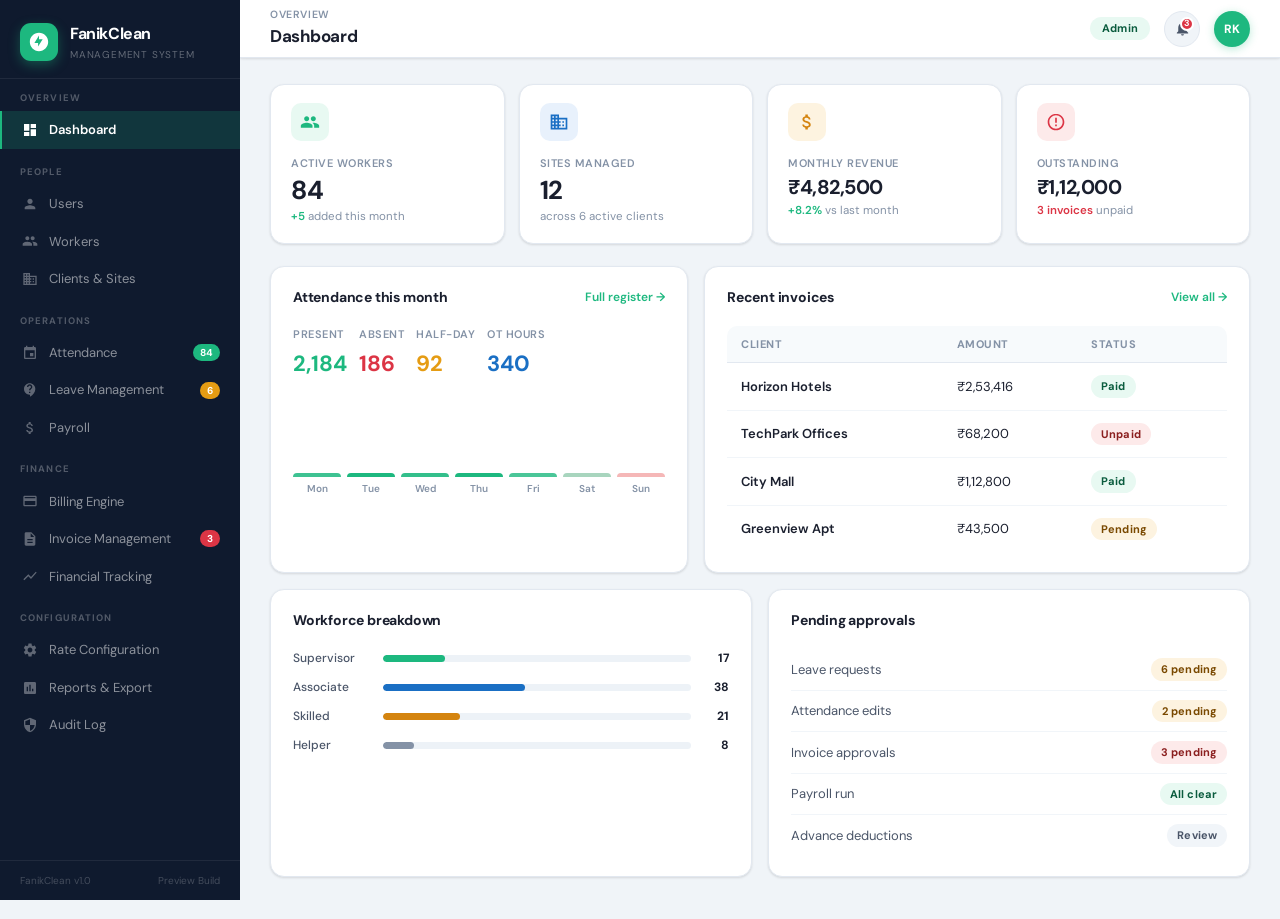
==== pages/index.html @ 3467ee3d "Frontend-FanikClean project" ====
<!DOCTYPE html>
<html lang="en">
<head>
<meta charset="UTF-8">
<meta name="viewport" content="width=device-width, initial-scale=1.0">
<title>FanikClean — Management System</title>
<link href="https://fonts.googleapis.com/css2?family=DM+Sans:ital,opsz,wght@0,9..40,300;0,9..40,400;0,9..40,500;0,9..40,600;1,9..40,400&family=DM+Mono:wght@400;500&display=swap" rel="stylesheet">
<link rel="stylesheet" href="../css/style.css">
</head>
<body>

<!-- ============================================================ SIDEBAR -->
<aside class="sidebar">
  <div class="logo-area">
    <div class="logo-wrap">
      <div class="logo-icon">
        <svg viewBox="0 0 24 24"><path d="M12 2C6.48 2 2 6.48 2 12s4.48 10 10 10 10-4.48 10-10S17.52 2 12 2zm-1 15v-4H7l5-8v4h4l-5 8z"/></svg>
      </div>
      <div>
        <div class="logo-name">FanikClean</div>
        <div class="logo-sub">Management System</div>
      </div>
    </div>
  </div>

  <div class="nav-section">
    <div class="nav-sec-label">Overview</div>
    <div class="nav-item active" data-panel="dashboard">
      <svg class="nav-icon" viewBox="0 0 24 24" fill="currentColor"><path d="M3 13h8V3H3v10zm0 8h8v-6H3v6zm10 0h8V11h-8v10zm0-18v6h8V3h-8z"/></svg>
      Dashboard
    </div>
  </div>

  <div class="nav-section">
    <div class="nav-sec-label">People</div>
    <div class="nav-item" data-panel="users">
      <svg class="nav-icon" viewBox="0 0 24 24" fill="currentColor"><path d="M12 12c2.21 0 4-1.79 4-4s-1.79-4-4-4-4 1.79-4 4 1.79 4 4 4zm0 2c-2.67 0-8 1.34-8 4v2h16v-2c0-2.66-5.33-4-8-4z"/></svg>
      Users
    </div>
    <div class="nav-item" data-panel="workers">
      <svg class="nav-icon" viewBox="0 0 24 24" fill="currentColor"><path d="M16 11c1.66 0 2.99-1.34 2.99-3S17.66 5 16 5c-1.66 0-3 1.34-3 3s1.34 3 3 3zm-8 0c1.66 0 2.99-1.34 2.99-3S9.66 5 8 5C6.34 5 5 6.34 5 8s1.34 3 3 3zm0 2c-2.33 0-7 1.17-7 3.5V19h14v-2.5c0-2.33-4.67-3.5-7-3.5zm8 0c-.29 0-.62.02-.97.05 1.16.84 1.97 1.97 1.97 3.45V19h6v-2.5c0-2.33-4.67-3.5-7-3.5z"/></svg>
      Workers
    </div>
    <div class="nav-item" data-panel="clients">
      <svg class="nav-icon" viewBox="0 0 24 24" fill="currentColor"><path d="M12 7V3H2v18h20V7H12zM6 19H4v-2h2v2zm0-4H4v-2h2v2zm0-4H4V9h2v2zm0-4H4V5h2v2zm4 12H8v-2h2v2zm0-4H8v-2h2v2zm0-4H8V9h2v2zm0-4H8V5h2v2zm10 12h-8v-2h2v-2h-2v-2h2v-2h-2V9h8v10zm-2-8h-2v2h2v-2zm0 4h-2v2h2v-2z"/></svg>
      Clients &amp; Sites
    </div>
  </div>

  <div class="nav-section">
    <div class="nav-sec-label">Operations</div>
    <div class="nav-item" data-panel="attendance">
      <svg class="nav-icon" viewBox="0 0 24 24" fill="currentColor"><path d="M17 12h-5v5h5v-5zM16 1v2H8V1H6v2H5c-1.11 0-1.99.9-1.99 2L3 19c0 1.1.89 2 2 2h14c1.1 0 2-.9 2-2V5c0-1.1-.9-2-2-2h-1V1h-2zm3 18H5V8h14v11z"/></svg>
      Attendance
      <span class="nav-badge">84</span>
    </div>
    <div class="nav-item" data-panel="leave">
      <svg class="nav-icon" viewBox="0 0 24 24" fill="currentColor"><path d="M11.5 2C6.81 2 3 5.81 3 10.5S6.81 19 11.5 19h.5v3c4.86-2.34 8-7 8-11.5C20 5.81 16.19 2 11.5 2zm1 14.5h-2v-2h2v2zm0-4h-2c0-3.25 3-3 3-5 0-1.1-.9-2-2-2s-2 .9-2 2h-2c0-2.21 1.79-4 4-4s4 1.79 4 4c0 2.5-3 2.75-3 5z"/></svg>
      Leave Management
      <span class="nav-badge warn">6</span>
    </div>
    <div class="nav-item" data-panel="payroll">
      <svg class="nav-icon" viewBox="0 0 24 24" fill="currentColor"><path d="M11.8 10.9c-2.27-.59-3-1.2-3-2.15 0-1.09 1.01-1.85 2.7-1.85 1.78 0 2.44.85 2.5 2.1h2.21c-.07-1.72-1.12-3.3-3.21-3.81V3h-3v2.16c-1.94.42-3.5 1.68-3.5 3.61 0 2.31 1.91 3.46 4.7 4.13 2.5.6 3 1.48 3 2.41 0 .69-.49 1.79-2.7 1.79-2.06 0-2.87-.92-2.98-2.1h-2.2c.12 2.19 1.76 3.42 3.68 3.83V21h3v-2.15c1.95-.37 3.5-1.5 3.5-3.55 0-2.84-2.43-3.81-4.7-4.4z"/></svg>
      Payroll
    </div>
  </div>

  <div class="nav-section">
    <div class="nav-sec-label">Finance</div>
    <div class="nav-item" data-panel="billing">
      <svg class="nav-icon" viewBox="0 0 24 24" fill="currentColor"><path d="M20 4H4c-1.11 0-1.99.89-1.99 2L2 18c0 1.11.89 2 2 2h16c1.11 0 2-.89 2-2V6c0-1.11-.89-2-2-2zm0 14H4v-6h16v6zm0-10H4V6h16v2z"/></svg>
      Billing Engine
    </div>
    <div class="nav-item" data-panel="invoices">
      <svg class="nav-icon" viewBox="0 0 24 24" fill="currentColor"><path d="M14 2H6c-1.1 0-1.99.9-1.99 2L4 20c0 1.1.89 2 1.99 2H18c1.1 0 2-.9 2-2V8l-6-6zm2 16H8v-2h8v2zm0-4H8v-2h8v2zm-3-5V3.5L18.5 9H13z"/></svg>
      Invoice Management
      <span class="nav-badge danger">3</span>
    </div>
    <div class="nav-item" data-panel="financial">
      <svg class="nav-icon" viewBox="0 0 24 24" fill="currentColor"><path d="M3.5 18.49l6-6.01 4 4L22 6.92l-1.41-1.41-7.09 7.97-4-4L2 16.99z"/></svg>
      Financial Tracking
    </div>
  </div>

  <div class="nav-section">
    <div class="nav-sec-label">Configuration</div>
    <div class="nav-item" data-panel="rates">
      <svg class="nav-icon" viewBox="0 0 24 24" fill="currentColor"><path d="M19.14 12.94c.04-.3.06-.61.06-.94 0-.32-.02-.64-.07-.94l2.03-1.58c.18-.14.23-.41.12-.61l-1.92-3.32c-.12-.22-.37-.29-.59-.22l-2.39.96c-.5-.38-1.03-.7-1.62-.94l-.36-2.54c-.04-.24-.24-.41-.48-.41h-3.84c-.24 0-.43.17-.47.41l-.36 2.54c-.59.24-1.13.56-1.62.94l-2.39-.96c-.22-.08-.47 0-.59.22L2.74 8.87c-.12.22-.07.47.12.61l2.03 1.58c-.05.3-.07.63-.07.94s.02.64.07.94l-2.03 1.58c-.18.14-.23.41-.12.61l1.92 3.32c.12.22.37.29.59.22l2.39-.96c.5.38 1.03.7 1.62.94l.36 2.54c.05.24.24.41.48.41h3.84c.24 0 .44-.17.47-.41l.36-2.54c.59-.24 1.13-.56 1.62-.94l2.39.96c.22.08.47 0 .59-.22l1.92-3.32c.12-.22.07-.47-.12-.61l-2.01-1.58zM12 15.6c-1.98 0-3.6-1.62-3.6-3.6s1.62-3.6 3.6-3.6 3.6 1.62 3.6 3.6-1.62 3.6-3.6 3.6z"/></svg>
      Rate Configuration
    </div>
    <div class="nav-item" data-panel="reports">
      <svg class="nav-icon" viewBox="0 0 24 24" fill="currentColor"><path d="M19 3H5c-1.1 0-2 .9-2 2v14c0 1.1.9 2 2 2h14c1.1 0 2-.9 2-2V5c0-1.1-.9-2-2-2zM9 17H7v-7h2v7zm4 0h-2V7h2v10zm4 0h-2v-4h2v4z"/></svg>
      Reports &amp; Export
    </div>
    <div class="nav-item" data-panel="audit">
      <svg class="nav-icon" viewBox="0 0 24 24" fill="currentColor"><path d="M12 1L3 5v6c0 5.55 3.84 10.74 9 12 5.16-1.26 9-6.45 9-12V5l-9-4zm0 10.99h7c-.53 4.12-3.28 7.79-7 8.94V12H5V6.3l7-3.11v8.8z"/></svg>
      Audit Log
    </div>
  </div>

  <div class="sidebar-footer">
    <span>FanikClean v1.0</span>
    <span>Preview Build</span>
  </div>
</aside>

<!-- ============================================================ MAIN -->
<div class="main">

  <!-- TOPBAR -->
  <header class="topbar">
    <div class="topbar-left">
      <div class="page-bc"  id="page-bc">Overview</div>
      <div class="page-ttl" id="page-ttl">Dashboard</div>
    </div>
    <div class="topbar-right">
      <span class="role-chip">Admin</span>
      <div class="notif-btn" title="Notifications">
        <svg width="17" height="17" viewBox="0 0 24 24" fill="#4a5568"><path d="M12 22c1.1 0 2-.9 2-2h-4c0 1.1.9 2 2 2zm6-6v-5c0-3.07-1.63-5.64-4.5-6.32V4c0-.83-.67-1.5-1.5-1.5s-1.5.67-1.5 1.5v.68C7.64 5.36 6 7.92 6 11v5l-2 2v1h16v-1l-2-2z"/></svg>
      </div>
      <div class="avatar" title="Ravi Kumar — Admin">RK</div>
    </div>
  </header>

  <!-- CONTENT -->
  <div class="content">

    <!-- ================================================== DASHBOARD -->
    <div class="panel active" id="panel-dashboard">
      <div class="stats-grid">
        <div class="stat-card">
          <div class="stat-icon" style="background:#e8f9f2"><svg viewBox="0 0 24 24" fill="#1db87f"><path d="M16 11c1.66 0 3-1.34 3-3s-1.34-3-3-3-3 1.34-3 3 1.34 3 3 3zm-8 0c1.66 0 3-1.34 3-3S9.66 5 8 5 5 6.34 5 8s1.34 3 3 3zm0 2c-2.33 0-7 1.17-7 3.5V19h14v-2.5C15 14.17 10.33 13 8 13zm8 0c-.29 0-.62.02-.97.05 1.16.84 1.97 1.97 1.97 3.45V19h6v-2.5c0-2.33-4.67-3.5-7-3.5z"/></svg></div>
          <div class="stat-label">Active Workers</div>
          <div class="stat-val">84</div>
          <div class="stat-sub"><span class="stat-up">+5</span> added this month</div>
        </div>
        <div class="stat-card">
          <div class="stat-icon" style="background:#e8f1fc"><svg viewBox="0 0 24 24" fill="#1a6fc4"><path d="M12 7V3H2v18h20V7H12zM6 19H4v-2h2v2zm0-4H4v-2h2v2zm0-4H4V9h2v2zm0-4H4V5h2v2zm4 12H8v-2h2v2zm0-4H8v-2h2v2zm0-4H8V9h2v2zm0-4H8V5h2v2zm10 12h-8v-2h2v-2h-2v-2h2v-2h-2V9h8v10zm-2-8h-2v2h2v-2zm0 4h-2v2h2v-2z"/></svg></div>
          <div class="stat-label">Sites Managed</div>
          <div class="stat-val">12</div>
          <div class="stat-sub">across 6 active clients</div>
        </div>
        <div class="stat-card">
          <div class="stat-icon" style="background:#fdf3e0"><svg viewBox="0 0 24 24" fill="#d4840f"><path d="M11.8 10.9c-2.27-.59-3-1.2-3-2.15 0-1.09 1.01-1.85 2.7-1.85 1.78 0 2.44.85 2.5 2.1h2.21c-.07-1.72-1.12-3.3-3.21-3.81V3h-3v2.16c-1.94.42-3.5 1.68-3.5 3.61 0 2.31 1.91 3.46 4.7 4.13 2.5.6 3 1.48 3 2.41 0 .69-.49 1.79-2.7 1.79-2.06 0-2.87-.92-2.98-2.1h-2.2c.12 2.19 1.76 3.42 3.68 3.83V21h3v-2.15c1.95-.37 3.5-1.5 3.5-3.55 0-2.84-2.43-3.81-4.7-4.4z"/></svg></div>
          <div class="stat-label">Monthly Revenue</div>
          <div class="stat-val" style="font-size:20px">₹4,82,500</div>
          <div class="stat-sub"><span class="stat-up">+8.2%</span> vs last month</div>
        </div>
        <div class="stat-card">
          <div class="stat-icon" style="background:#fdeaea"><svg viewBox="0 0 24 24" fill="#dc3545"><path d="M11 15h2v2h-2zm0-8h2v6h-2zm1-5C6.47 2 2 6.48 2 12s4.47 10 9.99 10C17.52 22 22 17.52 22 12S17.52 2 11.99 2zM12 20c-4.42 0-8-3.58-8-8s3.58-8 8-8 8 3.58 8 8-3.58 8-8 8z"/></svg></div>
          <div class="stat-label">Outstanding</div>
          <div class="stat-val" style="font-size:20px">₹1,12,000</div>
          <div class="stat-sub"><span class="stat-down">3 invoices</span> unpaid</div>
        </div>
      </div>

      <div class="two-col mb16">
        <div class="card">
          <div class="card-head">
            <div class="card-title">Attendance this month</div>
            <div class="card-action" onclick="switchPanel('attendance')">Full register →</div>
          </div>
          <div class="flex gap12 mb16">
            <div><div class="stat-label">Present</div><div style="font-size:22px;font-weight:700;color:var(--teal)">2,184</div></div>
            <div><div class="stat-label">Absent</div><div style="font-size:22px;font-weight:700;color:var(--red)">186</div></div>
            <div><div class="stat-label">Half-day</div><div style="font-size:22px;font-weight:700;color:#e59c13">92</div></div>
            <div><div class="stat-label">OT Hours</div><div style="font-size:22px;font-weight:700;color:var(--blue)">340</div></div>
          </div>
          <div class="bar-chart">
            <div class="bar-col"><div class="bar" style="height:72%;background:var(--teal);opacity:.85"></div><div class="bar-lbl">Mon</div></div>
            <div class="bar-col"><div class="bar" style="height:95%;background:var(--teal)"></div><div class="bar-lbl">Tue</div></div>
            <div class="bar-col"><div class="bar" style="height:80%;background:var(--teal);opacity:.9"></div><div class="bar-lbl">Wed</div></div>
            <div class="bar-col"><div class="bar" style="height:88%;background:var(--teal)"></div><div class="bar-lbl">Thu</div></div>
            <div class="bar-col"><div class="bar" style="height:65%;background:var(--teal);opacity:.8"></div><div class="bar-lbl">Fri</div></div>
            <div class="bar-col"><div class="bar" style="height:38%;background:#a8d5be"></div><div class="bar-lbl">Sat</div></div>
            <div class="bar-col"><div class="bar" style="height:5%;background:#f5b7b7"></div><div class="bar-lbl">Sun</div></div>
          </div>
        </div>
        <div class="card">
          <div class="card-head">
            <div class="card-title">Recent invoices</div>
            <div class="card-action" onclick="switchPanel('invoices')">View all →</div>
          </div>
          <div class="table-wrap">
            <table>
              <thead><tr><th>Client</th><th>Amount</th><th>Status</th></tr></thead>
              <tbody>
                <tr><td class="bold">Horizon Hotels</td><td>₹2,53,416</td><td><span class="badge b-green">Paid</span></td></tr>
                <tr><td class="bold">TechPark Offices</td><td>₹68,200</td><td><span class="badge b-red">Unpaid</span></td></tr>
                <tr><td class="bold">City Mall</td><td>₹1,12,800</td><td><span class="badge b-green">Paid</span></td></tr>
                <tr><td class="bold">Greenview Apt</td><td>₹43,500</td><td><span class="badge b-amber">Pending</span></td></tr>
              </tbody>
            </table>
          </div>
        </div>
      </div>

      <div class="two-col">
        <div class="card">
          <div class="card-head"><div class="card-title">Workforce breakdown</div></div>
          <div class="prog-row"><div class="prog-lbl">Supervisor</div><div class="prog-track"><div class="prog-fill" style="width:20%;background:var(--teal)"></div></div><div class="prog-val">17</div></div>
          <div class="prog-row"><div class="prog-lbl">Associate</div><div class="prog-track"><div class="prog-fill" style="width:46%;background:var(--blue)"></div></div><div class="prog-val">38</div></div>
          <div class="prog-row"><div class="prog-lbl">Skilled</div><div class="prog-track"><div class="prog-fill" style="width:25%;background:var(--amber)"></div></div><div class="prog-val">21</div></div>
          <div class="prog-row"><div class="prog-lbl">Helper</div><div class="prog-track"><div class="prog-fill" style="width:10%;background:#8492a6"></div></div><div class="prog-val">8</div></div>
        </div>
        <div class="card">
          <div class="card-head"><div class="card-title">Pending approvals</div></div>
          <div class="mini-row"><span class="mini-label">Leave requests</span><span class="badge b-amber">6 pending</span></div>
          <div class="mini-row"><span class="mini-label">Attendance edits</span><span class="badge b-amber">2 pending</span></div>
          <div class="mini-row"><span class="mini-label">Invoice approvals</span><span class="badge b-red">3 pending</span></div>
          <div class="mini-row"><span class="mini-label">Payroll run</span><span class="badge b-green">All clear</span></div>
          <div class="mini-row"><span class="mini-label">Advance deductions</span><span class="badge b-gray">Review</span></div>
        </div>
      </div>
    </div><!-- /dashboard -->


    <!-- ================================================== USERS -->
    <div class="panel" id="panel-users">
      <div class="sec-head">
        <div class="sec-meta">4 system users · Role-based access (Admin, Manager)</div>
        <button class="btn btn-primary btn-sm" onclick="openModal('modal-add-user')">+ Add User</button>
      </div>
      <div class="card">
        <div class="table-wrap">
          <table>
            <thead><tr><th>Name</th><th>Email</th><th>Role</th><th>Assigned Site</th><th>Last Login</th><th>Status</th><th>Actions</th></tr></thead>
            <tbody id="users-tbody">
              <tr>
                <td class="bold">Ravi Kumar</td>
                <td><a href="/cdn-cgi/l/email-protection" class="__cf_email__" data-cfemail="b1c3d0c7d8f1d7d0dfd8dad2ddd4d0df9fd2dedc">[email&#160;protected]</a></td>
                <td><span class="badge b-blue">Admin</span></td>
                <td>All Sites</td>
                <td class="c-secondary fs12">Today, 9:22 AM</td>
                <td><span class="badge b-green">Active</span></td>
                <td><div class="btn-group"><button class="btn btn-sm" onclick="openModal('modal-edit-user')">Edit</button><button class="btn btn-sm btn-danger" onclick="toast('User deactivated','warn')">Deactivate</button></div></td>
              </tr>
              <tr>
                <td class="bold">Sunita Rao</td>
                <td><a href="/cdn-cgi/l/email-protection" class="__cf_email__" data-cfemail="a6d5d3c8cfd2c7e6c0c7c8cfcdc5cac3c7c888c5c9cb">[email&#160;protected]</a></td>
                <td><span class="badge b-purple">Manager</span></td>
                <td>TechPark Offices</td>
                <td class="c-secondary fs12">Today, 8:45 AM</td>
                <td><span class="badge b-green">Active</span></td>
                <td><div class="btn-group"><button class="btn btn-sm" onclick="openModal('modal-edit-user')">Edit</button><button class="btn btn-sm btn-danger" onclick="toast('User deactivated','warn')">Deactivate</button></div></td>
              </tr>
              <tr>
                <td class="bold">Praveen M</td>
                <td><a href="/cdn-cgi/l/email-protection" class="__cf_email__" data-cfemail="2e5e5c4f584b4b406e484f4047454d424b4f40004d4143">[email&#160;protected]</a></td>
                <td><span class="badge b-purple">Manager</span></td>
                <td>Horizon Hotels</td>
                <td class="c-secondary fs12">Yesterday</td>
                <td><span class="badge b-green">Active</span></td>
                <td><div class="btn-group"><button class="btn btn-sm" onclick="openModal('modal-edit-user')">Edit</button><button class="btn btn-sm btn-danger" onclick="toast('User deactivated','warn')">Deactivate</button></div></td>
              </tr>
              <tr>
                <td class="bold">Deepa S</td>
                <td><a href="/cdn-cgi/l/email-protection" class="__cf_email__" data-cfemail="d2b6b7b7a2b392b4b3bcbbb9b1beb7b3bcfcb1bdbf">[email&#160;protected]</a></td>
                <td><span class="badge b-purple">Manager</span></td>
                <td>City Mall</td>
                <td class="c-secondary fs12">Mar 20</td>
                <td><span class="badge b-red">Inactive</span></td>
                <td><div class="btn-group"><button class="btn btn-sm" onclick="openModal('modal-edit-user')">Edit</button><button class="btn btn-sm btn-approve" onclick="toast('User activated','success')">Activate</button></div></td>
              </tr>
            </tbody>
          </table>
        </div>
      </div>

      <!-- Add User Modal -->
      <div class="modal-overlay" id="modal-add-user">
        <div class="modal">
          <div class="modal-head">
            <div class="modal-title">Add New User</div>
            <button class="modal-close" onclick="closeModal('modal-add-user')">×</button>
          </div>
          <div class="form-grid">
            <div class="form-group"><label class="form-label">Full Name</label><input class="form-input" type="text" placeholder="e.g. Arjun Verma"></div>
            <div class="form-group"><label class="form-label">Email Address</label><input class="form-input" type="email" placeholder="user@fanikclean.com"></div>
            <div class="form-group"><label class="form-label">Role</label><select class="form-input"><option>Admin</option><option>Manager</option></select></div>
            <div class="form-group"><label class="form-label">Assign to Site</label><select class="form-input"><option>All Sites</option><option>TechPark Offices</option><option>Horizon Hotels</option><option>City Mall</option><option>Greenview Apt</option></select></div>
            <div class="form-group"><label class="form-label">Password</label><input class="form-input" type="password" placeholder="Temporary password"></div>
            <div class="form-group"><label class="form-label">Phone</label><input class="form-input" type="tel" placeholder="10-digit mobile"></div>
          </div>
          <div class="modal-footer">
            <button class="btn btn-sm" onclick="closeModal('modal-add-user')">Cancel</button>
            <button class="btn btn-primary btn-sm" onclick="closeModal('modal-add-user');toast('User created successfully','success')">Create User</button>
          </div>
        </div>
      </div>

      <!-- Edit User Modal -->
      <div class="modal-overlay" id="modal-edit-user">
        <div class="modal">
          <div class="modal-head">
            <div class="modal-title">Edit User — Sunita Rao</div>
            <button class="modal-close" onclick="closeModal('modal-edit-user')">×</button>
          </div>
          <div class="form-grid">
            <div class="form-group"><label class="form-label">Full Name</label><input class="form-input" type="text" value="Sunita Rao"></div>
            <div class="form-group"><label class="form-label">Email Address</label><input class="form-input" type="email" value="sunita@fanikclean.com"></div>
            <div class="form-group"><label class="form-label">Role</label><select class="form-input"><option>Admin</option><option selected>Manager</option></select></div>
            <div class="form-group"><label class="form-label">Assign to Site</label><select class="form-input"><option>All Sites</option><option selected>TechPark Offices</option><option>Horizon Hotels</option><option>City Mall</option></select></div>
          </div>
          <div class="modal-footer">
            <button class="btn btn-sm" onclick="closeModal('modal-edit-user')">Cancel</button>
            <button class="btn btn-primary btn-sm" onclick="closeModal('modal-edit-user');toast('User updated successfully','success')">Save Changes</button>
          </div>
        </div>
      </div>
    </div><!-- /users -->


    <!-- ================================================== WORKERS -->
    <div class="panel" id="panel-workers">
      <div class="sec-head">
        <div class="flex gap8">
          <select class="form-input" style="width:160px"><option>All Categories</option><option>Supervisor</option><option>Associate</option><option>Skilled</option><option>Helper</option></select>
          <select class="form-input" style="width:180px"><option>All Sites</option><option>TechPark Offices</option><option>Horizon Hotels</option><option>City Mall</option><option>Greenview Apt</option></select>
        </div>
        <button class="btn btn-primary btn-sm" onclick="openModal('modal-add-worker')">+ Add Worker</button>
      </div>
      <div class="card">
        <div class="table-wrap">
          <table>
            <thead><tr><th>Worker ID</th><th>Name</th><th>Category</th><th>Site</th><th>Contact</th><th>Joined</th><th>Status</th><th>Actions</th></tr></thead>
            <tbody>
              <tr><td class="mono">W-001</td><td class="bold">Arjun Swamy</td><td><span class="badge b-amber">Supervisor</span></td><td>TechPark Offices</td><td>98765 43210</td><td>Jan 2024</td><td><span class="badge b-green">Active</span></td><td><div class="btn-group"><button class="btn btn-sm" onclick="openModal('modal-add-worker')">Edit</button><button class="btn btn-sm btn-danger" onclick="toast('Worker deactivated','warn')">Remove</button></div></td></tr>
              <tr><td class="mono">W-002</td><td class="bold">Kavitha Nair</td><td><span class="badge b-gray">Associate</span></td><td>City Mall</td><td>87654 32109</td><td>Mar 2024</td><td><span class="badge b-green">Active</span></td><td><div class="btn-group"><button class="btn btn-sm" onclick="openModal('modal-add-worker')">Edit</button><button class="btn btn-sm btn-danger" onclick="toast('Worker deactivated','warn')">Remove</button></div></td></tr>
              <tr><td class="mono">W-003</td><td class="bold">Mohan Das</td><td><span class="badge b-green">Skilled</span></td><td>Horizon Hotels</td><td>76543 21098</td><td>Feb 2024</td><td><span class="badge b-green">Active</span></td><td><div class="btn-group"><button class="btn btn-sm" onclick="openModal('modal-add-worker')">Edit</button><button class="btn btn-sm btn-danger" onclick="toast('Worker deactivated','warn')">Remove</button></div></td></tr>
              <tr><td class="mono">W-004</td><td class="bold">Lakshmi P</td><td><span class="badge b-gray">Associate</span></td><td>Greenview Apt</td><td>65432 10987</td><td>Apr 2024</td><td><span class="badge b-green">Active</span></td><td><div class="btn-group"><button class="btn btn-sm" onclick="openModal('modal-add-worker')">Edit</button><button class="btn btn-sm btn-danger" onclick="toast('Worker deactivated','warn')">Remove</button></div></td></tr>
              <tr><td class="mono">W-005</td><td class="bold">Ramesh B</td><td><span class="badge b-gray">Helper</span></td><td>TechPark Offices</td><td>54321 09876</td><td>Jun 2024</td><td><span class="badge b-green">Active</span></td><td><div class="btn-group"><button class="btn btn-sm" onclick="openModal('modal-add-worker')">Edit</button><button class="btn btn-sm btn-danger" onclick="toast('Worker deactivated','warn')">Remove</button></div></td></tr>
              <tr><td class="mono">W-006</td><td class="bold">Sundar K</td><td><span class="badge b-amber">Supervisor</span></td><td>City Mall</td><td>43210 98765</td><td>Aug 2024</td><td><span class="badge b-green">Active</span></td><td><div class="btn-group"><button class="btn btn-sm" onclick="openModal('modal-add-worker')">Edit</button><button class="btn btn-sm btn-danger" onclick="toast('Worker deactivated','warn')">Remove</button></div></td></tr>
              <tr><td class="mono">W-007</td><td class="bold">Priya M</td><td><span class="badge b-green">Skilled</span></td><td>Horizon Hotels</td><td>32109 87654</td><td>Oct 2024</td><td><span class="badge b-green">Active</span></td><td><div class="btn-group"><button class="btn btn-sm" onclick="openModal('modal-add-worker')">Edit</button><button class="btn btn-sm btn-danger" onclick="toast('Worker deactivated','warn')">Remove</button></div></td></tr>
            </tbody>
          </table>
        </div>
      </div>

      <div class="modal-overlay" id="modal-add-worker">
        <div class="modal modal-lg">
          <div class="modal-head">
            <div class="modal-title">Add / Edit Worker</div>
            <button class="modal-close" onclick="closeModal('modal-add-worker')">×</button>
          </div>
          <div class="form-section-title">Personal Details</div>
          <div class="form-grid mb16">
            <div class="form-group"><label class="form-label">Full Name</label><input class="form-input" type="text" placeholder="Worker full name"></div>
            <div class="form-group"><label class="form-label">Mobile Number</label><input class="form-input" type="tel" placeholder="10-digit number"></div>
            <div class="form-group"><label class="form-label">Aadhaar / ID Number</label><input class="form-input" type="text" placeholder="12-digit Aadhaar"></div>
            <div class="form-group"><label class="form-label">Date of Joining</label><input class="form-input" type="date"></div>
          </div>
          <div class="form-section-title">Assignment</div>
          <div class="form-grid">
            <div class="form-group"><label class="form-label">Worker Category</label><select class="form-input"><option>Supervisor</option><option>Associate</option><option>Skilled</option><option>Helper</option></select></div>
            <div class="form-group"><label class="form-label">Assign to Site</label><select class="form-input"><option>TechPark Offices</option><option>Horizon Hotels</option><option>City Mall</option><option>Greenview Apt</option></select></div>
            <div class="form-group"><label class="form-label">Daily Rate Override (₹)</label><input class="form-input" type="number" placeholder="Leave blank for default rate"></div>
            <div class="form-group"><label class="form-label">Status</label><select class="form-input"><option>Active</option><option>Inactive</option></select></div>
          </div>
          <div class="modal-footer">
            <button class="btn btn-sm" onclick="closeModal('modal-add-worker')">Cancel</button>
            <button class="btn btn-primary btn-sm" onclick="closeModal('modal-add-worker');toast('Worker saved successfully','success')">Save Worker</button>
          </div>
        </div>
      </div>
    </div><!-- /workers -->


    <!-- ================================================== CLIENTS -->
    <div class="panel" id="panel-clients">
      <div class="sec-head">
        <div class="sec-meta">6 active clients · 12 operational sites</div>
        <button class="btn btn-primary btn-sm" onclick="openModal('modal-add-client')">+ Add Client</button>
      </div>
      <div class="three-col mb16">
        <div class="card">
          <div class="flex-between mb12"><div class="fw7" style="font-size:15px">Horizon Hotels</div><span class="badge b-green">Active</span></div>
          <div class="fs12 c-secondary mb16">Contract: Jan – Dec 2026 &nbsp;·&nbsp; GSTIN: 29HHO123</div>
          <div class="mini-row"><span class="mini-label">Sites</span><span class="mini-val">3</span></div>
          <div class="mini-row"><span class="mini-label">Workers</span><span class="mini-val">24</span></div>
          <div class="mini-row"><span class="mini-label">Mar Billing</span><span class="mini-val c-teal">₹2,53,416</span></div>
          <div class="mini-row"><span class="mini-label">Outstanding</span><span class="mini-val">₹0</span></div>
          <div class="btn-group" style="margin-top:14px"><button class="btn btn-sm">View Sites</button><button class="btn btn-primary btn-sm" onclick="switchPanel('billing')">Billing →</button></div>
        </div>
        <div class="card">
          <div class="flex-between mb12"><div class="fw7" style="font-size:15px">TechPark Offices</div><span class="badge b-green">Active</span></div>
          <div class="fs12 c-secondary mb16">Contract: Mar 2026 – Feb 2027 &nbsp;·&nbsp; GSTIN: 29TPO456</div>
          <div class="mini-row"><span class="mini-label">Sites</span><span class="mini-val">2</span></div>
          <div class="mini-row"><span class="mini-label">Workers</span><span class="mini-val">18</span></div>
          <div class="mini-row"><span class="mini-label">Mar Billing</span><span class="mini-val c-teal">₹68,200</span></div>
          <div class="mini-row"><span class="mini-label">Outstanding</span><span class="mini-val c-red">₹68,200</span></div>
          <div class="btn-group" style="margin-top:14px"><button class="btn btn-sm">View Sites</button><button class="btn btn-primary btn-sm" onclick="switchPanel('billing')">Billing →</button></div>
        </div>
        <div class="card">
          <div class="flex-between mb12"><div class="fw7" style="font-size:15px">City Mall</div><span class="badge b-green">Active</span></div>
          <div class="fs12 c-secondary mb16">Contract: Apr 2026 – Mar 2027 &nbsp;·&nbsp; GSTIN: 29CMO789</div>
          <div class="mini-row"><span class="mini-label">Sites</span><span class="mini-val">1</span></div>
          <div class="mini-row"><span class="mini-label">Workers</span><span class="mini-val">22</span></div>
          <div class="mini-row"><span class="mini-label">Mar Billing</span><span class="mini-val c-teal">₹1,12,800</span></div>
          <div class="mini-row"><span class="mini-label">Outstanding</span><span class="mini-val">₹0</span></div>
          <div class="btn-group" style="margin-top:14px"><button class="btn btn-sm">View Sites</button><button class="btn btn-primary btn-sm" onclick="switchPanel('billing')">Billing →</button></div>
        </div>
      </div>
      <div class="three-col">
        <div class="card">
          <div class="flex-between mb12"><div class="fw7" style="font-size:15px">Greenview Apt</div><span class="badge b-green">Active</span></div>
          <div class="fs12 c-secondary mb16">Contract: Jun 2025 – May 2026</div>
          <div class="mini-row"><span class="mini-label">Sites</span><span class="mini-val">1</span></div>
          <div class="mini-row"><span class="mini-label">Workers</span><span class="mini-val">12</span></div>
          <div class="mini-row"><span class="mini-label">Mar Billing</span><span class="mini-val c-teal">₹43,500</span></div>
          <div class="mini-row"><span class="mini-label">Outstanding</span><span class="mini-val c-amber">₹43,500</span></div>
          <div class="btn-group" style="margin-top:14px"><button class="btn btn-sm">View Sites</button><button class="btn btn-primary btn-sm" onclick="switchPanel('billing')">Billing →</button></div>
        </div>
        <div class="card">
          <div class="flex-between mb12"><div class="fw7" style="font-size:15px">Sunrise Hospital</div><span class="badge b-amber">Renewal Due</span></div>
          <div class="fs12 c-secondary mb16">Contract: Jan – Apr 2026</div>
          <div class="mini-row"><span class="mini-label">Sites</span><span class="mini-val">2</span></div>
          <div class="mini-row"><span class="mini-label">Workers</span><span class="mini-val">5</span></div>
          <div class="mini-row"><span class="mini-label">Mar Billing</span><span class="mini-val c-teal">₹22,000</span></div>
          <div class="mini-row"><span class="mini-label">Outstanding</span><span class="mini-val">₹0</span></div>
          <div class="btn-group" style="margin-top:14px"><button class="btn btn-sm">Renew</button><button class="btn btn-sm">View</button></div>
        </div>
        <div class="card" style="border: 2px dashed var(--border2); background:#fafbfc; display:flex; flex-direction:column; align-items:center; justify-content:center; min-height:200px; cursor:pointer" onclick="openModal('modal-add-client')">
          <div style="font-size:36px;margin-bottom:8px;color:var(--border2)">+</div>
          <div class="fw6" style="color:var(--text3)">Add New Client</div>
        </div>
      </div>

      <div class="modal-overlay" id="modal-add-client">
        <div class="modal modal-lg">
          <div class="modal-head">
            <div class="modal-title">Add New Client</div>
            <button class="modal-close" onclick="closeModal('modal-add-client')">×</button>
          </div>
          <div class="form-section-title">Client Details</div>
          <div class="form-grid mb16">
            <div class="form-group"><label class="form-label">Company Name</label><input class="form-input" type="text" placeholder="e.g. Sunrise Hospital"></div>
            <div class="form-group"><label class="form-label">Contact Person</label><input class="form-input" type="text" placeholder="Full name"></div>
            <div class="form-group"><label class="form-label">Mobile</label><input class="form-input" type="tel" placeholder="10-digit"></div>
            <div class="form-group"><label class="form-label">Email</label><input class="form-input" type="email" placeholder="contact@company.com"></div>
            <div class="form-group"><label class="form-label">GSTIN</label><input class="form-input" type="text" placeholder="29XXXXX1234F1Z5"></div>
            <div class="form-group"><label class="form-label">Address</label><input class="form-input" type="text" placeholder="Full address"></div>
          </div>
          <div class="form-section-title">Contract</div>
          <div class="form-grid">
            <div class="form-group"><label class="form-label">Contract Start</label><input class="form-input" type="date"></div>
            <div class="form-group"><label class="form-label">Contract End</label><input class="form-input" type="date"></div>
            <div class="form-group"><label class="form-label">Number of Sites</label><input class="form-input" type="number" placeholder="1" min="1"></div>
            <div class="form-group"><label class="form-label">Billing Cycle</label><select class="form-input"><option>Monthly</option><option>Fortnightly</option></select></div>
          </div>
          <div class="modal-footer">
            <button class="btn btn-sm" onclick="closeModal('modal-add-client')">Cancel</button>
            <button class="btn btn-primary btn-sm" onclick="closeModal('modal-add-client');toast('Client added successfully','success')">Save Client</button>
          </div>
        </div>
      </div>
    </div><!-- /clients -->


    <!-- ================================================== ATTENDANCE -->
    <div class="panel" id="panel-attendance">
      <div class="sec-head">
        <div class="flex gap8 flex-wrap">
          <select class="form-input" style="width:190px" onchange="buildAtt()">
            <option>TechPark Offices</option><option>Horizon Hotels</option><option>City Mall</option><option>Greenview Apt</option>
          </select>
          <input type="date" class="form-input" value="2026-04-04" style="width:168px">
        </div>
        <button class="btn btn-primary btn-sm" onclick="toast('Attendance saved successfully','success')">Save Attendance</button>
      </div>
      <div class="card mb16">
        <div class="card-head">
          <div class="card-title">Daily attendance register</div>
          <div id="att-summary-badge" class="flex gap8">
            <span class="badge b-green" id="att-p-count">— Present</span>
            <span class="badge b-red"   id="att-a-count">— Absent</span>
            <span class="badge b-amber" id="att-h-count">— Half-day</span>
          </div>
        </div>
        <div class="att-header"><span>Worker</span><span>Present</span><span>Absent</span><span>Half-day</span><span>OT Hrs</span><span>Note</span></div>
        <div id="att-body"></div>
        <div style="margin-top:14px;padding-top:12px;border-top:1px solid var(--border);display:flex;gap:10px">
          <button class="btn btn-sm" onclick="bulkAtt('p');toast('All marked Present','success')">Mark All Present</button>
          <button class="btn btn-sm" onclick="bulkAtt('h');toast('All marked Half-day','warn')">Mark All Half-day</button>
          <button class="btn btn-sm btn-danger" onclick="bulkAtt('a');toast('All marked Absent','warn')">Mark All Absent</button>
        </div>
      </div>

      <div class="two-col">
        <div class="card">
          <div class="card-head"><div class="card-title">Monthly processing summary</div></div>
          <div class="mini-row"><span class="mini-label">Total man-days (Mar)</span><span class="mini-val">390</span></div>
          <div class="mini-row"><span class="mini-label">Present days</span><span class="mini-val c-teal">2,184</span></div>
          <div class="mini-row"><span class="mini-label">Absent days</span><span class="mini-val c-red">186</span></div>
          <div class="mini-row"><span class="mini-label">Half-days</span><span class="mini-val c-amber">92 (= 46 days)</span></div>
          <div class="mini-row"><span class="mini-label">OT hours total</span><span class="mini-val">340 hrs</span></div>
          <div class="mini-row"><span class="mini-label">Avg attendance %</span><span class="mini-val c-teal">91.2%</span></div>
        </div>
        <div class="card">
          <div class="card-head"><div class="card-title">Attendance locked status</div></div>
          <div class="mini-row"><span class="mini-label">TechPark Offices</span><span class="badge b-green">Locked</span></div>
          <div class="mini-row"><span class="mini-label">Horizon Hotels</span><span class="badge b-green">Locked</span></div>
          <div class="mini-row"><span class="mini-label">City Mall</span><span class="badge b-green">Locked</span></div>
          <div class="mini-row"><span class="mini-label">Greenview Apt</span><span class="badge b-amber">Open</span></div>
          <div style="margin-top:14px"><button class="btn btn-sm btn-primary" onclick="toast('Greenview Apt attendance locked','success')">Lock Greenview Apt</button></div>
        </div>
      </div>
    </div><!-- /attendance -->


    <!-- ================================================== LEAVE -->
    <div class="panel" id="panel-leave">
      <div class="sec-head">
        <div class="sec-meta">6 pending · 2 approved · 1 rejected this month</div>
        <button class="btn btn-primary btn-sm" onclick="openModal('modal-add-leave')">+ Request Leave</button>
      </div>
      <div class="card mb16">
        <div class="table-wrap">
          <table>
            <thead><tr><th>Worker</th><th>Site</th><th>From</th><th>To</th><th>Days</th><th>Reason</th><th>Status</th><th>Action</th></tr></thead>
            <tbody>
              <tr><td class="bold">Arjun Swamy</td><td>TechPark</td><td>Apr 7</td><td>Apr 8</td><td>2</td><td>Personal</td><td><span class="badge b-amber">Pending</span></td><td><div class="btn-group"><button class="btn btn-sm btn-approve" onclick="this.closest('tr').querySelector('.badge').className='badge b-green';this.closest('tr').querySelector('.badge').textContent='Approved';this.parentNode.innerHTML='<span class=\'fs12 c-secondary\'>Approved</span>';toast('Leave approved','success')">Approve</button><button class="btn btn-sm btn-danger" onclick="this.closest('tr').querySelector('.badge').className='badge b-red';this.closest('tr').querySelector('.badge').textContent='Rejected';this.parentNode.innerHTML='<span class=\'fs12 c-secondary\'>Rejected</span>';toast('Leave rejected','warn')">Reject</button></div></td></tr>
              <tr><td class="bold">Kavitha Nair</td><td>City Mall</td><td>Apr 10</td><td>Apr 10</td><td>1</td><td>Medical</td><td><span class="badge b-green">Approved</span></td><td><span class="fs12 c-secondary">—</span></td></tr>
              <tr><td class="bold">Mohan Das</td><td>Horizon</td><td>Apr 14</td><td>Apr 15</td><td>2</td><td>Family</td><td><span class="badge b-amber">Pending</span></td><td><div class="btn-group"><button class="btn btn-sm btn-approve" onclick="this.closest('tr').querySelector('.badge').className='badge b-green';this.closest('tr').querySelector('.badge').textContent='Approved';this.parentNode.innerHTML='—';toast('Leave approved','success')">Approve</button><button class="btn btn-sm btn-danger" onclick="this.parentNode.innerHTML='—';toast('Leave rejected','warn')">Reject</button></div></td></tr>
              <tr><td class="bold">Lakshmi P</td><td>Greenview</td><td>Apr 18</td><td>Apr 19</td><td>2</td><td>Personal</td><td><span class="badge b-amber">Pending</span></td><td><div class="btn-group"><button class="btn btn-sm btn-approve" onclick="this.closest('tr').querySelector('.badge').className='badge b-green';this.closest('tr').querySelector('.badge').textContent='Approved';this.parentNode.innerHTML='—';toast('Leave approved','success')">Approve</button><button class="btn btn-sm btn-danger" onclick="this.parentNode.innerHTML='—';toast('Leave rejected','warn')">Reject</button></div></td></tr>
              <tr><td class="bold">Sundar K</td><td>City Mall</td><td>Apr 21</td><td>Apr 21</td><td>1</td><td>Personal</td><td><span class="badge b-amber">Pending</span></td><td><div class="btn-group"><button class="btn btn-sm btn-approve" onclick="this.closest('tr').querySelector('.badge').className='badge b-green';this.closest('tr').querySelector('.badge').textContent='Approved';this.parentNode.innerHTML='—';toast('Leave approved','success')">Approve</button><button class="btn btn-sm btn-danger" onclick="this.parentNode.innerHTML='—';toast('Leave rejected','warn')">Reject</button></div></td></tr>
              <tr><td class="bold">Priya M</td><td>Horizon</td><td>Mar 25</td><td>Mar 26</td><td>2</td><td>Medical</td><td><span class="badge b-red">Rejected</span></td><td><span class="fs12 c-secondary">—</span></td></tr>
            </tbody>
          </table>
        </div>
      </div>

      <div class="card">
        <div class="card-title mb16">Leave policy — prevent attendance conflict</div>
        <div class="mini-row"><span class="mini-label">Auto-block attendance on approved leave</span><span class="badge b-green">Enabled</span></div>
        <div class="mini-row"><span class="mini-label">Manager must approve before billing lock</span><span class="badge b-green">Enabled</span></div>
        <div class="mini-row"><span class="mini-label">Max leave days / month per worker</span><span class="mini-val">3 days</span></div>
      </div>

      <div class="modal-overlay" id="modal-add-leave">
        <div class="modal">
          <div class="modal-head">
            <div class="modal-title">Create Leave Request</div>
            <button class="modal-close" onclick="closeModal('modal-add-leave')">×</button>
          </div>
          <div class="form-group mb12"><label class="form-label">Worker</label><select class="form-input"><option>Arjun Swamy (W-001)</option><option>Kavitha Nair (W-002)</option><option>Mohan Das (W-003)</option><option>Lakshmi P (W-004)</option></select></div>
          <div class="form-grid">
            <div class="form-group"><label class="form-label">From Date</label><input class="form-input" type="date"></div>
            <div class="form-group"><label class="form-label">To Date</label><input class="form-input" type="date"></div>
          </div>
          <div class="form-group mb12"><label class="form-label">Leave Type</label><select class="form-input"><option>Personal</option><option>Medical</option><option>Family Emergency</option><option>Weekly Off</option></select></div>
          <div class="form-group"><label class="form-label">Reason / Note</label><textarea class="form-input" placeholder="Brief description..."></textarea></div>
          <div class="modal-footer">
            <button class="btn btn-sm" onclick="closeModal('modal-add-leave')">Cancel</button>
            <button class="btn btn-primary btn-sm" onclick="closeModal('modal-add-leave');toast('Leave request submitted','success')">Submit Request</button>
          </div>
        </div>
      </div>
    </div><!-- /leave -->


    <!-- ================================================== PAYROLL -->
    <div class="panel" id="panel-payroll">
      <div class="sec-head">
        <div class="flex gap8">
          <select class="form-input" style="width:160px"><option>March 2026</option><option>April 2026</option><option>February 2026</option></select>
          <select class="form-input" style="width:185px"><option>All Sites</option><option>TechPark Offices</option><option>Horizon Hotels</option><option>City Mall</option></select>
        </div>
        <div class="btn-group">
          <button class="btn btn-sm" onclick="toast('Exporting Excel...','success')">Export Excel</button>
          <button class="btn btn-sm" onclick="toast('Exporting PDF...','success')">Export PDF</button>
          <button class="btn btn-primary btn-sm" onclick="toast('Payroll approved for March 2026','success')">Approve Payroll</button>
        </div>
      </div>

      <div class="stats-grid mb16">
        <div class="stat-card"><div class="stat-label">Gross Payroll</div><div class="stat-val" style="font-size:20px">₹3,24,800</div></div>
        <div class="stat-card"><div class="stat-label">Overtime Pay</div><div class="stat-val" style="font-size:20px">₹18,200</div></div>
        <div class="stat-card"><div class="stat-label">Advances Deducted</div><div class="stat-val" style="font-size:20px">₹12,500</div></div>
        <div class="stat-card"><div class="stat-label">Net Payroll</div><div class="stat-val" style="font-size:20px;color:var(--teal)">₹3,30,500</div></div>
      </div>

      <div class="card">
        <div class="table-wrap">
          <table>
            <thead><tr><th>Worker</th><th>Category</th><th>Man-days</th><th>Basic (₹)</th><th>OT Days</th><th>OT Pay (₹)</th><th>Advance (₹)</th><th>Net Pay (₹)</th></tr></thead>
            <tbody>
              <tr><td class="bold">Arjun Swamy</td><td><span class="badge b-amber">Supervisor</span></td><td>26</td><td>18,200</td><td>2</td><td>1,400</td><td>2,000</td><td class="green">17,600</td></tr>
              <tr><td class="bold">Kavitha Nair</td><td><span class="badge b-gray">Associate</span></td><td>24</td><td>12,000</td><td>0</td><td>0</td><td>0</td><td class="green">12,000</td></tr>
              <tr><td class="bold">Mohan Das</td><td><span class="badge b-green">Skilled</span></td><td>25</td><td>15,000</td><td>1</td><td>800</td><td>1,000</td><td class="green">14,800</td></tr>
              <tr><td class="bold">Lakshmi P</td><td><span class="badge b-gray">Associate</span></td><td>23</td><td>11,500</td><td>1</td><td>500</td><td>0</td><td class="green">12,000</td></tr>
              <tr><td class="bold">Ramesh B</td><td><span class="badge b-gray">Helper</span></td><td>22</td><td>8,360</td><td>0</td><td>0</td><td>500</td><td class="green">7,860</td></tr>
              <tr><td class="bold">Sundar K</td><td><span class="badge b-amber">Supervisor</span></td><td>26</td><td>18,200</td><td>3</td><td>2,100</td><td>0</td><td class="green">20,300</td></tr>
              <tr><td class="bold">Priya M</td><td><span class="badge b-green">Skilled</span></td><td>25</td><td>15,000</td><td>0</td><td>0</td><td>0</td><td class="green">15,000</td></tr>
            </tbody>
          </table>
        </div>
      </div>
    </div><!-- /payroll -->


    <!-- ================================================== BILLING -->
    <div class="panel" id="panel-billing">
      <div class="sec-head">
        <div class="flex gap8">
          <select class="form-input" style="width:185px"><option>Horizon Hotels</option><option>TechPark Offices</option><option>City Mall</option><option>Greenview Apt</option></select>
          <select class="form-input" style="width:155px"><option>March 2026</option><option>April 2026</option></select>
        </div>
        <button class="btn btn-primary btn-sm" onclick="openModal('modal-gen-invoice')">Generate Invoice</button>
      </div>

      <div class="two-col mb16">
        <div class="card">
          <div class="card-title mb16">Billing breakdown — Horizon Hotels, Mar 2026</div>
          <div class="table-wrap">
            <table>
              <thead><tr><th>Category</th><th>Man-days</th><th>Rate/day (₹)</th><th>Amount (₹)</th></tr></thead>
              <tbody>
                <tr><td>Supervisor</td><td>78</td><td>750</td><td class="bold">57,750</td></tr>
                <tr><td>Associate</td><td>156</td><td>520</td><td class="bold">81,120</td></tr>
                <tr><td>Skilled</td><td>104</td><td>600</td><td class="bold">62,400</td></tr>
                <tr><td>Helper</td><td>52</td><td>380</td><td class="bold">19,760</td></tr>
              </tbody>
            </table>
          </div>
          <div class="divider"></div>
          <div class="mini-row"><span class="mini-label">Subtotal</span><span class="mini-val">₹2,21,030</span></div>
          <div class="mini-row"><span class="mini-label">CGST @ 9%</span><span class="mini-val">₹19,893</span></div>
          <div class="mini-row"><span class="mini-label">SGST @ 9%</span><span class="mini-val">₹19,893</span></div>
          <div class="mini-row" style="font-size:15px"><span class="fw7">Grand Total</span><span class="fw7 c-teal" style="font-size:18px">₹2,60,816</span></div>
        </div>
        <div class="card">
          <div class="card-title mb16">Approval workflow</div>
          <div class="workflow">
            <div class="wf-step">
              <div class="wf-circle wf-done">✓</div>
              <div><div class="wf-title">Attendance marked & submitted</div><div class="wf-sub">Apr 1 · 6:32 PM · Sunita Rao (Manager)</div></div>
            </div>
            <div class="wf-step">
              <div class="wf-circle wf-done">✓</div>
              <div><div class="wf-title">Billing computed by engine</div><div class="wf-sub">Apr 2 · 9:10 AM · System auto-processed</div></div>
            </div>
            <div class="wf-step">
              <div class="wf-circle wf-pending">!</div>
              <div><div class="wf-title">Awaiting Admin approval</div><div class="wf-sub">Apr 2 · 9:15 AM · Pending since 2 days</div></div>
            </div>
            <div class="wf-step">
              <div class="wf-circle wf-wait">4</div>
              <div><div class="wf-title">Invoice generation</div><div class="wf-sub">Will trigger on Admin approval</div></div>
            </div>
            <div class="wf-step">
              <div class="wf-circle wf-wait">5</div>
              <div><div class="wf-title">Attendance lock</div><div class="wf-sub">Auto-locked post invoice</div></div>
            </div>
          </div>
          <div class="btn-group" style="margin-top:18px">
            <button class="btn btn-primary btn-sm" onclick="closeModal('modal-gen-invoice');toast('Invoice INV-2607 generated','success');openModal('modal-gen-invoice')">Approve &amp; Generate</button>
            <button class="btn btn-sm" onclick="toast('Edit request sent to Manager','warn')">Request Changes</button>
          </div>
        </div>
      </div>

      <div class="modal-overlay" id="modal-gen-invoice">
        <div class="modal">
          <div class="modal-head">
            <div class="modal-title">Invoice generated — INV-2607</div>
            <button class="modal-close" onclick="closeModal('modal-gen-invoice')">×</button>
          </div>
          <div style="background:var(--teal-bg);border-radius:10px;padding:14px 16px;margin-bottom:18px">
            <div class="fw7 c-teal">Invoice INV-2607 created successfully</div>
            <div class="fs12 c-secondary mt4">Horizon Hotels · March 2026 · ₹2,60,816</div>
          </div>
          <div class="form-group">
            <label class="form-label">Send to client email</label>
            <input class="form-input" type="email" value="accounts@horizonhotels.in">
          </div>
          <div class="modal-footer">
            <button class="btn btn-sm" onclick="closeModal('modal-gen-invoice')">Close</button>
            <button class="btn btn-sm" onclick="closeModal('modal-gen-invoice');toast('PDF downloaded','success')">Download PDF</button>
            <button class="btn btn-primary btn-sm" onclick="closeModal('modal-gen-invoice');toast('Invoice emailed to client','success')">Send to Client</button>
          </div>
        </div>
      </div>
    </div><!-- /billing -->


    <!-- ================================================== INVOICES -->
    <div class="panel" id="panel-invoices">
      <div class="sec-head">
        <div class="flex gap8">
          <select class="form-input" style="width:175px"><option>All Clients</option><option>Horizon Hotels</option><option>TechPark Offices</option><option>City Mall</option></select>
          <select class="form-input" style="width:145px"><option>All Status</option><option>Paid</option><option>Unpaid</option><option>Pending</option></select>
          <select class="form-input" style="width:145px"><option>All Months</option><option>March 2026</option><option>February 2026</option></select>
        </div>
        <div class="btn-group">
          <button class="btn btn-sm" onclick="toast('Exporting PDF...','success')">Export PDF</button>
          <button class="btn btn-sm" onclick="toast('Exporting Excel...','success')">Export Excel</button>
        </div>
      </div>
      <div class="two-col">
        <div class="card">
          <div class="table-wrap">
            <table>
              <thead><tr><th>Invoice #</th><th>Client</th><th>Month</th><th>Amount</th><th>Status</th><th>Action</th></tr></thead>
              <tbody>
                <tr><td class="link" onclick="openModal('modal-inv-preview')">INV-2603</td><td>Horizon Hotels</td><td>Mar 2026</td><td>₹2,60,816</td><td><span class="badge b-green">Paid</span></td><td><button class="btn btn-sm" onclick="toast('Downloading PDF...','success')">PDF</button></td></tr>
                <tr><td class="link" onclick="openModal('modal-inv-preview')">INV-2604</td><td>TechPark Offices</td><td>Mar 2026</td><td>₹68,200</td><td><span class="badge b-red">Unpaid</span></td><td><div class="btn-group"><button class="btn btn-sm" onclick="toast('Downloading PDF...','success')">PDF</button><button class="btn btn-sm btn-approve" onclick="this.closest('tr').cells[4].innerHTML='<span class=\'badge b-green\'>Paid</span>';toast('Invoice marked as paid','success')">Mark Paid</button></div></td></tr>
                <tr><td class="link" onclick="openModal('modal-inv-preview')">INV-2605</td><td>City Mall</td><td>Mar 2026</td><td>₹1,12,800</td><td><span class="badge b-green">Paid</span></td><td><button class="btn btn-sm" onclick="toast('Downloading PDF...','success')">PDF</button></td></tr>
                <tr><td class="link" onclick="openModal('modal-inv-preview')">INV-2606</td><td>Greenview Apt</td><td>Mar 2026</td><td>₹43,500</td><td><span class="badge b-amber">Pending</span></td><td><div class="btn-group"><button class="btn btn-sm" onclick="toast('Downloading PDF...','success')">PDF</button><button class="btn btn-sm btn-approve" onclick="this.closest('tr').cells[4].innerHTML='<span class=\'badge b-green\'>Paid</span>';toast('Invoice marked as paid','success')">Mark Paid</button></div></td></tr>
                <tr><td class="link" onclick="openModal('modal-inv-preview')">INV-2559</td><td>Horizon Hotels</td><td>Feb 2026</td><td>₹2,44,300</td><td><span class="badge b-green">Paid</span></td><td><button class="btn btn-sm" onclick="toast('Downloading PDF...','success')">PDF</button></td></tr>
                <tr><td class="link" onclick="openModal('modal-inv-preview')">INV-2558</td><td>TechPark Offices</td><td>Feb 2026</td><td>₹65,800</td><td><span class="badge b-green">Paid</span></td><td><button class="btn btn-sm" onclick="toast('Downloading PDF...','success')">PDF</button></td></tr>
              </tbody>
            </table>
          </div>
        </div>
        <div class="card">
          <div class="card-title mb16">Invoice preview — INV-2603</div>
          <div class="inv-box">
            <div class="inv-head">
              <div>
                <div class="inv-brand">FanikClean</div>
                <div class="inv-no">TAX INVOICE · #INV-2603 · March 2026</div>
              </div>
              <div style="text-align:right;font-size:12px">
                <div class="fw7">FanikClean Services Pvt Ltd</div>
                <div class="c-secondary">GSTIN: 29ABCDE1234F1Z5</div>
                <div class="c-secondary">Srikakulam, AP — 532001</div>
              </div>
            </div>
            <div style="font-size:12px;margin-bottom:14px">
              <div class="fw7">Bill To: Horizon Hotels</div>
              <div class="c-secondary">16 Beach Road, Vizag — 530001</div>
              <div class="c-secondary">GSTIN: 29HHO12345F1Z8</div>
            </div>
            <table class="inv-tbl w-full">
              <tr><td>Supervisor × 78 days @ ₹750</td><td class="r">₹58,500</td></tr>
              <tr><td>Associate × 156 days @ ₹520</td><td class="r">₹81,120</td></tr>
              <tr><td>Skilled × 104 days @ ₹600</td><td class="r">₹62,400</td></tr>
              <tr><td>Helper × 52 days @ ₹380</td><td class="r">₹19,760</td></tr>
              <tr><td style="padding-top:10px">CGST @ 9%</td><td class="r" style="padding-top:10px">₹19,961</td></tr>
              <tr><td>SGST @ 9%</td><td class="r">₹19,961</td></tr>
              <tr class="total"><td>Grand Total</td><td class="r">₹2,61,702</td></tr>
            </table>
            <button class="btn btn-primary btn-sm" style="margin-top:14px" onclick="toast('Downloading INV-2603.pdf','success')">Download PDF</button>
          </div>
        </div>
      </div>
    </div><!-- /invoices -->


    <!-- ================================================== FINANCIAL -->
    <div class="panel" id="panel-financial">
      <div class="stats-grid mb16">
        <div class="stat-card"><div class="stat-label">Total Billed (Mar)</div><div class="stat-val" style="font-size:19px">₹4,85,316</div></div>
        <div class="stat-card"><div class="stat-label">Collected</div><div class="stat-val" style="font-size:19px;color:var(--teal)">₹3,73,616</div></div>
        <div class="stat-card"><div class="stat-label">Outstanding</div><div class="stat-val" style="font-size:19px;color:var(--red)">₹1,11,700</div></div>
        <div class="stat-card"><div class="stat-label">Overdue (&gt;30 days)</div><div class="stat-val" style="font-size:19px;color:var(--red)">₹43,500</div></div>
      </div>
      <div class="card mb16">
        <div class="card-title mb16">Client-wise financial ledger</div>
        <div class="table-wrap">
          <table>
            <thead><tr><th>Client</th><th>Total Billed</th><th>Amount Paid</th><th>Outstanding</th><th>Last Payment</th><th>Due Date</th><th>Status</th><th>Action</th></tr></thead>
            <tbody>
              <tr><td class="bold">Horizon Hotels</td><td>₹2,61,702</td><td>₹2,61,702</td><td>₹0</td><td>Mar 28</td><td>—</td><td><span class="badge b-green">Clear</span></td><td><button class="btn btn-sm" onclick="toast('Statement exported','success')">Statement</button></td></tr>
              <tr><td class="bold">TechPark Offices</td><td>₹68,200</td><td>₹0</td><td class="red">₹68,200</td><td>—</td><td>Apr 1</td><td><span class="badge b-red">Overdue</span></td><td><button class="btn btn-sm" onclick="toast('Reminder sent to TechPark','success')">Send Reminder</button></td></tr>
              <tr><td class="bold">City Mall</td><td>₹1,12,800</td><td>₹1,12,800</td><td>₹0</td><td>Apr 1</td><td>—</td><td><span class="badge b-green">Clear</span></td><td><button class="btn btn-sm" onclick="toast('Statement exported','success')">Statement</button></td></tr>
              <tr><td class="bold">Greenview Apt</td><td>₹43,500</td><td>₹0</td><td class="amber">₹43,500</td><td>—</td><td>Apr 15</td><td><span class="badge b-amber">Pending</span></td><td><button class="btn btn-sm" onclick="toast('Reminder sent to Greenview','success')">Send Reminder</button></td></tr>
            </tbody>
          </table>
        </div>
      </div>
      <div class="two-col">
        <div class="card">
          <div class="card-title mb16">Record payment</div>
          <div class="form-group mb12"><label class="form-label">Client</label><select class="form-input"><option>TechPark Offices</option><option>Greenview Apt</option></select></div>
          <div class="form-grid">
            <div class="form-group"><label class="form-label">Invoice #</label><select class="form-input"><option>INV-2604 — ₹68,200</option><option>INV-2606 — ₹43,500</option></select></div>
            <div class="form-group"><label class="form-label">Amount Received (₹)</label><input class="form-input" type="number" placeholder="0.00"></div>
            <div class="form-group"><label class="form-label">Payment Date</label><input class="form-input" type="date" value="2026-04-07"></div>
            <div class="form-group"><label class="form-label">Payment Mode</label><select class="form-input"><option>NEFT</option><option>RTGS</option><option>Cheque</option><option>Cash</option><option>UPI</option></select></div>
          </div>
          <div class="form-group mb12"><label class="form-label">Reference / UTR Number</label><input class="form-input" type="text" placeholder="Transaction reference"></div>
          <button class="btn btn-primary btn-sm" onclick="toast('Payment recorded successfully','success')">Record Payment</button>
        </div>
        <div class="card">
          <div class="card-title mb16">Outstanding ageing</div>
          <div class="prog-row"><div class="prog-lbl">0–15 days</div><div class="prog-track"><div class="prog-fill" style="width:60%;background:var(--teal)"></div></div><div class="prog-val">₹68,200</div></div>
          <div class="prog-row"><div class="prog-lbl">16–30 days</div><div class="prog-track"><div class="prog-fill" style="width:38%;background:var(--amber)"></div></div><div class="prog-val">₹43,500</div></div>
          <div class="prog-row"><div class="prog-lbl">&gt;30 days</div><div class="prog-track"><div class="prog-fill" style="width:0%;background:var(--red)"></div></div><div class="prog-val">₹0</div></div>
          <div class="divider"></div>
          <div class="mini-row"><span class="mini-label">Collection rate (Mar)</span><span class="mini-val c-teal">77%</span></div>
          <div class="mini-row"><span class="mini-label">Avg payment days</span><span class="mini-val">18 days</span></div>
        </div>
      </div>
    </div><!-- /financial -->


    <!-- ================================================== RATE CONFIG -->
    <div class="panel" id="panel-rates">
      <div class="sec-head">
        <div class="sec-meta">Rates used by billing engine · client overrides take priority</div>
        <button class="btn btn-primary btn-sm" onclick="toast('Rate configuration saved','success')">Save All Changes</button>
      </div>
      <div class="two-col mb16">
        <div class="card">
          <div class="form-section-title">Default rates (₹ per man-day)</div>
          <div class="form-group mb12"><label class="form-label">Supervisor</label><input class="form-input" type="number" value="700"><div class="form-hint">Used when no client override exists</div></div>
          <div class="form-group mb12"><label class="form-label">Associate</label><input class="form-input" type="number" value="500"></div>
          <div class="form-group mb12"><label class="form-label">Skilled</label><input class="form-input" type="number" value="600"></div>
          <div class="form-group mb16"><label class="form-label">Helper</label><input class="form-input" type="number" value="380"></div>
          <div class="form-section-title">Overtime rate</div>
          <div class="form-group mb12"><label class="form-label">OT rate (₹ per hour)</label><input class="form-input" type="number" value="70"><div class="form-hint">Applied to all categories</div></div>
          <div class="form-section-title">Tax configuration</div>
          <div class="form-grid">
            <div class="form-group"><label class="form-label">CGST %</label><input class="form-input" type="number" value="9" step="0.5"></div>
            <div class="form-group"><label class="form-label">SGST %</label><input class="form-input" type="number" value="9" step="0.5"></div>
          </div>
        </div>
        <div class="card">
          <div class="form-section-title">Client-specific rate override</div>
          <div class="form-group mb16"><label class="form-label">Select Client</label>
            <select class="form-input">
              <option>Horizon Hotels</option><option>TechPark Offices</option><option>City Mall</option><option>Greenview Apt</option>
            </select>
          </div>
          <div class="form-group mb12"><label class="form-label">Supervisor override (₹/day)</label><input class="form-input" type="number" value="750" placeholder="Leave blank for default"></div>
          <div class="form-group mb12"><label class="form-label">Associate override (₹/day)</label><input class="form-input" type="number" value="520" placeholder="Leave blank for default"></div>
          <div class="form-group mb12"><label class="form-label">Skilled override (₹/day)</label><input class="form-input" type="number" placeholder="Leave blank for default"></div>
          <div class="form-group mb16"><label class="form-label">Helper override (₹/day)</label><input class="form-input" type="number" placeholder="Leave blank for default"></div>
          <div style="background:var(--amber-bg);padding:12px 14px;border-radius:8px;font-size:12px;color:var(--amber-text)">
            <strong>Note:</strong> Rate changes apply from next billing cycle. Existing invoices are not affected.
          </div>
        </div>
      </div>
      <div class="card">
        <div class="card-title mb12">Current rates summary</div>
        <div class="table-wrap">
          <table>
            <thead><tr><th>Client</th><th>Supervisor</th><th>Associate</th><th>Skilled</th><th>Helper</th><th>OT/hr</th></tr></thead>
            <tbody>
              <tr><td class="bold">Default</td><td>₹700</td><td>₹500</td><td>₹600</td><td>₹380</td><td>₹70</td></tr>
              <tr><td class="bold">Horizon Hotels</td><td><span class="badge b-blue">₹750 ↑</span></td><td><span class="badge b-blue">₹520 ↑</span></td><td>₹600</td><td>₹380</td><td>₹70</td></tr>
              <tr><td class="bold">TechPark Offices</td><td>₹700</td><td>₹500</td><td>₹600</td><td>₹380</td><td>₹70</td></tr>
              <tr><td class="bold">City Mall</td><td>₹700</td><td>₹500</td><td>₹600</td><td>₹380</td><td>₹70</td></tr>
            </tbody>
          </table>
        </div>
      </div>
    </div><!-- /rates -->


    <!-- ================================================== REPORTS -->
    <div class="panel" id="panel-reports">
      <div class="sec-head">
        <div class="flex gap8">
          <select class="form-input" style="width:160px"><option>March 2026</option><option>April 2026</option><option>February 2026</option><option>Q1 2026</option></select>
          <select class="form-input" style="width:185px"><option>All Sites</option><option>TechPark Offices</option><option>Horizon Hotels</option></select>
        </div>
      </div>
      <div class="three-col mb16">
        <div class="report-card">
          <div class="report-icon" style="background:var(--teal-bg)"><svg viewBox="0 0 24 24" fill="#1db87f"><path d="M17 12h-5v5h5v-5zM16 1v2H8V1H6v2H5c-1.11 0-1.99.9-1.99 2L3 19c0 1.1.89 2 2 2h14c1.1 0 2-.9 2-2V5c0-1.1-.9-2-2-2h-1V1h-2zm3 18H5V8h14v11z"/></svg></div>
          <div class="report-name">Attendance Report</div>
          <div class="report-desc">Monthly site-wise register with OT details and summary</div>
          <div class="btn-group"><button class="btn btn-sm" onclick="toast('Generating attendance PDF...','success')">PDF</button><button class="btn btn-sm" onclick="toast('Generating attendance Excel...','success')">Excel</button></div>
        </div>
        <div class="report-card">
          <div class="report-icon" style="background:var(--amber-bg)"><svg viewBox="0 0 24 24" fill="#d4840f"><path d="M20 4H4c-1.11 0-1.99.89-1.99 2L2 18c0 1.11.89 2 2 2h16c1.11 0 2-.89 2-2V6c0-1.11-.89-2-2-2zm0 14H4v-6h16v6zm0-10H4V6h16v2z"/></svg></div>
          <div class="report-name">Billing Report</div>
          <div class="report-desc">Category-wise man-day billing breakdown per client</div>
          <div class="btn-group"><button class="btn btn-sm" onclick="toast('Generating billing PDF...','success')">PDF</button><button class="btn btn-sm" onclick="toast('Generating billing Excel...','success')">Excel</button></div>
        </div>
        <div class="report-card">
          <div class="report-icon" style="background:var(--blue-bg)"><svg viewBox="0 0 24 24" fill="#1a6fc4"><path d="M11.8 10.9c-2.27-.59-3-1.2-3-2.15 0-1.09 1.01-1.85 2.7-1.85 1.78 0 2.44.85 2.5 2.1h2.21c-.07-1.72-1.12-3.3-3.21-3.81V3h-3v2.16c-1.94.42-3.5 1.68-3.5 3.61 0 2.31 1.91 3.46 4.7 4.13 2.5.6 3 1.48 3 2.41 0 .69-.49 1.79-2.7 1.79-2.06 0-2.87-.92-2.98-2.1h-2.2c.12 2.19 1.76 3.42 3.68 3.83V21h3v-2.15c1.95-.37 3.5-1.5 3.5-3.55 0-2.84-2.43-3.81-4.7-4.4z"/></svg></div>
          <div class="report-name">Payroll Report</div>
          <div class="report-desc">Worker-wise salary, OT, and advance deduction summary</div>
          <div class="btn-group"><button class="btn btn-sm" onclick="toast('Generating payroll PDF...','success')">PDF</button><button class="btn btn-sm" onclick="toast('Generating payroll Excel...','success')">Excel</button></div>
        </div>
        <div class="report-card">
          <div class="report-icon" style="background:var(--purple-bg)"><svg viewBox="0 0 24 24" fill="#6c3de0"><path d="M12 7V3H2v18h20V7H12z"/></svg></div>
          <div class="report-name">Client Statement</div>
          <div class="report-desc">Full invoice ledger per client with payment history</div>
          <div class="btn-group"><button class="btn btn-sm" onclick="toast('Generating client statement PDF...','success')">PDF</button><button class="btn btn-sm" onclick="toast('Generating client statement Excel...','success')">Excel</button></div>
        </div>
        <div class="report-card">
          <div class="report-icon" style="background:var(--red-bg)"><svg viewBox="0 0 24 24" fill="#dc3545"><path d="M19 3H5c-1.1 0-2 .9-2 2v14c0 1.1.9 2 2 2h14c1.1 0 2-.9 2-2V5c0-1.1-.9-2-2-2zM9 17H7v-7h2v7zm4 0h-2V7h2v10zm4 0h-2v-4h2v4z"/></svg></div>
          <div class="report-name">Man-day Analysis</div>
          <div class="report-desc">Category-wise productivity and site comparison</div>
          <div class="btn-group"><button class="btn btn-sm" onclick="toast('Generating analysis PDF...','success')">PDF</button><button class="btn btn-sm" onclick="toast('Generating analysis Excel...','success')">Excel</button></div>
        </div>
        <div class="report-card">
          <div class="report-icon" style="background:var(--teal-bg)"><svg viewBox="0 0 24 24" fill="#1db87f"><path d="M3.5 18.49l6-6.01 4 4L22 6.92l-1.41-1.41-7.09 7.97-4-4L2 16.99z"/></svg></div>
          <div class="report-name">Financial Summary</div>
          <div class="report-desc">Payments, outstanding, overdue &amp; collection rates</div>
          <div class="btn-group"><button class="btn btn-sm" onclick="toast('Generating financial PDF...','success')">PDF</button><button class="btn btn-sm" onclick="toast('Generating financial Excel...','success')">Excel</button></div>
        </div>
      </div>
    </div><!-- /reports -->


    <!-- ================================================== AUDIT LOG -->
    <div class="panel" id="panel-audit">
      <div class="sec-head">
        <div class="flex gap8 flex-wrap">
          <select class="form-input" style="width:155px"><option>All actions</option><option>Attendance</option><option>Billing</option><option>Payroll</option><option>Users</option><option>Invoices</option></select>
          <select class="form-input" style="width:155px"><option>All users</option><option>Ravi Kumar</option><option>Sunita Rao</option><option>Praveen M</option></select>
          <input type="date" class="form-input" style="width:168px" value="2026-04-07">
        </div>
        <button class="btn btn-sm" onclick="toast('Exporting audit log...','success')">Export Log</button>
      </div>
      <div class="card">
        <div class="log-row"><div class="log-dot" style="background:var(--teal)"></div><div style="flex:1"><div class="log-msg">Attendance marked for TechPark Offices — 18 workers</div><div class="log-meta">Apr 7, 2026 · 8:45 AM &nbsp;·&nbsp; Sunita Rao &nbsp;·&nbsp; Manager &nbsp;·&nbsp; <span class="chip">Attendance</span></div></div></div>
        <div class="log-row"><div class="log-dot" style="background:var(--blue)"></div><div style="flex:1"><div class="log-msg">Invoice INV-2606 generated for Greenview Apt — ₹43,500</div><div class="log-meta">Apr 2, 2026 · 11:22 AM &nbsp;·&nbsp; Ravi Kumar &nbsp;·&nbsp; Admin &nbsp;·&nbsp; <span class="chip">Invoices</span></div></div></div>
        <div class="log-row"><div class="log-dot" style="background:#e59c13"></div><div style="flex:1"><div class="log-msg">Attendance record edited — W-003 (Mohan Das), Mar 28 changed to Present</div><div class="log-meta">Apr 1, 2026 · 3:15 PM &nbsp;·&nbsp; Ravi Kumar &nbsp;·&nbsp; Admin &nbsp;·&nbsp; <span class="chip">Attendance</span></div></div></div>
        <div class="log-row"><div class="log-dot" style="background:var(--teal)"></div><div style="flex:1"><div class="log-msg">Payroll approved for March 2026 — all sites, net ₹3,30,500</div><div class="log-meta">Apr 1, 2026 · 10:00 AM &nbsp;·&nbsp; Ravi Kumar &nbsp;·&nbsp; Admin &nbsp;·&nbsp; <span class="chip">Payroll</span></div></div></div>
        <div class="log-row"><div class="log-dot" style="background:var(--blue)"></div><div style="flex:1"><div class="log-msg">New worker W-007 (Priya M, Skilled) added — Horizon Hotels</div><div class="log-meta">Mar 31, 2026 · 2:40 PM &nbsp;·&nbsp; Praveen M &nbsp;·&nbsp; Manager &nbsp;·&nbsp; <span class="chip">Workers</span></div></div></div>
        <div class="log-row"><div class="log-dot" style="background:var(--red)"></div><div style="flex:1"><div class="log-msg">Leave request rejected — W-002 (Kavitha Nair), Apr 5–6</div><div class="log-meta">Mar 30, 2026 · 9:55 AM &nbsp;·&nbsp; Sunita Rao &nbsp;·&nbsp; Manager &nbsp;·&nbsp; <span class="chip">Leave</span></div></div></div>
        <div class="log-row"><div class="log-dot" style="background:var(--teal)"></div><div style="flex:1"><div class="log-msg">Rate override set for Horizon Hotels — Supervisor ₹750, Associate ₹520</div><div class="log-meta">Mar 29, 2026 · 4:20 PM &nbsp;·&nbsp; Ravi Kumar &nbsp;·&nbsp; Admin &nbsp;·&nbsp; <span class="chip">Config</span></div></div></div>
        <div class="log-row"><div class="log-dot" style="background:var(--blue)"></div><div style="flex:1"><div class="log-msg">User Deepa S deactivated (City Mall Manager)</div><div class="log-meta">Mar 20, 2026 · 2:10 PM &nbsp;·&nbsp; Ravi Kumar &nbsp;·&nbsp; Admin &nbsp;·&nbsp; <span class="chip">Users</span></div></div></div>
        <div class="log-row"><div class="log-dot" style="background:var(--teal)"></div><div style="flex:1"><div class="log-msg">Monthly billing computed for all sites — total ₹4,85,316</div><div class="log-meta">Mar 2, 2026 · 9:00 AM &nbsp;·&nbsp; System &nbsp;·&nbsp; Auto &nbsp;·&nbsp; <span class="chip">Billing</span></div></div></div>
      </div>
    </div><!-- /audit -->

  </div><!-- /content -->
</div><!-- /main -->

<!-- ============================================================ TOAST -->
<div id="toast">
  <div class="t-icon">
    <svg id="toast-icon" width="12" height="12" viewBox="0 0 24 24" fill="white"><path d="M9 16.17L4.83 12l-1.42 1.41L9 19 21 7l-1.41-1.41z"/></svg>
  </div>
  <span id="toast-msg">Action completed</span>
</div>

<script src="js/app.js"></script>

</body>
</html>
---- css/style.css ----
/* ===== RESET & ROOT ===== */
*, *::before, *::after { box-sizing: border-box; margin: 0; padding: 0; }
:root {
  --navy:       #0f1a2e;
  --navy2:      #162236;
  --navy3:      #1e2f47;
  --teal:       #1db87f;
  --teal2:      #17a370;
  --teal3:      #0e6647;
  --teal-bg:    #e8f9f2;
  --teal-text:  #0a5c3e;
  --amber:      #d4840f;
  --amber-bg:   #fdf3e0;
  --amber-text: #7a4900;
  --red:        #dc3545;
  --red-bg:     #fdeaea;
  --red-text:   #8b1f1f;
  --blue:       #1a6fc4;
  --blue-bg:    #e8f1fc;
  --blue-text:  #0d3f78;
  --purple:     #6c3de0;
  --purple-bg:  #ede8fc;
  --purple-text:#3a1c8c;
  --text:       #1a1f2e;
  --text2:      #4a5568;
  --text3:      #8492a6;
  --border:     #e2e8f0;
  --border2:    #cbd5e0;
  --bg:         #f0f4f8;
  --card:       #ffffff;
  --sidebar-w:  240px;
  --topbar-h:   58px;
  --radius:     10px;
  --radius-lg:  14px;
  --shadow:     0 1px 3px rgba(0,0,0,.07), 0 1px 2px rgba(0,0,0,.05);
  --shadow-md:  0 4px 16px rgba(0,0,0,.10);
}
html, body { height: 100%; }
body {
  font-family: 'DM Sans', sans-serif;
  background: var(--bg);
  color: var(--text);
  font-size: 14px;
  line-height: 1.5;
}

/* ===== LAYOUT ===== */
.app { display: flex; min-height: 100vh; }
.main { margin-left: var(--sidebar-w); flex: 1; display: flex; flex-direction: column; min-height: 100vh; }
.content { flex: 1; padding: 26px 30px; overflow-y: auto; }
.panel { display: none; animation: fadeUp .18s ease; }
.panel.active { display: block; }
@keyframes fadeUp { from { opacity:0; transform:translateY(6px); } to { opacity:1; transform:translateY(0); } }

/* ===== SIDEBAR ===== */
.sidebar {
  width: var(--sidebar-w);
  background: var(--navy);
  display: flex;
  flex-direction: column;
  position: fixed;
  top: 0; left: 0;
  height: 100vh;
  overflow-y: auto;
  z-index: 200;
  scrollbar-width: thin;
  scrollbar-color: rgba(255,255,255,.1) transparent;
}
.sidebar::-webkit-scrollbar { width: 4px; }
.sidebar::-webkit-scrollbar-thumb { background: rgba(255,255,255,.12); border-radius: 2px; }

.logo-area {
  padding: 22px 20px 16px;
  border-bottom: 1px solid rgba(255,255,255,.07);
  flex-shrink: 0;
}
.logo-wrap { display: flex; align-items: center; gap: 12px; }
.logo-icon {
  width: 38px; height: 38px;
  background: var(--teal);
  border-radius: 11px;
  display: flex; align-items: center; justify-content: center;
  flex-shrink: 0;
  box-shadow: 0 4px 12px rgba(29,184,127,.35);
}
.logo-icon svg { width: 22px; height: 22px; fill: white; }
.logo-name { font-size: 16px; font-weight: 700; color: #fff; letter-spacing: -.4px; }
.logo-sub  { font-size: 10px; color: rgba(255,255,255,.35); text-transform: uppercase; letter-spacing: .8px; margin-top: 1px; }

.nav-section { padding: 12px 0 4px; }
.nav-sec-label {
  font-size: 9.5px; font-weight: 700;
  color: rgba(255,255,255,.28);
  text-transform: uppercase; letter-spacing: 1.1px;
  padding: 0 20px 6px;
}
.nav-item {
  display: flex; align-items: center; gap: 11px;
  padding: 9px 20px;
  cursor: pointer;
  font-size: 13px; font-weight: 400;
  color: rgba(255,255,255,.52);
  border-left: 2px solid transparent;
  transition: all .14s;
  user-select: none;
  position: relative;
}
.nav-item:hover { color: rgba(255,255,255,.88); background: rgba(255,255,255,.05); }
.nav-item.active {
  color: #fff;
  background: rgba(29,184,127,.18);
  border-left: 2px solid var(--teal);
  font-weight: 600;
}
.nav-icon { width: 16px; height: 16px; flex-shrink: 0; opacity: .65; }
.nav-item.active .nav-icon { opacity: 1; }
.nav-badge {
  margin-left: auto;
  background: var(--teal);
  color: #fff;
  font-size: 10px; font-weight: 700;
  padding: 1px 7px;
  border-radius: 20px;
  min-width: 20px; text-align: center;
}
.nav-badge.warn { background: #e59c13; }
.nav-badge.danger { background: var(--red); }

.sidebar-footer {
  margin-top: auto;
  padding: 12px 20px;
  border-top: 1px solid rgba(255,255,255,.07);
  font-size: 10px;
  color: rgba(255,255,255,.22);
  display: flex; align-items: center; justify-content: space-between;
}

/* ===== TOPBAR ===== */
.topbar {
  background: var(--card);
  border-bottom: 1px solid var(--border);
  padding: 0 30px;
  height: var(--topbar-h);
  display: flex; align-items: center; justify-content: space-between;
  position: sticky; top: 0; z-index: 100;
  box-shadow: var(--shadow);
}
.topbar-left { display: flex; flex-direction: column; }
.page-bc  { font-size: 10.5px; color: var(--text3); text-transform: uppercase; letter-spacing: .6px; font-weight: 600; margin-bottom: 1px; }
.page-ttl { font-size: 17px; font-weight: 700; color: var(--text); letter-spacing: -.3px; }
.topbar-right { display: flex; align-items: center; gap: 14px; }
.role-chip {
  font-size: 11px; font-weight: 700;
  padding: 3px 12px;
  border-radius: 20px;
  background: var(--teal-bg); color: var(--teal-text);
  letter-spacing: .2px;
}
.notif-btn {
  width: 36px; height: 36px;
  border-radius: 50%;
  background: var(--bg);
  border: 1px solid var(--border);
  display: flex; align-items: center; justify-content: center;
  cursor: pointer; position: relative;
  transition: background .14s;
}
.notif-btn:hover { background: var(--border); }
.notif-btn::after {
  content: '3';
  position: absolute; top: 5px; right: 5px;
  width: 14px; height: 14px;
  background: var(--red); color: white;
  font-size: 9px; font-weight: 700;
  border-radius: 50%; border: 2px solid white;
  display: flex; align-items: center; justify-content: center;
}
.avatar {
  width: 36px; height: 36px;
  border-radius: 50%;
  background: var(--teal);
  display: flex; align-items: center; justify-content: center;
  font-size: 12px; font-weight: 700; color: white;
  cursor: pointer;
  box-shadow: 0 2px 8px rgba(29,184,127,.3);
}

/* ===== STAT CARDS ===== */
.stats-grid { display: grid; grid-template-columns: repeat(4,1fr); gap: 14px; margin-bottom: 22px; }
.stat-card {
  background: var(--card);
  border: 1px solid var(--border);
  border-radius: var(--radius-lg);
  padding: 18px 20px;
  box-shadow: var(--shadow);
  transition: box-shadow .2s;
}
.stat-card:hover { box-shadow: var(--shadow-md); }
.stat-icon {
  width: 38px; height: 38px;
  border-radius: 10px;
  display: flex; align-items: center; justify-content: center;
  margin-bottom: 14px;
}
.stat-icon svg { width: 20px; height: 20px; }
.stat-label { font-size: 11px; color: var(--text3); text-transform: uppercase; letter-spacing: .5px; font-weight: 600; margin-bottom: 5px; }
.stat-val   { font-size: 26px; font-weight: 700; color: var(--text); line-height: 1; margin-bottom: 5px; letter-spacing: -.5px; }
.stat-sub   { font-size: 11.5px; color: var(--text3); }
.stat-up    { color: var(--teal); font-weight: 600; }
.stat-down  { color: var(--red);  font-weight: 600; }

/* ===== GRID LAYOUTS ===== */
.two-col   { display: grid; grid-template-columns: 1fr 1fr;     gap: 16px; margin-bottom: 16px; }
.three-col { display: grid; grid-template-columns: 1fr 1fr 1fr; gap: 16px; margin-bottom: 16px; }
.four-col  { display: grid; grid-template-columns: repeat(4,1fr); gap: 12px; }

/* ===== CARD ===== */
.card {
  background: var(--card);
  border: 1px solid var(--border);
  border-radius: var(--radius-lg);
  padding: 20px 22px;
  box-shadow: var(--shadow);
  margin-bottom: 0;
}
.card:hover { box-shadow: 0 2px 10px rgba(0,0,0,.08); }
.card-head { display: flex; align-items: center; justify-content: space-between; margin-bottom: 18px; }
.card-title  { font-size: 14px; font-weight: 700; color: var(--text); letter-spacing: -.2px; }
.card-action { font-size: 12px; color: var(--teal); cursor: pointer; font-weight: 600; }
.card-action:hover { text-decoration: underline; }

/* ===== SECTION HEADER ===== */
.sec-head { display: flex; align-items: center; justify-content: space-between; margin-bottom: 18px; flex-wrap: wrap; gap: 10px; }
.sec-meta { font-size: 13px; color: var(--text3); font-weight: 400; }

/* ===== TABLES ===== */
.table-wrap { overflow-x: auto; border-radius: var(--radius); }
table { width: 100%; border-collapse: collapse; font-size: 13px; min-width: 500px; }
thead th {
  text-align: left;
  padding: 10px 14px;
  font-size: 11px; font-weight: 700;
  color: var(--text3);
  text-transform: uppercase; letter-spacing: .5px;
  background: #f7fafc;
  border-bottom: 1px solid var(--border);
  white-space: nowrap;
}
tbody td { padding: 12px 14px; border-bottom: 1px solid #f1f5f9; color: var(--text); vertical-align: middle; }
tbody tr:last-child td { border-bottom: none; }
tbody tr:hover { background: #fafbfc; }
td.mono { font-family: 'DM Mono', monospace; font-size: 12px; color: var(--text3); }
td.link { color: var(--blue); font-weight: 600; cursor: pointer; }
td.link:hover { text-decoration: underline; }
td.bold { font-weight: 600; }
td.right { text-align: right; }
td.green { color: var(--teal); font-weight: 700; }
td.red   { color: var(--red);  font-weight: 700; }
td.amber { color: var(--amber); font-weight: 700; }

/* ===== BADGES ===== */
.badge {
  display: inline-flex; align-items: center;
  font-size: 11px; font-weight: 700;
  padding: 3px 10px;
  border-radius: 20px;
  letter-spacing: .1px;
  white-space: nowrap;
}
.b-green  { background: var(--teal-bg);   color: var(--teal-text);   }
.b-red    { background: var(--red-bg);    color: var(--red-text);    }
.b-amber  { background: var(--amber-bg);  color: var(--amber-text);  }
.b-blue   { background: var(--blue-bg);   color: var(--blue-text);   }
.b-purple { background: var(--purple-bg); color: var(--purple-text); }
.b-gray   { background: #f1f5f9;          color: #4a5568;            }

/* ===== BUTTONS ===== */
.btn {
  display: inline-flex; align-items: center; gap: 6px;
  padding: 8px 16px;
  border-radius: 8px;
  font-size: 13px; font-weight: 600;
  cursor: pointer;
  border: 1px solid var(--border2);
  background: var(--card);
  color: var(--text);
  font-family: 'DM Sans', sans-serif;
  transition: all .14s;
  white-space: nowrap;
}
.btn:hover { background: #f7fafc; border-color: var(--border2); }
.btn:active { transform: scale(.98); }
.btn-primary { background: var(--teal); color: #fff; border-color: var(--teal); }
.btn-primary:hover { background: var(--teal2); border-color: var(--teal2); }
.btn-sm     { padding: 5px 12px; font-size: 12px; }
.btn-danger { background: var(--red-bg); color: var(--red-text); border-color: #f5b7b7; }
.btn-danger:hover { background: #f9d0d0; }
.btn-approve { background: var(--teal-bg); color: var(--teal-text); border-color: #b7e8d3; }
.btn-approve:hover { background: #d2f3e6; }
.btn-icon {
  width: 32px; height: 32px; padding: 0;
  display: inline-flex; align-items: center; justify-content: center;
}
.btn-group { display: flex; gap: 6px; flex-wrap: wrap; }

/* ===== FORMS ===== */
.form-grid   { display: grid; grid-template-columns: 1fr 1fr; gap: 14px; }
.form-grid-3 { display: grid; grid-template-columns: 1fr 1fr 1fr; gap: 14px; }
.form-group  { display: flex; flex-direction: column; gap: 5px; }
.form-label  { font-size: 12px; font-weight: 700; color: var(--text2); }
.form-input {
  padding: 8px 12px;
  border-radius: 8px;
  border: 1px solid var(--border2);
  background: var(--card);
  font-size: 13px; color: var(--text);
  font-family: 'DM Sans', sans-serif;
  transition: border .14s, box-shadow .14s;
  width: 100%;
}
.form-input:focus { outline: none; border-color: var(--teal); box-shadow: 0 0 0 3px rgba(29,184,127,.12); }
select.form-input { cursor: pointer; }
textarea.form-input { resize: vertical; min-height: 80px; }
.form-hint { font-size: 11px; color: var(--text3); }
.form-section-title { font-size: 13px; font-weight: 700; color: var(--text); margin-bottom: 14px; padding-bottom: 8px; border-bottom: 1px solid var(--border); }

/* ===== DIVIDER & MINI-ROW ===== */
.divider { height: 1px; background: var(--border); margin: 14px 0; }
.mini-row {
  display: flex; align-items: center; justify-content: space-between;
  padding: 9px 0;
  border-bottom: 1px solid #f1f5f9;
  font-size: 13px;
}
.mini-row:last-child { border: none; }
.mini-label { color: var(--text2); }
.mini-val   { font-weight: 700; color: var(--text); }

/* ===== BAR CHART ===== */
.bar-chart { display: flex; align-items: flex-end; gap: 6px; height: 100px; }
.bar-col   { flex: 1; display: flex; flex-direction: column; align-items: center; gap: 4px; }
.bar       { width: 100%; border-radius: 5px 5px 0 0; transition: height .4s; min-height: 4px; }
.bar-lbl   { font-size: 10px; color: var(--text3); font-weight: 600; }

/* ===== PROGRESS ===== */
.prog-row  { display: flex; align-items: center; gap: 10px; margin-bottom: 11px; }
.prog-lbl  { font-size: 12px; color: var(--text2); width: 80px; flex-shrink: 0; font-weight: 500; }
.prog-track{ flex: 1; height: 7px; background: #edf2f7; border-radius: 4px; overflow: hidden; }
.prog-fill { height: 100%; border-radius: 4px; transition: width .5s; }
.prog-val  { font-size: 12px; font-weight: 700; color: var(--text); min-width: 28px; text-align: right; }

/* ===== LOG ROWS ===== */
.log-row { display: flex; gap: 12px; padding: 11px 0; border-bottom: 1px solid #f1f5f9; }
.log-row:last-child { border: none; }
.log-dot  { width: 9px; height: 9px; border-radius: 50%; margin-top: 4px; flex-shrink: 0; }
.log-msg  { font-size: 13px; color: var(--text); font-weight: 500; }
.log-meta { font-size: 11px; color: var(--text3); margin-top: 2px; }

/* ===== ATTENDANCE ===== */
.att-header {
  display: grid;
  grid-template-columns: 170px 95px 95px 95px 80px 1fr;
  gap: 8px;
  padding: 8px 0;
  border-bottom: 1px solid var(--border);
  font-size: 10.5px; font-weight: 700;
  color: var(--text3);
  text-transform: uppercase; letter-spacing: .5px;
}
.att-row {
  display: grid;
  grid-template-columns: 170px 95px 95px 95px 80px 1fr;
  gap: 8px;
  align-items: center;
  padding: 8px 0;
  border-bottom: 1px solid #f1f5f9;
}
.att-row:last-child { border: none; }
.att-name { font-size: 13px; font-weight: 600; color: var(--text); }
.att-btn  {
  padding: 5px 0; border-radius: 20px;
  font-size: 11px; font-weight: 700;
  cursor: pointer; border: 1px solid transparent;
  transition: all .14s; text-align: center;
}
.att-p  { background: #edf9f4; color: #1d7a52; border-color: #b7e8d3; }
.att-a  { background: var(--red-bg); color: var(--red-text); border-color: #f5b7b7; }
.att-h  { background: var(--amber-bg); color: var(--amber-text); border-color: #f5d99a; }
.att-ap { background: var(--teal); color: #fff; border-color: var(--teal); }
.att-aa { background: var(--red);  color: #fff; border-color: var(--red);  }
.att-ah { background: #e59c13;    color: #fff; border-color: #e59c13;   }
.att-note { font-size: 11px; color: var(--text3); }

/* ===== INVOICE PREVIEW ===== */
.inv-box {
  background: #f8fafc;
  border: 1px solid var(--border);
  border-radius: var(--radius-lg);
  padding: 22px;
}
.inv-head { display: flex; justify-content: space-between; align-items: flex-start; margin-bottom: 18px; padding-bottom: 14px; border-bottom: 2px solid var(--border); }
.inv-brand { font-size: 22px; font-weight: 800; color: var(--teal); letter-spacing: -1px; }
.inv-no    { font-size: 11px; color: var(--text3); margin-top: 2px; font-weight: 600; }
.inv-tbl td { padding: 6px 0; font-size: 12.5px; color: var(--text2); }
.inv-tbl td.r { text-align: right; font-weight: 600; color: var(--text); }
.inv-tbl tr.total td { border-top: 2px solid var(--border2); padding-top: 10px; font-weight: 800; font-size: 15px; color: var(--text); }
.inv-tbl tr.total td.r { color: var(--teal); font-size: 17px; }

/* ===== MODAL ===== */
.modal-overlay {
  display: none;
  position: fixed; inset: 0;
  background: rgba(15,26,46,.55);
  backdrop-filter: blur(2px);
  z-index: 500;
  align-items: center; justify-content: center;
}
.modal-overlay.open { display: flex; }
.modal {
  background: var(--card);
  border-radius: 16px;
  padding: 28px;
  width: 100%;
  max-width: 540px;
  box-shadow: 0 20px 60px rgba(0,0,0,.2);
  animation: modalIn .18s ease;
  max-height: 90vh;
  overflow-y: auto;
}
.modal-lg { max-width: 700px; }
@keyframes modalIn { from { opacity:0; transform:scale(.95) translateY(10px); } to { opacity:1; transform:scale(1) translateY(0); } }
.modal-head { display: flex; align-items: center; justify-content: space-between; margin-bottom: 22px; }
.modal-title { font-size: 16px; font-weight: 700; color: var(--text); letter-spacing: -.3px; }
.modal-close {
  width: 30px; height: 30px;
  border-radius: 8px;
  display: flex; align-items: center; justify-content: center;
  cursor: pointer; background: var(--bg); border: none;
  font-size: 18px; color: var(--text3); font-family: inherit;
  transition: background .14s;
}
.modal-close:hover { background: var(--border); }
.modal-footer { display: flex; justify-content: flex-end; gap: 10px; margin-top: 22px; padding-top: 16px; border-top: 1px solid var(--border); }

/* ===== TOAST ===== */
#toast {
  position: fixed;
  bottom: 28px; right: 28px;
  background: var(--navy);
  color: #fff;
  padding: 12px 18px;
  border-radius: 10px;
  font-size: 13px; font-weight: 500;
  box-shadow: var(--shadow-md);
  z-index: 9999;
  display: flex; align-items: center; gap: 10px;
  transform: translateY(80px);
  opacity: 0;
  transition: all .28s cubic-bezier(.34,1.56,.64,1);
  max-width: 340px;
}
#toast.show { transform: translateY(0); opacity: 1; }
#toast .t-icon { width: 20px; height: 20px; border-radius: 50%; display: flex; align-items: center; justify-content: center; flex-shrink: 0; }
#toast.success .t-icon { background: var(--teal); }
#toast.error   .t-icon { background: var(--red); }
#toast.warn    .t-icon { background: #e59c13; }

/* ===== TAGS / CHIPS ===== */
.chip {
  display: inline-flex; align-items: center;
  padding: 2px 10px;
  border-radius: 20px;
  font-size: 11px; font-weight: 600;
  background: #f1f5f9;
  color: var(--text2);
}

/* ===== REPORT CARD ===== */
.report-card {
  background: var(--card);
  border: 1px solid var(--border);
  border-radius: var(--radius-lg);
  padding: 20px;
  box-shadow: var(--shadow);
  cursor: pointer;
  transition: all .18s;
}
.report-card:hover { box-shadow: var(--shadow-md); transform: translateY(-1px); }
.report-icon {
  width: 44px; height: 44px;
  border-radius: 12px;
  display: flex; align-items: center; justify-content: center;
  margin-bottom: 14px;
}
.report-icon svg { width: 22px; height: 22px; }
.report-name { font-size: 14px; font-weight: 700; color: var(--text); margin-bottom: 4px; }
.report-desc { font-size: 12px; color: var(--text3); margin-bottom: 14px; }

/* ===== WORKFLOW STEPS ===== */
.workflow { display: flex; flex-direction: column; gap: 0; }
.wf-step { display: flex; gap: 14px; padding: 10px 0; border-bottom: 1px solid #f1f5f9; }
.wf-step:last-child { border: none; }
.wf-circle {
  width: 28px; height: 28px; border-radius: 50%;
  display: flex; align-items: center; justify-content: center;
  font-size: 11px; font-weight: 800;
  flex-shrink: 0;
}
.wf-done    { background: var(--teal-bg); color: var(--teal-text); }
.wf-pending { background: var(--amber-bg); color: var(--amber-text); }
.wf-wait    { background: #f1f5f9; color: var(--text3); }
.wf-title   { font-size: 13px; font-weight: 600; color: var(--text); }
.wf-sub     { font-size: 11px; color: var(--text3); margin-top: 2px; }

/* ===== EMPTY STATE ===== */
.empty { text-align: center; padding: 50px 20px; }
.empty svg { width: 48px; height: 48px; fill: var(--border2); margin-bottom: 12px; }
.empty p { font-size: 14px; color: var(--text3); }

/* ===== UTILITY ===== */
.mb8  { margin-bottom: 8px; }
.mb12 { margin-bottom: 12px; }
.mb16 { margin-bottom: 16px; }
.mb20 { margin-bottom: 20px; }
.mb24 { margin-bottom: 24px; }
.flex { display: flex; }
.flex-center { display: flex; align-items: center; }
.flex-between { display: flex; align-items: center; justify-content: space-between; }
.gap6  { gap: 6px; }
.gap8  { gap: 8px; }
.gap10 { gap: 10px; }
.gap12 { gap: 12px; }
.gap16 { gap: 16px; }
.fw6 { font-weight: 600; }
.fw7 { font-weight: 700; }
.fs11 { font-size: 11px; }
.fs12 { font-size: 12px; }
.fs13 { font-size: 13px; }
.c-secondary { color: var(--text3); }
.c-teal { color: var(--teal); }
.c-red  { color: var(--red); }
.c-amber { color: var(--amber); }
.w-full { width: 100%; }
.text-right { text-align: right; }
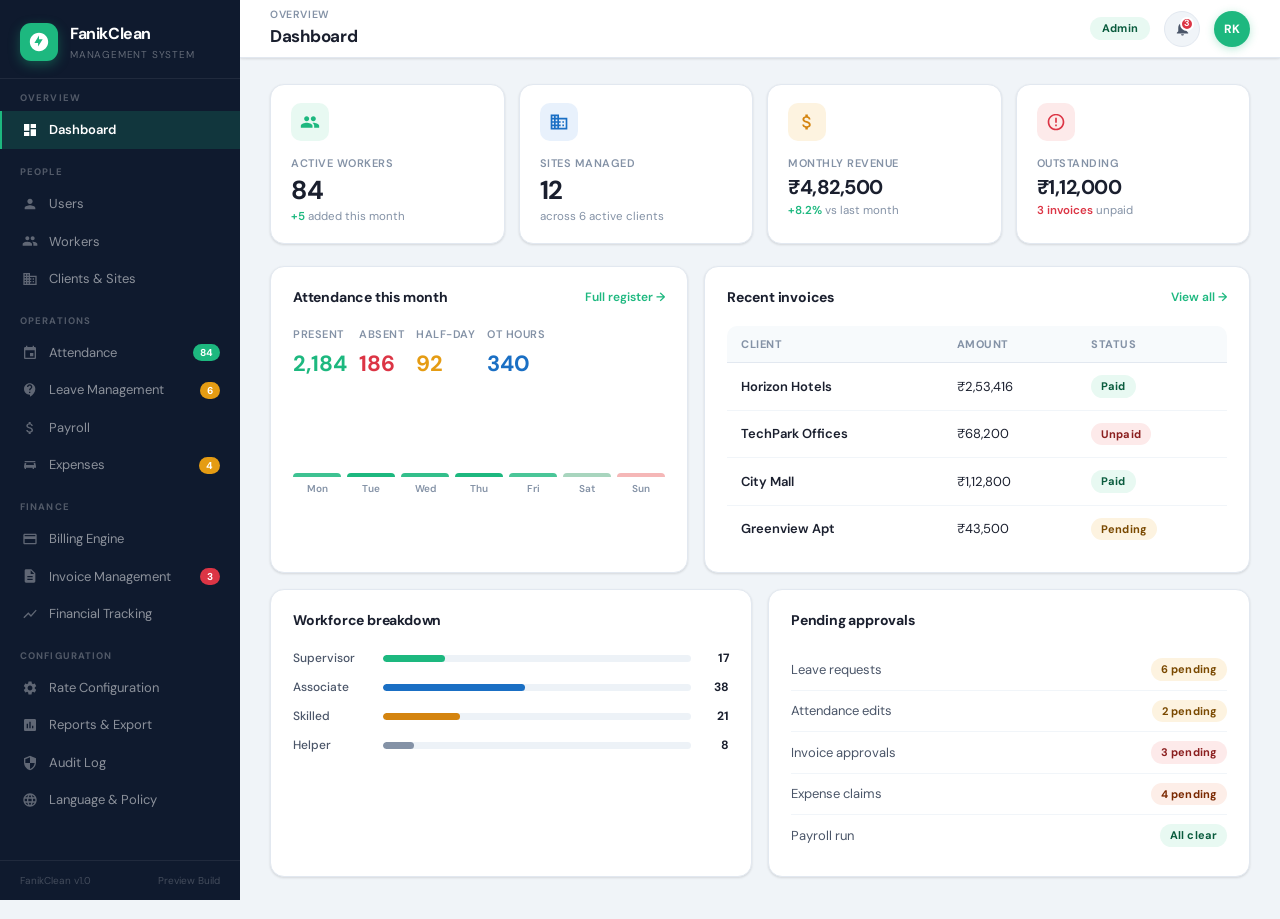
==== commit def5d0cc: "`Added new features and functionality to the FanikClean app, including attendance management, expens" ====
--- a/pages/index.html
+++ b/pages/index.html
@@ -63,6 +63,12 @@
       <svg class="nav-icon" viewBox="0 0 24 24" fill="currentColor"><path d="M11.8 10.9c-2.27-.59-3-1.2-3-2.15 0-1.09 1.01-1.85 2.7-1.85 1.78 0 2.44.85 2.5 2.1h2.21c-.07-1.72-1.12-3.3-3.21-3.81V3h-3v2.16c-1.94.42-3.5 1.68-3.5 3.61 0 2.31 1.91 3.46 4.7 4.13 2.5.6 3 1.48 3 2.41 0 .69-.49 1.79-2.7 1.79-2.06 0-2.87-.92-2.98-2.1h-2.2c.12 2.19 1.76 3.42 3.68 3.83V21h3v-2.15c1.95-.37 3.5-1.5 3.5-3.55 0-2.84-2.43-3.81-4.7-4.4z"/></svg>
       Payroll
     </div>
+    <!-- NEW: Expenses (Field Officer) -->
+    <div class="nav-item" data-panel="expenses">
+      <svg class="nav-icon" viewBox="0 0 24 24" fill="currentColor"><path d="M20 6H4v2h16V6zm1 10v-2l-1-5H4l-1 5v2h1v2h2v-2h10v2h2v-2h1zm-3-4H6l.5-3h11l.5 3z"/></svg>
+      Expenses
+      <span class="nav-badge warn">4</span>
+    </div>
   </div>
 
   <div class="nav-section">
@@ -96,6 +102,11 @@
       <svg class="nav-icon" viewBox="0 0 24 24" fill="currentColor"><path d="M12 1L3 5v6c0 5.55 3.84 10.74 9 12 5.16-1.26 9-6.45 9-12V5l-9-4zm0 10.99h7c-.53 4.12-3.28 7.79-7 8.94V12H5V6.3l7-3.11v8.8z"/></svg>
       Audit Log
     </div>
+    <!-- NEW: Language & Policy -->
+    <div class="nav-item" data-panel="settings">
+      <svg class="nav-icon" viewBox="0 0 24 24" fill="currentColor"><path d="M11.99 2C6.47 2 2 6.48 2 12s4.47 10 9.99 10C17.52 22 22 17.52 22 12S17.52 2 11.99 2zm6.93 6h-2.95c-.32-1.25-.78-2.45-1.38-3.56 1.84.63 3.37 1.91 4.33 3.56zM12 4.04c.83 1.2 1.48 2.53 1.91 3.96h-3.82c.43-1.43 1.08-2.76 1.91-3.96zM4.26 14C4.1 13.36 4 12.69 4 12s.1-1.36.26-2h3.38c-.08.66-.14 1.32-.14 2 0 .68.06 1.34.14 2H4.26zm.82 2h2.95c.32 1.25.78 2.45 1.38 3.56-1.84-.63-3.37-1.9-4.33-3.56zm2.95-8H5.08c.96-1.66 2.49-2.93 4.33-3.56C8.81 5.55 8.35 6.75 8.03 8zM12 19.96c-.83-1.2-1.48-2.53-1.91-3.96h3.82c-.43 1.43-1.08 2.76-1.91 3.96zM14.34 14H9.66c-.09-.66-.16-1.32-.16-2 0-.68.07-1.35.16-2h4.68c.09.65.16 1.32.16 2 0 .68-.07 1.34-.16 2zm.25 5.56c.6-1.11 1.06-2.31 1.38-3.56h2.95c-.96 1.65-2.49 2.93-4.33 3.56zM16.36 14c.08-.66.14-1.32.14-2 0-.68-.06-1.34-.14-2h3.38c.16.64.26 1.31.26 2s-.1 1.36-.26 2h-3.38z"/></svg>
+      Language &amp; Policy
+    </div>
   </div>
 
   <div class="sidebar-footer">
@@ -106,8 +117,6 @@
 
 <!-- ============================================================ MAIN -->
 <div class="main">
-
-  <!-- TOPBAR -->
   <header class="topbar">
     <div class="topbar-left">
       <div class="page-bc"  id="page-bc">Overview</div>
@@ -122,7 +131,6 @@
     </div>
   </header>
 
-  <!-- CONTENT -->
   <div class="content">
 
     <!-- ================================================== DASHBOARD -->
@@ -130,36 +138,28 @@
       <div class="stats-grid">
         <div class="stat-card">
           <div class="stat-icon" style="background:#e8f9f2"><svg viewBox="0 0 24 24" fill="#1db87f"><path d="M16 11c1.66 0 3-1.34 3-3s-1.34-3-3-3-3 1.34-3 3 1.34 3 3 3zm-8 0c1.66 0 3-1.34 3-3S9.66 5 8 5 5 6.34 5 8s1.34 3 3 3zm0 2c-2.33 0-7 1.17-7 3.5V19h14v-2.5C15 14.17 10.33 13 8 13zm8 0c-.29 0-.62.02-.97.05 1.16.84 1.97 1.97 1.97 3.45V19h6v-2.5c0-2.33-4.67-3.5-7-3.5z"/></svg></div>
-          <div class="stat-label">Active Workers</div>
-          <div class="stat-val">84</div>
+          <div class="stat-label">Active Workers</div><div class="stat-val">84</div>
           <div class="stat-sub"><span class="stat-up">+5</span> added this month</div>
         </div>
         <div class="stat-card">
           <div class="stat-icon" style="background:#e8f1fc"><svg viewBox="0 0 24 24" fill="#1a6fc4"><path d="M12 7V3H2v18h20V7H12zM6 19H4v-2h2v2zm0-4H4v-2h2v2zm0-4H4V9h2v2zm0-4H4V5h2v2zm4 12H8v-2h2v2zm0-4H8v-2h2v2zm0-4H8V9h2v2zm0-4H8V5h2v2zm10 12h-8v-2h2v-2h-2v-2h2v-2h-2V9h8v10zm-2-8h-2v2h2v-2zm0 4h-2v2h2v-2z"/></svg></div>
-          <div class="stat-label">Sites Managed</div>
-          <div class="stat-val">12</div>
+          <div class="stat-label">Sites Managed</div><div class="stat-val">12</div>
           <div class="stat-sub">across 6 active clients</div>
         </div>
         <div class="stat-card">
           <div class="stat-icon" style="background:#fdf3e0"><svg viewBox="0 0 24 24" fill="#d4840f"><path d="M11.8 10.9c-2.27-.59-3-1.2-3-2.15 0-1.09 1.01-1.85 2.7-1.85 1.78 0 2.44.85 2.5 2.1h2.21c-.07-1.72-1.12-3.3-3.21-3.81V3h-3v2.16c-1.94.42-3.5 1.68-3.5 3.61 0 2.31 1.91 3.46 4.7 4.13 2.5.6 3 1.48 3 2.41 0 .69-.49 1.79-2.7 1.79-2.06 0-2.87-.92-2.98-2.1h-2.2c.12 2.19 1.76 3.42 3.68 3.83V21h3v-2.15c1.95-.37 3.5-1.5 3.5-3.55 0-2.84-2.43-3.81-4.7-4.4z"/></svg></div>
-          <div class="stat-label">Monthly Revenue</div>
-          <div class="stat-val" style="font-size:20px">₹4,82,500</div>
+          <div class="stat-label">Monthly Revenue</div><div class="stat-val" style="font-size:20px">₹4,82,500</div>
           <div class="stat-sub"><span class="stat-up">+8.2%</span> vs last month</div>
         </div>
         <div class="stat-card">
           <div class="stat-icon" style="background:#fdeaea"><svg viewBox="0 0 24 24" fill="#dc3545"><path d="M11 15h2v2h-2zm0-8h2v6h-2zm1-5C6.47 2 2 6.48 2 12s4.47 10 9.99 10C17.52 22 22 17.52 22 12S17.52 2 11.99 2zM12 20c-4.42 0-8-3.58-8-8s3.58-8 8-8 8 3.58 8 8-3.58 8-8 8z"/></svg></div>
-          <div class="stat-label">Outstanding</div>
-          <div class="stat-val" style="font-size:20px">₹1,12,000</div>
+          <div class="stat-label">Outstanding</div><div class="stat-val" style="font-size:20px">₹1,12,000</div>
           <div class="stat-sub"><span class="stat-down">3 invoices</span> unpaid</div>
         </div>
       </div>
-
       <div class="two-col mb16">
         <div class="card">
-          <div class="card-head">
-            <div class="card-title">Attendance this month</div>
-            <div class="card-action" onclick="switchPanel('attendance')">Full register →</div>
-          </div>
+          <div class="card-head"><div class="card-title">Attendance this month</div><div class="card-action" onclick="switchPanel('attendance')">Full register →</div></div>
           <div class="flex gap12 mb16">
             <div><div class="stat-label">Present</div><div style="font-size:22px;font-weight:700;color:var(--teal)">2,184</div></div>
             <div><div class="stat-label">Absent</div><div style="font-size:22px;font-weight:700;color:var(--red)">186</div></div>
@@ -177,10 +177,7 @@
           </div>
         </div>
         <div class="card">
-          <div class="card-head">
-            <div class="card-title">Recent invoices</div>
-            <div class="card-action" onclick="switchPanel('invoices')">View all →</div>
-          </div>
+          <div class="card-head"><div class="card-title">Recent invoices</div><div class="card-action" onclick="switchPanel('invoices')">View all →</div></div>
           <div class="table-wrap">
             <table>
               <thead><tr><th>Client</th><th>Amount</th><th>Status</th></tr></thead>
@@ -194,7 +191,6 @@
           </div>
         </div>
       </div>
-
       <div class="two-col">
         <div class="card">
           <div class="card-head"><div class="card-title">Workforce breakdown</div></div>
@@ -208,165 +204,248 @@
           <div class="mini-row"><span class="mini-label">Leave requests</span><span class="badge b-amber">6 pending</span></div>
           <div class="mini-row"><span class="mini-label">Attendance edits</span><span class="badge b-amber">2 pending</span></div>
           <div class="mini-row"><span class="mini-label">Invoice approvals</span><span class="badge b-red">3 pending</span></div>
+          <div class="mini-row"><span class="mini-label">Expense claims</span><span class="badge b-orange">4 pending</span></div>
           <div class="mini-row"><span class="mini-label">Payroll run</span><span class="badge b-green">All clear</span></div>
-          <div class="mini-row"><span class="mini-label">Advance deductions</span><span class="badge b-gray">Review</span></div>
-        </div>
-      </div>
-    </div><!-- /dashboard -->
-
-
-    <!-- ================================================== USERS -->
+        </div>
+      </div>
+    </div>
+
+    <!-- ================================================== USERS (with Field Officer role) -->
     <div class="panel" id="panel-users">
       <div class="sec-head">
-        <div class="sec-meta">4 system users · Role-based access (Admin, Manager)</div>
+        <div class="sec-meta">4 system users · 3 roles: Admin, Manager, Field Officer</div>
         <button class="btn btn-primary btn-sm" onclick="openModal('modal-add-user')">+ Add User</button>
       </div>
+
+      <!-- Role access matrix -->
+      <div class="card mb16">
+        <div class="card-head"><div class="card-title">Role access matrix</div><div class="fs12 c-secondary">What each role can access</div></div>
+        <div class="access-table table-wrap">
+          <table>
+            <thead><tr><th>Module</th><th style="text-align:center">Admin</th><th style="text-align:center">Manager</th><th style="text-align:center">Field Officer</th></tr></thead>
+            <tbody>
+              <tr><td>Dashboard</td><td class="access-check yes">✓</td><td class="access-check yes">✓</td><td class="access-check no">—</td></tr>
+              <tr><td>Workers</td><td class="access-check yes">✓</td><td class="access-check yes">✓</td><td class="access-check no">—</td></tr>
+              <tr><td>Attendance</td><td class="access-check yes">✓</td><td class="access-check yes">✓</td><td class="access-check yes">✓</td></tr>
+              <tr><td>Report / Attendance</td><td class="access-check yes">✓</td><td class="access-check yes">✓</td><td class="access-check no">—</td></tr>
+              <tr><td>Leave Management</td><td class="access-check yes">✓</td><td class="access-check yes">✓</td><td class="access-check no">—</td></tr>
+              <tr><td>Expenses</td><td class="access-check yes">✓</td><td class="access-check no">—</td><td class="access-check yes">✓</td></tr>
+              <tr><td>Billing / Invoicing</td><td class="access-check yes">✓</td><td class="access-check no">—</td><td class="access-check no">—</td></tr>
+              <tr><td>Payroll</td><td class="access-check yes">✓</td><td class="access-check no">—</td><td class="access-check no">—</td></tr>
+              <tr><td>Financial Tracking</td><td class="access-check yes">✓</td><td class="access-check no">—</td><td class="access-check no">—</td></tr>
+              <tr><td>Configuration</td><td class="access-check yes">✓</td><td class="access-check no">—</td><td class="access-check no">—</td></tr>
+            </tbody>
+          </table>
+        </div>
+      </div>
+
       <div class="card">
         <div class="table-wrap">
           <table>
             <thead><tr><th>Name</th><th>Email</th><th>Role</th><th>Assigned Site</th><th>Last Login</th><th>Status</th><th>Actions</th></tr></thead>
-            <tbody id="users-tbody">
+            <tbody>
+              <tr><td class="bold">Ravi Kumar</td><td>ravi@fanikclean.com</td><td><span class="badge b-blue">Admin</span></td><td>All Sites</td><td class="c-secondary fs12">Today, 9:22 AM</td><td><span class="badge b-green">Active</span></td><td><div class="btn-group"><button class="btn btn-sm" onclick="openModal('modal-edit-user')">Edit</button><button class="btn btn-sm btn-danger" onclick="toast('User deactivated','warn')">Deactivate</button></div></td></tr>
+              <tr><td class="bold">Sunita Rao</td><td>sunita@fanikclean.com</td><td><span class="badge b-purple">Manager</span></td><td>TechPark Offices</td><td class="c-secondary fs12">Today, 8:45 AM</td><td><span class="badge b-green">Active</span></td><td><div class="btn-group"><button class="btn btn-sm" onclick="openModal('modal-edit-user')">Edit</button><button class="btn btn-sm btn-danger" onclick="toast('User deactivated','warn')">Deactivate</button></div></td></tr>
+              <tr><td class="bold">Praveen M</td><td>praveen@fanikclean.com</td><td><span class="badge b-purple">Manager</span></td><td>Horizon Hotels</td><td class="c-secondary fs12">Yesterday</td><td><span class="badge b-green">Active</span></td><td><div class="btn-group"><button class="btn btn-sm" onclick="openModal('modal-edit-user')">Edit</button><button class="btn btn-sm btn-danger" onclick="toast('User deactivated','warn')">Deactivate</button></div></td></tr>
+              <tr><td class="bold">Suresh FO</td><td>suresh@fanikclean.com</td><td><span class="badge b-orange">Field Officer</span></td><td>City Mall</td><td class="c-secondary fs12">Today, 7:10 AM</td><td><span class="badge b-green">Active</span></td><td><div class="btn-group"><button class="btn btn-sm" onclick="openModal('modal-edit-user')">Edit</button><button class="btn btn-sm btn-danger" onclick="toast('User deactivated','warn')">Deactivate</button></div></td></tr>
+            </tbody>
+          </table>
+        </div>
+      </div>
+
+      <div class="modal-overlay" id="modal-add-user">
+        <div class="modal">
+          <div class="modal-head"><div class="modal-title">Add New User</div><button class="modal-close" onclick="closeModal('modal-add-user')">×</button></div>
+          <div class="form-grid">
+            <div class="form-group"><label class="form-label">Full Name</label><input class="form-input" type="text" placeholder="e.g. Suresh Kumar"></div>
+            <div class="form-group"><label class="form-label">Email Address</label><input class="form-input" type="email" placeholder="user@fanikclean.com"></div>
+            <div class="form-group"><label class="form-label">Role</label>
+              <select class="form-input">
+                <option>Admin</option>
+                <option>Manager</option>
+                <option>Field Officer</option>
+              </select>
+            </div>
+            <div class="form-group"><label class="form-label">Assign to Site</label><select class="form-input"><option>All Sites</option><option>TechPark Offices</option><option>Horizon Hotels</option><option>City Mall</option><option>Greenview Apt</option></select></div>
+            <div class="form-group"><label class="form-label">Password</label><input class="form-input" type="password" placeholder="Temporary password"></div>
+            <div class="form-group"><label class="form-label">Phone</label><input class="form-input" type="tel" placeholder="10-digit mobile"></div>
+          </div>
+          <div style="background:var(--blue-bg);padding:10px 14px;border-radius:8px;font-size:12px;color:var(--blue-text);margin-top:12px">
+            <strong>Field Officer</strong> — Can only access Attendance marking and Expense submission. No billing or payroll access.
+          </div>
+          <div class="modal-footer">
+            <button class="btn btn-sm" onclick="closeModal('modal-add-user')">Cancel</button>
+            <button class="btn btn-primary btn-sm" onclick="closeModal('modal-add-user');toast('User created successfully','success')">Create User</button>
+          </div>
+        </div>
+      </div>
+      <div class="modal-overlay" id="modal-edit-user">
+        <div class="modal">
+          <div class="modal-head"><div class="modal-title">Edit User</div><button class="modal-close" onclick="closeModal('modal-edit-user')">×</button></div>
+          <div class="form-grid">
+            <div class="form-group"><label class="form-label">Full Name</label><input class="form-input" type="text" value="Sunita Rao"></div>
+            <div class="form-group"><label class="form-label">Email Address</label><input class="form-input" type="email" value="sunita@fanikclean.com"></div>
+            <div class="form-group"><label class="form-label">Role</label><select class="form-input"><option>Admin</option><option selected>Manager</option><option>Field Officer</option></select></div>
+            <div class="form-group"><label class="form-label">Assign to Site</label><select class="form-input"><option>All Sites</option><option selected>TechPark Offices</option><option>Horizon Hotels</option><option>City Mall</option></select></div>
+          </div>
+          <div class="modal-footer">
+            <button class="btn btn-sm" onclick="closeModal('modal-edit-user')">Cancel</button>
+            <button class="btn btn-primary btn-sm" onclick="closeModal('modal-edit-user');toast('User updated','success')">Save Changes</button>
+          </div>
+        </div>
+      </div>
+    </div>
+
+    <!-- ================================================== WORKERS (with Photo, ESI, PF, Age, Experience, Uniform) -->
+    <div class="panel" id="panel-workers">
+      <div class="sec-head">
+        <div class="flex gap8">
+          <select class="form-input" style="width:160px"><option>All Categories</option><option>Supervisor</option><option>Associate</option><option>Skilled</option><option>Helper</option></select>
+          <select class="form-input" style="width:180px"><option>All Sites</option><option>TechPark Offices</option><option>Horizon Hotels</option><option>City Mall</option><option>Greenview Apt</option></select>
+        </div>
+        <button class="btn btn-primary btn-sm" onclick="openModal('modal-add-worker')">+ Add Worker</button>
+      </div>
+      <div class="card">
+        <div class="table-wrap">
+          <table>
+            <thead><tr><th>Photo</th><th>Worker ID</th><th>Name</th><th>Age</th><th>Category</th><th>Site</th><th>ESI</th><th>PF</th><th>Status</th><th>Actions</th></tr></thead>
+            <tbody>
               <tr>
-                <td class="bold">Ravi Kumar</td>
-                <td><a href="/cdn-cgi/l/email-protection" class="__cf_email__" data-cfemail="b1c3d0c7d8f1d7d0dfd8dad2ddd4d0df9fd2dedc">[email&#160;protected]</a></td>
-                <td><span class="badge b-blue">Admin</span></td>
-                <td>All Sites</td>
-                <td class="c-secondary fs12">Today, 9:22 AM</td>
+                <td><div style="width:36px;height:44px;border-radius:6px;background:var(--bg);border:1px solid var(--border);display:flex;align-items:center;justify-content:center"><svg width="18" height="18" viewBox="0 0 24 24" fill="#8492a6"><path d="M12 12c2.21 0 4-1.79 4-4s-1.79-4-4-4-4 1.79-4 4 1.79 4 4 4zm0 2c-2.67 0-8 1.34-8 4v2h16v-2c0-2.66-5.33-4-8-4z"/></svg></div></td>
+                <td class="mono">W-001</td><td class="bold">Arjun Swamy</td><td>34</td>
+                <td><span class="badge b-amber">Supervisor</span></td><td>TechPark</td>
+                <td><span class="badge b-green">Active</span></td><td><span class="badge b-green">Active</span></td>
                 <td><span class="badge b-green">Active</span></td>
-                <td><div class="btn-group"><button class="btn btn-sm" onclick="openModal('modal-edit-user')">Edit</button><button class="btn btn-sm btn-danger" onclick="toast('User deactivated','warn')">Deactivate</button></div></td>
+                <td><div class="btn-group"><button class="btn btn-sm" onclick="openModal('modal-add-worker')">Edit</button><button class="btn btn-sm btn-danger" onclick="toast('Worker removed','warn')">Remove</button></div></td>
               </tr>
               <tr>
-                <td class="bold">Sunita Rao</td>
-                <td><a href="/cdn-cgi/l/email-protection" class="__cf_email__" data-cfemail="a6d5d3c8cfd2c7e6c0c7c8cfcdc5cac3c7c888c5c9cb">[email&#160;protected]</a></td>
-                <td><span class="badge b-purple">Manager</span></td>
-                <td>TechPark Offices</td>
-                <td class="c-secondary fs12">Today, 8:45 AM</td>
+                <td><div style="width:36px;height:44px;border-radius:6px;background:var(--bg);border:1px solid var(--border);display:flex;align-items:center;justify-content:center"><svg width="18" height="18" viewBox="0 0 24 24" fill="#8492a6"><path d="M12 12c2.21 0 4-1.79 4-4s-1.79-4-4-4-4 1.79-4 4 1.79 4 4 4zm0 2c-2.67 0-8 1.34-8 4v2h16v-2c0-2.66-5.33-4-8-4z"/></svg></div></td>
+                <td class="mono">W-002</td><td class="bold">Kavitha Nair</td><td>28</td>
+                <td><span class="badge b-gray">Associate</span></td><td>City Mall</td>
+                <td><span class="badge b-green">Active</span></td><td><span class="badge b-red">Not Enrolled</span></td>
                 <td><span class="badge b-green">Active</span></td>
-                <td><div class="btn-group"><button class="btn btn-sm" onclick="openModal('modal-edit-user')">Edit</button><button class="btn btn-sm btn-danger" onclick="toast('User deactivated','warn')">Deactivate</button></div></td>
+                <td><div class="btn-group"><button class="btn btn-sm" onclick="openModal('modal-add-worker')">Edit</button><button class="btn btn-sm btn-danger" onclick="toast('Worker removed','warn')">Remove</button></div></td>
               </tr>
               <tr>
-                <td class="bold">Praveen M</td>
-                <td><a href="/cdn-cgi/l/email-protection" class="__cf_email__" data-cfemail="2e5e5c4f584b4b406e484f4047454d424b4f40004d4143">[email&#160;protected]</a></td>
-                <td><span class="badge b-purple">Manager</span></td>
-                <td>Horizon Hotels</td>
-                <td class="c-secondary fs12">Yesterday</td>
+                <td><div style="width:36px;height:44px;border-radius:6px;background:var(--bg);border:1px solid var(--border);display:flex;align-items:center;justify-content:center"><svg width="18" height="18" viewBox="0 0 24 24" fill="#8492a6"><path d="M12 12c2.21 0 4-1.79 4-4s-1.79-4-4-4-4 1.79-4 4 1.79 4 4 4zm0 2c-2.67 0-8 1.34-8 4v2h16v-2c0-2.66-5.33-4-8-4z"/></svg></div></td>
+                <td class="mono">W-003</td><td class="bold">Mohan Das</td><td>42</td>
+                <td><span class="badge b-green">Skilled</span></td><td>Horizon</td>
+                <td><span class="badge b-green">Active</span></td><td><span class="badge b-green">Active</span></td>
                 <td><span class="badge b-green">Active</span></td>
-                <td><div class="btn-group"><button class="btn btn-sm" onclick="openModal('modal-edit-user')">Edit</button><button class="btn btn-sm btn-danger" onclick="toast('User deactivated','warn')">Deactivate</button></div></td>
-              </tr>
-              <tr>
-                <td class="bold">Deepa S</td>
-                <td><a href="/cdn-cgi/l/email-protection" class="__cf_email__" data-cfemail="d2b6b7b7a2b392b4b3bcbbb9b1beb7b3bcfcb1bdbf">[email&#160;protected]</a></td>
-                <td><span class="badge b-purple">Manager</span></td>
-                <td>City Mall</td>
-                <td class="c-secondary fs12">Mar 20</td>
-                <td><span class="badge b-red">Inactive</span></td>
-                <td><div class="btn-group"><button class="btn btn-sm" onclick="openModal('modal-edit-user')">Edit</button><button class="btn btn-sm btn-approve" onclick="toast('User activated','success')">Activate</button></div></td>
+                <td><div class="btn-group"><button class="btn btn-sm" onclick="openModal('modal-add-worker')">Edit</button><button class="btn btn-sm btn-danger" onclick="toast('Worker removed','warn')">Remove</button></div></td>
               </tr>
             </tbody>
           </table>
         </div>
       </div>
 
-      <!-- Add User Modal -->
-      <div class="modal-overlay" id="modal-add-user">
-        <div class="modal">
-          <div class="modal-head">
-            <div class="modal-title">Add New User</div>
-            <button class="modal-close" onclick="closeModal('modal-add-user')">×</button>
-          </div>
-          <div class="form-grid">
-            <div class="form-group"><label class="form-label">Full Name</label><input class="form-input" type="text" placeholder="e.g. Arjun Verma"></div>
-            <div class="form-group"><label class="form-label">Email Address</label><input class="form-input" type="email" placeholder="user@fanikclean.com"></div>
-            <div class="form-group"><label class="form-label">Role</label><select class="form-input"><option>Admin</option><option>Manager</option></select></div>
-            <div class="form-group"><label class="form-label">Assign to Site</label><select class="form-input"><option>All Sites</option><option>TechPark Offices</option><option>Horizon Hotels</option><option>City Mall</option><option>Greenview Apt</option></select></div>
-            <div class="form-group"><label class="form-label">Password</label><input class="form-input" type="password" placeholder="Temporary password"></div>
-            <div class="form-group"><label class="form-label">Phone</label><input class="form-input" type="tel" placeholder="10-digit mobile"></div>
-          </div>
-          <div class="modal-footer">
-            <button class="btn btn-sm" onclick="closeModal('modal-add-user')">Cancel</button>
-            <button class="btn btn-primary btn-sm" onclick="closeModal('modal-add-user');toast('User created successfully','success')">Create User</button>
-          </div>
-        </div>
-      </div>
-
-      <!-- Edit User Modal -->
-      <div class="modal-overlay" id="modal-edit-user">
-        <div class="modal">
-          <div class="modal-head">
-            <div class="modal-title">Edit User — Sunita Rao</div>
-            <button class="modal-close" onclick="closeModal('modal-edit-user')">×</button>
-          </div>
-          <div class="form-grid">
-            <div class="form-group"><label class="form-label">Full Name</label><input class="form-input" type="text" value="Sunita Rao"></div>
-            <div class="form-group"><label class="form-label">Email Address</label><input class="form-input" type="email" value="sunita@fanikclean.com"></div>
-            <div class="form-group"><label class="form-label">Role</label><select class="form-input"><option>Admin</option><option selected>Manager</option></select></div>
-            <div class="form-group"><label class="form-label">Assign to Site</label><select class="form-input"><option>All Sites</option><option selected>TechPark Offices</option><option>Horizon Hotels</option><option>City Mall</option></select></div>
-          </div>
-          <div class="modal-footer">
-            <button class="btn btn-sm" onclick="closeModal('modal-edit-user')">Cancel</button>
-            <button class="btn btn-primary btn-sm" onclick="closeModal('modal-edit-user');toast('User updated successfully','success')">Save Changes</button>
-          </div>
-        </div>
-      </div>
-    </div><!-- /users -->
-
-
-    <!-- ================================================== WORKERS -->
-    <div class="panel" id="panel-workers">
-      <div class="sec-head">
-        <div class="flex gap8">
-          <select class="form-input" style="width:160px"><option>All Categories</option><option>Supervisor</option><option>Associate</option><option>Skilled</option><option>Helper</option></select>
-          <select class="form-input" style="width:180px"><option>All Sites</option><option>TechPark Offices</option><option>Horizon Hotels</option><option>City Mall</option><option>Greenview Apt</option></select>
-        </div>
-        <button class="btn btn-primary btn-sm" onclick="openModal('modal-add-worker')">+ Add Worker</button>
-      </div>
-      <div class="card">
-        <div class="table-wrap">
-          <table>
-            <thead><tr><th>Worker ID</th><th>Name</th><th>Category</th><th>Site</th><th>Contact</th><th>Joined</th><th>Status</th><th>Actions</th></tr></thead>
-            <tbody>
-              <tr><td class="mono">W-001</td><td class="bold">Arjun Swamy</td><td><span class="badge b-amber">Supervisor</span></td><td>TechPark Offices</td><td>98765 43210</td><td>Jan 2024</td><td><span class="badge b-green">Active</span></td><td><div class="btn-group"><button class="btn btn-sm" onclick="openModal('modal-add-worker')">Edit</button><button class="btn btn-sm btn-danger" onclick="toast('Worker deactivated','warn')">Remove</button></div></td></tr>
-              <tr><td class="mono">W-002</td><td class="bold">Kavitha Nair</td><td><span class="badge b-gray">Associate</span></td><td>City Mall</td><td>87654 32109</td><td>Mar 2024</td><td><span class="badge b-green">Active</span></td><td><div class="btn-group"><button class="btn btn-sm" onclick="openModal('modal-add-worker')">Edit</button><button class="btn btn-sm btn-danger" onclick="toast('Worker deactivated','warn')">Remove</button></div></td></tr>
-              <tr><td class="mono">W-003</td><td class="bold">Mohan Das</td><td><span class="badge b-green">Skilled</span></td><td>Horizon Hotels</td><td>76543 21098</td><td>Feb 2024</td><td><span class="badge b-green">Active</span></td><td><div class="btn-group"><button class="btn btn-sm" onclick="openModal('modal-add-worker')">Edit</button><button class="btn btn-sm btn-danger" onclick="toast('Worker deactivated','warn')">Remove</button></div></td></tr>
-              <tr><td class="mono">W-004</td><td class="bold">Lakshmi P</td><td><span class="badge b-gray">Associate</span></td><td>Greenview Apt</td><td>65432 10987</td><td>Apr 2024</td><td><span class="badge b-green">Active</span></td><td><div class="btn-group"><button class="btn btn-sm" onclick="openModal('modal-add-worker')">Edit</button><button class="btn btn-sm btn-danger" onclick="toast('Worker deactivated','warn')">Remove</button></div></td></tr>
-              <tr><td class="mono">W-005</td><td class="bold">Ramesh B</td><td><span class="badge b-gray">Helper</span></td><td>TechPark Offices</td><td>54321 09876</td><td>Jun 2024</td><td><span class="badge b-green">Active</span></td><td><div class="btn-group"><button class="btn btn-sm" onclick="openModal('modal-add-worker')">Edit</button><button class="btn btn-sm btn-danger" onclick="toast('Worker deactivated','warn')">Remove</button></div></td></tr>
-              <tr><td class="mono">W-006</td><td class="bold">Sundar K</td><td><span class="badge b-amber">Supervisor</span></td><td>City Mall</td><td>43210 98765</td><td>Aug 2024</td><td><span class="badge b-green">Active</span></td><td><div class="btn-group"><button class="btn btn-sm" onclick="openModal('modal-add-worker')">Edit</button><button class="btn btn-sm btn-danger" onclick="toast('Worker deactivated','warn')">Remove</button></div></td></tr>
-              <tr><td class="mono">W-007</td><td class="bold">Priya M</td><td><span class="badge b-green">Skilled</span></td><td>Horizon Hotels</td><td>32109 87654</td><td>Oct 2024</td><td><span class="badge b-green">Active</span></td><td><div class="btn-group"><button class="btn btn-sm" onclick="openModal('modal-add-worker')">Edit</button><button class="btn btn-sm btn-danger" onclick="toast('Worker deactivated','warn')">Remove</button></div></td></tr>
-            </tbody>
-          </table>
-        </div>
-      </div>
-
+      <!-- ADD/EDIT WORKER MODAL — with Photo, ESI, PF, Age, Experience, Uniform -->
       <div class="modal-overlay" id="modal-add-worker">
         <div class="modal modal-lg">
           <div class="modal-head">
             <div class="modal-title">Add / Edit Worker</div>
             <button class="modal-close" onclick="closeModal('modal-add-worker')">×</button>
           </div>
-          <div class="form-section-title">Personal Details</div>
+
+          <!-- Photo + basic info side by side -->
+          <div class="flex gap16 mb16" style="align-items:flex-start">
+            <div>
+              <div class="form-label" style="margin-bottom:8px">Photo</div>
+              <div class="photo-upload-box" id="photo-box-w" onclick="handlePhotoClick('photo-input-w')">
+                <svg viewBox="0 0 24 24"><path d="M20 5h-3.17L15 3H9L7.17 5H4c-1.1 0-2 .9-2 2v12c0 1.1.9 2 2 2h16c1.1 0 2-.9 2-2V7c0-1.1-.9-2-2-2zm-8 13c-2.76 0-5-2.24-5-5s2.24-5 5-5 5 2.24 5 5-2.24 5-5 5zm0-8c-1.66 0-3 1.34-3 3s1.34 3 3 3 3-1.34 3-3-1.34-3-3-3z"/></svg>
+                Upload Photo
+              </div>
+              <input type="file" id="photo-input-w" accept="image/*" style="display:none" onchange="handlePhotoChange(this,'photo-prev-w','photo-box-w')">
+              <img id="photo-prev-w" style="display:none" class="photo-preview">
+            </div>
+            <div style="flex:1">
+              <div class="form-section-title">Personal Details</div>
+              <div class="form-grid">
+                <div class="form-group"><label class="form-label">Full Name</label><input class="form-input" type="text" placeholder="Worker full name"></div>
+                <div class="form-group"><label class="form-label">Age</label><input class="form-input" type="number" placeholder="e.g. 28" min="18" max="65"></div>
+                <div class="form-group"><label class="form-label">Mobile Number</label><input class="form-input" type="tel" placeholder="10-digit number"></div>
+                <div class="form-group"><label class="form-label">Experience (years)</label><input class="form-input" type="number" placeholder="e.g. 3" min="0"></div>
+                <div class="form-group"><label class="form-label">Aadhaar / ID Number</label><input class="form-input" type="text" placeholder="12-digit Aadhaar"></div>
+                <div class="form-group"><label class="form-label">Date of Joining</label><input class="form-input" type="date"></div>
+              </div>
+            </div>
+          </div>
+
+          <div class="form-section-title">ESI / PF Details</div>
           <div class="form-grid mb16">
-            <div class="form-group"><label class="form-label">Full Name</label><input class="form-input" type="text" placeholder="Worker full name"></div>
-            <div class="form-group"><label class="form-label">Mobile Number</label><input class="form-input" type="tel" placeholder="10-digit number"></div>
-            <div class="form-group"><label class="form-label">Aadhaar / ID Number</label><input class="form-input" type="text" placeholder="12-digit Aadhaar"></div>
-            <div class="form-group"><label class="form-label">Date of Joining</label><input class="form-input" type="date"></div>
-          </div>
+            <div class="form-group">
+              <label class="form-label">ESI Number</label>
+              <input class="form-input" type="text" placeholder="ESI registration number">
+              <div class="form-hint">Employee State Insurance — mandatory if salary ≤ ₹21,000/month</div>
+            </div>
+            <div class="form-group">
+              <label class="form-label">ESI Status</label>
+              <select class="form-input"><option>Active</option><option>Not Enrolled</option><option>Exempt</option></select>
+            </div>
+            <div class="form-group">
+              <label class="form-label">PF / UAN Number</label>
+              <input class="form-input" type="text" placeholder="12-digit UAN number">
+              <div class="form-hint">Universal Account Number for EPF</div>
+            </div>
+            <div class="form-group">
+              <label class="form-label">PF Status</label>
+              <select class="form-input"><option>Active</option><option>Not Enrolled</option><option>Exempt</option></select>
+            </div>
+          </div>
+
+          <!-- ESI/PF Quick Calculator -->
+          <div style="background:var(--blue-bg);border-radius:10px;padding:14px 16px;margin-bottom:16px">
+            <div class="fw7 mb8" style="color:var(--blue-text);font-size:13px">ESI / PF Quick Calculator</div>
+            <div class="flex gap8">
+              <input type="number" id="esi-gross-input" class="form-input" placeholder="Enter gross salary ₹" style="max-width:200px">
+              <button class="btn btn-sm" style="background:var(--blue);color:#fff;border-color:var(--blue)" onclick="calcESIPF()">Calculate</button>
+            </div>
+            <div id="esi-result" style="display:none;margin-top:12px"></div>
+          </div>
+
           <div class="form-section-title">Assignment</div>
-          <div class="form-grid">
+          <div class="form-grid mb16">
             <div class="form-group"><label class="form-label">Worker Category</label><select class="form-input"><option>Supervisor</option><option>Associate</option><option>Skilled</option><option>Helper</option></select></div>
             <div class="form-group"><label class="form-label">Assign to Site</label><select class="form-input"><option>TechPark Offices</option><option>Horizon Hotels</option><option>City Mall</option><option>Greenview Apt</option></select></div>
-            <div class="form-group"><label class="form-label">Daily Rate Override (₹)</label><input class="form-input" type="number" placeholder="Leave blank for default rate"></div>
-            <div class="form-group"><label class="form-label">Status</label><select class="form-input"><option>Active</option><option>Inactive</option></select></div>
-          </div>
+            <div class="form-group"><label class="form-label">Location</label><input class="form-input" type="text" placeholder="Work location / area"></div>
+            <div class="form-group"><label class="form-label">Daily Rate Override (₹)</label><input class="form-input" type="number" placeholder="Leave blank for default"></div>
+          </div>
+
+          <div class="form-section-title">Uniform Details</div>
+          <div class="form-grid-3 mb12">
+            <div class="form-group">
+              <label class="form-label">Coat / Shirt Size</label>
+              <select class="form-input"><option>S</option><option>M</option><option>L</option><option>XL</option><option>XXL</option></select>
+            </div>
+            <div class="form-group">
+              <label class="form-label">Pant Size (waist)</label>
+              <input class="form-input" type="text" placeholder="e.g. 32">
+            </div>
+            <div class="form-group">
+              <label class="form-label">Uniform Issued Date</label>
+              <input class="form-input" type="date">
+            </div>
+          </div>
+          <div class="form-grid mb16">
+            <div class="form-group">
+              <label class="form-label">Uniform Set 2 — Issued Date</label>
+              <input class="form-input" type="date">
+            </div>
+            <div class="form-group">
+              <label class="form-label">Uniform Condition</label>
+              <select class="form-input"><option>Good</option><option>Needs Replacement</option><option>Lost</option></select>
+            </div>
+          </div>
+
           <div class="modal-footer">
             <button class="btn btn-sm" onclick="closeModal('modal-add-worker')">Cancel</button>
             <button class="btn btn-primary btn-sm" onclick="closeModal('modal-add-worker');toast('Worker saved successfully','success')">Save Worker</button>
           </div>
         </div>
       </div>
-    </div><!-- /workers -->
-
-
-    <!-- ================================================== CLIENTS -->
+    </div>
+
+    <!-- ================================================== CLIENTS (with separate location) -->
     <div class="panel" id="panel-clients">
       <div class="sec-head">
         <div class="sec-meta">6 active clients · 12 operational sites</div>
@@ -375,63 +454,55 @@
       <div class="three-col mb16">
         <div class="card">
           <div class="flex-between mb12"><div class="fw7" style="font-size:15px">Horizon Hotels</div><span class="badge b-green">Active</span></div>
-          <div class="fs12 c-secondary mb16">Contract: Jan – Dec 2026 &nbsp;·&nbsp; GSTIN: 29HHO123</div>
+          <div class="fs12 c-secondary mb8">Contract: Jan – Dec 2026 · GSTIN: 29HHO123</div>
+          <div class="mini-row"><span class="mini-label">📍 Head Location</span><span class="mini-val fs12">Beach Road, Vizag</span></div>
           <div class="mini-row"><span class="mini-label">Sites</span><span class="mini-val">3</span></div>
           <div class="mini-row"><span class="mini-label">Workers</span><span class="mini-val">24</span></div>
           <div class="mini-row"><span class="mini-label">Mar Billing</span><span class="mini-val c-teal">₹2,53,416</span></div>
-          <div class="mini-row"><span class="mini-label">Outstanding</span><span class="mini-val">₹0</span></div>
-          <div class="btn-group" style="margin-top:14px"><button class="btn btn-sm">View Sites</button><button class="btn btn-primary btn-sm" onclick="switchPanel('billing')">Billing →</button></div>
+          <div class="btn-group" style="margin-top:14px"><button class="btn btn-sm" onclick="openModal('modal-site-locations')">View Sites</button><button class="btn btn-primary btn-sm" onclick="switchPanel('billing')">Billing →</button></div>
         </div>
         <div class="card">
           <div class="flex-between mb12"><div class="fw7" style="font-size:15px">TechPark Offices</div><span class="badge b-green">Active</span></div>
-          <div class="fs12 c-secondary mb16">Contract: Mar 2026 – Feb 2027 &nbsp;·&nbsp; GSTIN: 29TPO456</div>
+          <div class="fs12 c-secondary mb8">Contract: Mar 2026 – Feb 2027 · GSTIN: 29TPO456</div>
+          <div class="mini-row"><span class="mini-label">📍 Head Location</span><span class="mini-val fs12">Madhurawada, Vizag</span></div>
           <div class="mini-row"><span class="mini-label">Sites</span><span class="mini-val">2</span></div>
           <div class="mini-row"><span class="mini-label">Workers</span><span class="mini-val">18</span></div>
           <div class="mini-row"><span class="mini-label">Mar Billing</span><span class="mini-val c-teal">₹68,200</span></div>
-          <div class="mini-row"><span class="mini-label">Outstanding</span><span class="mini-val c-red">₹68,200</span></div>
-          <div class="btn-group" style="margin-top:14px"><button class="btn btn-sm">View Sites</button><button class="btn btn-primary btn-sm" onclick="switchPanel('billing')">Billing →</button></div>
+          <div class="btn-group" style="margin-top:14px"><button class="btn btn-sm" onclick="openModal('modal-site-locations')">View Sites</button><button class="btn btn-primary btn-sm" onclick="switchPanel('billing')">Billing →</button></div>
         </div>
         <div class="card">
           <div class="flex-between mb12"><div class="fw7" style="font-size:15px">City Mall</div><span class="badge b-green">Active</span></div>
-          <div class="fs12 c-secondary mb16">Contract: Apr 2026 – Mar 2027 &nbsp;·&nbsp; GSTIN: 29CMO789</div>
+          <div class="fs12 c-secondary mb8">Contract: Apr 2026 – Mar 2027 · GSTIN: 29CMO789</div>
+          <div class="mini-row"><span class="mini-label">📍 Head Location</span><span class="mini-val fs12">Dwaraka Nagar, Vizag</span></div>
           <div class="mini-row"><span class="mini-label">Sites</span><span class="mini-val">1</span></div>
           <div class="mini-row"><span class="mini-label">Workers</span><span class="mini-val">22</span></div>
           <div class="mini-row"><span class="mini-label">Mar Billing</span><span class="mini-val c-teal">₹1,12,800</span></div>
-          <div class="mini-row"><span class="mini-label">Outstanding</span><span class="mini-val">₹0</span></div>
-          <div class="btn-group" style="margin-top:14px"><button class="btn btn-sm">View Sites</button><button class="btn btn-primary btn-sm" onclick="switchPanel('billing')">Billing →</button></div>
-        </div>
-      </div>
-      <div class="three-col">
-        <div class="card">
-          <div class="flex-between mb12"><div class="fw7" style="font-size:15px">Greenview Apt</div><span class="badge b-green">Active</span></div>
-          <div class="fs12 c-secondary mb16">Contract: Jun 2025 – May 2026</div>
-          <div class="mini-row"><span class="mini-label">Sites</span><span class="mini-val">1</span></div>
-          <div class="mini-row"><span class="mini-label">Workers</span><span class="mini-val">12</span></div>
-          <div class="mini-row"><span class="mini-label">Mar Billing</span><span class="mini-val c-teal">₹43,500</span></div>
-          <div class="mini-row"><span class="mini-label">Outstanding</span><span class="mini-val c-amber">₹43,500</span></div>
-          <div class="btn-group" style="margin-top:14px"><button class="btn btn-sm">View Sites</button><button class="btn btn-primary btn-sm" onclick="switchPanel('billing')">Billing →</button></div>
-        </div>
-        <div class="card">
-          <div class="flex-between mb12"><div class="fw7" style="font-size:15px">Sunrise Hospital</div><span class="badge b-amber">Renewal Due</span></div>
-          <div class="fs12 c-secondary mb16">Contract: Jan – Apr 2026</div>
-          <div class="mini-row"><span class="mini-label">Sites</span><span class="mini-val">2</span></div>
-          <div class="mini-row"><span class="mini-label">Workers</span><span class="mini-val">5</span></div>
-          <div class="mini-row"><span class="mini-label">Mar Billing</span><span class="mini-val c-teal">₹22,000</span></div>
-          <div class="mini-row"><span class="mini-label">Outstanding</span><span class="mini-val">₹0</span></div>
-          <div class="btn-group" style="margin-top:14px"><button class="btn btn-sm">Renew</button><button class="btn btn-sm">View</button></div>
-        </div>
-        <div class="card" style="border: 2px dashed var(--border2); background:#fafbfc; display:flex; flex-direction:column; align-items:center; justify-content:center; min-height:200px; cursor:pointer" onclick="openModal('modal-add-client')">
-          <div style="font-size:36px;margin-bottom:8px;color:var(--border2)">+</div>
-          <div class="fw6" style="color:var(--text3)">Add New Client</div>
-        </div>
-      </div>
-
+          <div class="btn-group" style="margin-top:14px"><button class="btn btn-sm" onclick="openModal('modal-site-locations')">View Sites</button><button class="btn btn-primary btn-sm" onclick="switchPanel('billing')">Billing →</button></div>
+        </div>
+      </div>
+
+      <!-- Site Locations Modal -->
+      <div class="modal-overlay" id="modal-site-locations">
+        <div class="modal modal-lg">
+          <div class="modal-head"><div class="modal-title">Sites — Horizon Hotels</div><button class="modal-close" onclick="closeModal('modal-site-locations')">×</button></div>
+          <div class="table-wrap">
+            <table>
+              <thead><tr><th>Site Name</th><th>Location / Address</th><th>Workers</th><th>Supervisor</th><th>Status</th></tr></thead>
+              <tbody>
+                <tr><td class="bold">Horizon Beach Wing</td><td>16 Beach Road, Vizag - 530001</td><td>10</td><td>Arjun Swamy</td><td><span class="badge b-green">Active</span></td></tr>
+                <tr><td class="bold">Horizon City Centre</td><td>Dwaraka Nagar, Vizag - 530016</td><td>8</td><td>Sundar K</td><td><span class="badge b-green">Active</span></td></tr>
+                <tr><td class="bold">Horizon Airport Road</td><td>Airport Road, Vizag - 530009</td><td>6</td><td>Rajan T</td><td><span class="badge b-green">Active</span></td></tr>
+              </tbody>
+            </table>
+          </div>
+          <div class="modal-footer"><button class="btn btn-sm" onclick="closeModal('modal-site-locations')">Close</button><button class="btn btn-primary btn-sm" onclick="closeModal('modal-site-locations');toast('Site added','success')">+ Add Site</button></div>
+        </div>
+      </div>
+
+      <!-- Add Client Modal -->
       <div class="modal-overlay" id="modal-add-client">
         <div class="modal modal-lg">
-          <div class="modal-head">
-            <div class="modal-title">Add New Client</div>
-            <button class="modal-close" onclick="closeModal('modal-add-client')">×</button>
-          </div>
+          <div class="modal-head"><div class="modal-title">Add New Client</div><button class="modal-close" onclick="closeModal('modal-add-client')">×</button></div>
           <div class="form-section-title">Client Details</div>
           <div class="form-grid mb16">
             <div class="form-group"><label class="form-label">Company Name</label><input class="form-input" type="text" placeholder="e.g. Sunrise Hospital"></div>
@@ -439,13 +510,20 @@
             <div class="form-group"><label class="form-label">Mobile</label><input class="form-input" type="tel" placeholder="10-digit"></div>
             <div class="form-group"><label class="form-label">Email</label><input class="form-input" type="email" placeholder="contact@company.com"></div>
             <div class="form-group"><label class="form-label">GSTIN</label><input class="form-input" type="text" placeholder="29XXXXX1234F1Z5"></div>
-            <div class="form-group"><label class="form-label">Address</label><input class="form-input" type="text" placeholder="Full address"></div>
-          </div>
+            <div class="form-group"><label class="form-label">Head Office Address</label><input class="form-input" type="text" placeholder="Full address"></div>
+          </div>
+          <div class="form-section-title">Site Locations</div>
+          <div id="site-list">
+            <div class="form-grid mb8">
+              <div class="form-group"><label class="form-label">Site 1 Name</label><input class="form-input" type="text" placeholder="e.g. Main Building"></div>
+              <div class="form-group"><label class="form-label">Site 1 Location</label><input class="form-input" type="text" placeholder="Full address"></div>
+            </div>
+          </div>
+          <button class="btn btn-sm mb16" onclick="addSiteRow()">+ Add Another Site</button>
           <div class="form-section-title">Contract</div>
           <div class="form-grid">
             <div class="form-group"><label class="form-label">Contract Start</label><input class="form-input" type="date"></div>
             <div class="form-group"><label class="form-label">Contract End</label><input class="form-input" type="date"></div>
-            <div class="form-group"><label class="form-label">Number of Sites</label><input class="form-input" type="number" placeholder="1" min="1"></div>
             <div class="form-group"><label class="form-label">Billing Cycle</label><select class="form-input"><option>Monthly</option><option>Fortnightly</option></select></div>
           </div>
           <div class="modal-footer">
@@ -454,16 +532,13 @@
           </div>
         </div>
       </div>
-    </div><!-- /clients -->
-
+    </div>
 
     <!-- ================================================== ATTENDANCE -->
     <div class="panel" id="panel-attendance">
       <div class="sec-head">
         <div class="flex gap8 flex-wrap">
-          <select class="form-input" style="width:190px" onchange="buildAtt()">
-            <option>TechPark Offices</option><option>Horizon Hotels</option><option>City Mall</option><option>Greenview Apt</option>
-          </select>
+          <select class="form-input" style="width:190px" onchange="buildAtt()"><option>TechPark Offices</option><option>Horizon Hotels</option><option>City Mall</option><option>Greenview Apt</option></select>
           <input type="date" class="form-input" value="2026-04-04" style="width:168px">
         </div>
         <button class="btn btn-primary btn-sm" onclick="toast('Attendance saved successfully','success')">Save Attendance</button>
@@ -485,33 +560,31 @@
           <button class="btn btn-sm btn-danger" onclick="bulkAtt('a');toast('All marked Absent','warn')">Mark All Absent</button>
         </div>
       </div>
-
       <div class="two-col">
         <div class="card">
-          <div class="card-head"><div class="card-title">Monthly processing summary</div></div>
+          <div class="card-head"><div class="card-title">Monthly summary</div></div>
           <div class="mini-row"><span class="mini-label">Total man-days (Mar)</span><span class="mini-val">390</span></div>
           <div class="mini-row"><span class="mini-label">Present days</span><span class="mini-val c-teal">2,184</span></div>
           <div class="mini-row"><span class="mini-label">Absent days</span><span class="mini-val c-red">186</span></div>
-          <div class="mini-row"><span class="mini-label">Half-days</span><span class="mini-val c-amber">92 (= 46 days)</span></div>
-          <div class="mini-row"><span class="mini-label">OT hours total</span><span class="mini-val">340 hrs</span></div>
+          <div class="mini-row"><span class="mini-label">Half-days</span><span class="mini-val c-amber">92</span></div>
+          <div class="mini-row"><span class="mini-label">OT hours</span><span class="mini-val">340</span></div>
           <div class="mini-row"><span class="mini-label">Avg attendance %</span><span class="mini-val c-teal">91.2%</span></div>
         </div>
         <div class="card">
-          <div class="card-head"><div class="card-title">Attendance locked status</div></div>
+          <div class="card-head"><div class="card-title">Lock status</div></div>
           <div class="mini-row"><span class="mini-label">TechPark Offices</span><span class="badge b-green">Locked</span></div>
           <div class="mini-row"><span class="mini-label">Horizon Hotels</span><span class="badge b-green">Locked</span></div>
           <div class="mini-row"><span class="mini-label">City Mall</span><span class="badge b-green">Locked</span></div>
           <div class="mini-row"><span class="mini-label">Greenview Apt</span><span class="badge b-amber">Open</span></div>
-          <div style="margin-top:14px"><button class="btn btn-sm btn-primary" onclick="toast('Greenview Apt attendance locked','success')">Lock Greenview Apt</button></div>
-        </div>
-      </div>
-    </div><!-- /attendance -->
-
+          <div style="margin-top:14px"><button class="btn btn-sm btn-primary" onclick="toast('Greenview Apt locked','success')">Lock Greenview Apt</button></div>
+        </div>
+      </div>
+    </div>
 
     <!-- ================================================== LEAVE -->
     <div class="panel" id="panel-leave">
       <div class="sec-head">
-        <div class="sec-meta">6 pending · 2 approved · 1 rejected this month</div>
+        <div class="sec-meta">6 pending · 2 approved · 1 rejected</div>
         <button class="btn btn-primary btn-sm" onclick="openModal('modal-add-leave')">+ Request Leave</button>
       </div>
       <div class="card mb16">
@@ -519,31 +592,17 @@
           <table>
             <thead><tr><th>Worker</th><th>Site</th><th>From</th><th>To</th><th>Days</th><th>Reason</th><th>Status</th><th>Action</th></tr></thead>
             <tbody>
-              <tr><td class="bold">Arjun Swamy</td><td>TechPark</td><td>Apr 7</td><td>Apr 8</td><td>2</td><td>Personal</td><td><span class="badge b-amber">Pending</span></td><td><div class="btn-group"><button class="btn btn-sm btn-approve" onclick="this.closest('tr').querySelector('.badge').className='badge b-green';this.closest('tr').querySelector('.badge').textContent='Approved';this.parentNode.innerHTML='<span class=\'fs12 c-secondary\'>Approved</span>';toast('Leave approved','success')">Approve</button><button class="btn btn-sm btn-danger" onclick="this.closest('tr').querySelector('.badge').className='badge b-red';this.closest('tr').querySelector('.badge').textContent='Rejected';this.parentNode.innerHTML='<span class=\'fs12 c-secondary\'>Rejected</span>';toast('Leave rejected','warn')">Reject</button></div></td></tr>
+              <tr><td class="bold">Arjun Swamy</td><td>TechPark</td><td>Apr 7</td><td>Apr 8</td><td>2</td><td>Personal</td><td><span class="badge b-amber">Pending</span></td><td><div class="btn-group"><button class="btn btn-sm btn-approve" onclick="this.closest('tr').cells[6].innerHTML='<span class=\'badge b-green\'>Approved</span>';this.parentNode.innerHTML='—';toast('Leave approved','success')">Approve</button><button class="btn btn-sm btn-danger" onclick="this.parentNode.innerHTML='—';toast('Leave rejected','warn')">Reject</button></div></td></tr>
               <tr><td class="bold">Kavitha Nair</td><td>City Mall</td><td>Apr 10</td><td>Apr 10</td><td>1</td><td>Medical</td><td><span class="badge b-green">Approved</span></td><td><span class="fs12 c-secondary">—</span></td></tr>
-              <tr><td class="bold">Mohan Das</td><td>Horizon</td><td>Apr 14</td><td>Apr 15</td><td>2</td><td>Family</td><td><span class="badge b-amber">Pending</span></td><td><div class="btn-group"><button class="btn btn-sm btn-approve" onclick="this.closest('tr').querySelector('.badge').className='badge b-green';this.closest('tr').querySelector('.badge').textContent='Approved';this.parentNode.innerHTML='—';toast('Leave approved','success')">Approve</button><button class="btn btn-sm btn-danger" onclick="this.parentNode.innerHTML='—';toast('Leave rejected','warn')">Reject</button></div></td></tr>
-              <tr><td class="bold">Lakshmi P</td><td>Greenview</td><td>Apr 18</td><td>Apr 19</td><td>2</td><td>Personal</td><td><span class="badge b-amber">Pending</span></td><td><div class="btn-group"><button class="btn btn-sm btn-approve" onclick="this.closest('tr').querySelector('.badge').className='badge b-green';this.closest('tr').querySelector('.badge').textContent='Approved';this.parentNode.innerHTML='—';toast('Leave approved','success')">Approve</button><button class="btn btn-sm btn-danger" onclick="this.parentNode.innerHTML='—';toast('Leave rejected','warn')">Reject</button></div></td></tr>
-              <tr><td class="bold">Sundar K</td><td>City Mall</td><td>Apr 21</td><td>Apr 21</td><td>1</td><td>Personal</td><td><span class="badge b-amber">Pending</span></td><td><div class="btn-group"><button class="btn btn-sm btn-approve" onclick="this.closest('tr').querySelector('.badge').className='badge b-green';this.closest('tr').querySelector('.badge').textContent='Approved';this.parentNode.innerHTML='—';toast('Leave approved','success')">Approve</button><button class="btn btn-sm btn-danger" onclick="this.parentNode.innerHTML='—';toast('Leave rejected','warn')">Reject</button></div></td></tr>
-              <tr><td class="bold">Priya M</td><td>Horizon</td><td>Mar 25</td><td>Mar 26</td><td>2</td><td>Medical</td><td><span class="badge b-red">Rejected</span></td><td><span class="fs12 c-secondary">—</span></td></tr>
+              <tr><td class="bold">Mohan Das</td><td>Horizon</td><td>Apr 14</td><td>Apr 15</td><td>2</td><td>Family</td><td><span class="badge b-amber">Pending</span></td><td><div class="btn-group"><button class="btn btn-sm btn-approve" onclick="this.closest('tr').cells[6].innerHTML='<span class=\'badge b-green\'>Approved</span>';this.parentNode.innerHTML='—';toast('Leave approved','success')">Approve</button><button class="btn btn-sm btn-danger" onclick="this.parentNode.innerHTML='—';toast('Leave rejected','warn')">Reject</button></div></td></tr>
             </tbody>
           </table>
         </div>
       </div>
-
-      <div class="card">
-        <div class="card-title mb16">Leave policy — prevent attendance conflict</div>
-        <div class="mini-row"><span class="mini-label">Auto-block attendance on approved leave</span><span class="badge b-green">Enabled</span></div>
-        <div class="mini-row"><span class="mini-label">Manager must approve before billing lock</span><span class="badge b-green">Enabled</span></div>
-        <div class="mini-row"><span class="mini-label">Max leave days / month per worker</span><span class="mini-val">3 days</span></div>
-      </div>
-
       <div class="modal-overlay" id="modal-add-leave">
         <div class="modal">
-          <div class="modal-head">
-            <div class="modal-title">Create Leave Request</div>
-            <button class="modal-close" onclick="closeModal('modal-add-leave')">×</button>
-          </div>
-          <div class="form-group mb12"><label class="form-label">Worker</label><select class="form-input"><option>Arjun Swamy (W-001)</option><option>Kavitha Nair (W-002)</option><option>Mohan Das (W-003)</option><option>Lakshmi P (W-004)</option></select></div>
+          <div class="modal-head"><div class="modal-title">Create Leave Request</div><button class="modal-close" onclick="closeModal('modal-add-leave')">×</button></div>
+          <div class="form-group mb12"><label class="form-label">Worker</label><select class="form-input"><option>Arjun Swamy (W-001)</option><option>Kavitha Nair (W-002)</option><option>Mohan Das (W-003)</option></select></div>
           <div class="form-grid">
             <div class="form-group"><label class="form-label">From Date</label><input class="form-input" type="date"></div>
             <div class="form-group"><label class="form-label">To Date</label><input class="form-input" type="date"></div>
@@ -552,151 +611,224 @@
           <div class="form-group"><label class="form-label">Reason / Note</label><textarea class="form-input" placeholder="Brief description..."></textarea></div>
           <div class="modal-footer">
             <button class="btn btn-sm" onclick="closeModal('modal-add-leave')">Cancel</button>
-            <button class="btn btn-primary btn-sm" onclick="closeModal('modal-add-leave');toast('Leave request submitted','success')">Submit Request</button>
-          </div>
-        </div>
-      </div>
-    </div><!-- /leave -->
-
+            <button class="btn btn-primary btn-sm" onclick="closeModal('modal-add-leave');toast('Leave submitted','success')">Submit Request</button>
+          </div>
+        </div>
+      </div>
+    </div>
 
     <!-- ================================================== PAYROLL -->
     <div class="panel" id="panel-payroll">
       <div class="sec-head">
         <div class="flex gap8">
-          <select class="form-input" style="width:160px"><option>March 2026</option><option>April 2026</option><option>February 2026</option></select>
-          <select class="form-input" style="width:185px"><option>All Sites</option><option>TechPark Offices</option><option>Horizon Hotels</option><option>City Mall</option></select>
+          <select class="form-input" style="width:160px"><option>March 2026</option><option>April 2026</option></select>
+          <select class="form-input" style="width:185px"><option>All Sites</option><option>TechPark Offices</option></select>
         </div>
         <div class="btn-group">
           <button class="btn btn-sm" onclick="toast('Exporting Excel...','success')">Export Excel</button>
-          <button class="btn btn-sm" onclick="toast('Exporting PDF...','success')">Export PDF</button>
-          <button class="btn btn-primary btn-sm" onclick="toast('Payroll approved for March 2026','success')">Approve Payroll</button>
-        </div>
-      </div>
-
+          <button class="btn btn-primary btn-sm" onclick="toast('Payroll approved','success')">Approve Payroll</button>
+        </div>
+      </div>
       <div class="stats-grid mb16">
         <div class="stat-card"><div class="stat-label">Gross Payroll</div><div class="stat-val" style="font-size:20px">₹3,24,800</div></div>
-        <div class="stat-card"><div class="stat-label">Overtime Pay</div><div class="stat-val" style="font-size:20px">₹18,200</div></div>
-        <div class="stat-card"><div class="stat-label">Advances Deducted</div><div class="stat-val" style="font-size:20px">₹12,500</div></div>
+        <div class="stat-card"><div class="stat-label">OT Pay</div><div class="stat-val" style="font-size:20px">₹18,200</div></div>
+        <div class="stat-card"><div class="stat-label">Advances</div><div class="stat-val" style="font-size:20px">₹12,500</div></div>
         <div class="stat-card"><div class="stat-label">Net Payroll</div><div class="stat-val" style="font-size:20px;color:var(--teal)">₹3,30,500</div></div>
       </div>
-
       <div class="card">
         <div class="table-wrap">
           <table>
-            <thead><tr><th>Worker</th><th>Category</th><th>Man-days</th><th>Basic (₹)</th><th>OT Days</th><th>OT Pay (₹)</th><th>Advance (₹)</th><th>Net Pay (₹)</th></tr></thead>
+            <thead><tr><th>Worker</th><th>Category</th><th>Man-days</th><th>Basic</th><th>ESI Ded.</th><th>PF Ded.</th><th>OT</th><th>Advance</th><th>Net Pay</th></tr></thead>
             <tbody>
-              <tr><td class="bold">Arjun Swamy</td><td><span class="badge b-amber">Supervisor</span></td><td>26</td><td>18,200</td><td>2</td><td>1,400</td><td>2,000</td><td class="green">17,600</td></tr>
-              <tr><td class="bold">Kavitha Nair</td><td><span class="badge b-gray">Associate</span></td><td>24</td><td>12,000</td><td>0</td><td>0</td><td>0</td><td class="green">12,000</td></tr>
-              <tr><td class="bold">Mohan Das</td><td><span class="badge b-green">Skilled</span></td><td>25</td><td>15,000</td><td>1</td><td>800</td><td>1,000</td><td class="green">14,800</td></tr>
-              <tr><td class="bold">Lakshmi P</td><td><span class="badge b-gray">Associate</span></td><td>23</td><td>11,500</td><td>1</td><td>500</td><td>0</td><td class="green">12,000</td></tr>
-              <tr><td class="bold">Ramesh B</td><td><span class="badge b-gray">Helper</span></td><td>22</td><td>8,360</td><td>0</td><td>0</td><td>500</td><td class="green">7,860</td></tr>
-              <tr><td class="bold">Sundar K</td><td><span class="badge b-amber">Supervisor</span></td><td>26</td><td>18,200</td><td>3</td><td>2,100</td><td>0</td><td class="green">20,300</td></tr>
-              <tr><td class="bold">Priya M</td><td><span class="badge b-green">Skilled</span></td><td>25</td><td>15,000</td><td>0</td><td>0</td><td>0</td><td class="green">15,000</td></tr>
+              <tr><td class="bold">Arjun Swamy</td><td><span class="badge b-amber">Supervisor</span></td><td>26</td><td>₹18,200</td><td class="red">-₹137</td><td class="red">-₹2,184</td><td>₹1,400</td><td>-₹2,000</td><td class="green">₹15,279</td></tr>
+              <tr><td class="bold">Kavitha Nair</td><td><span class="badge b-gray">Associate</span></td><td>24</td><td>₹12,000</td><td class="red">-₹90</td><td class="red">-₹1,440</td><td>₹0</td><td>₹0</td><td class="green">₹10,470</td></tr>
+              <tr><td class="bold">Mohan Das</td><td><span class="badge b-green">Skilled</span></td><td>25</td><td>₹15,000</td><td class="red">-₹113</td><td class="red">-₹1,800</td><td>₹800</td><td>-₹1,000</td><td class="green">₹12,887</td></tr>
             </tbody>
           </table>
         </div>
       </div>
-    </div><!-- /payroll -->
-
+    </div>
+
+    <!-- ================================================== EXPENSES (Field Officer) -->
+    <div class="panel" id="panel-expenses">
+      <div class="sec-head">
+        <div class="sec-meta">4 pending · Field Officer expense claims</div>
+        <button class="btn btn-primary btn-sm" onclick="openModal('modal-add-expense')">+ Submit Expense</button>
+      </div>
+      <div class="stats-grid mb16">
+        <div class="stat-card"><div class="stat-label">This Month</div><div class="stat-val" style="font-size:20px">₹8,240</div></div>
+        <div class="stat-card"><div class="stat-label">Approved</div><div class="stat-val" style="font-size:20px;color:var(--teal)">₹5,800</div></div>
+        <div class="stat-card"><div class="stat-label">Pending</div><div class="stat-val" style="font-size:20px;color:var(--amber)">₹2,440</div></div>
+        <div class="stat-card"><div class="stat-label">Rejected</div><div class="stat-val" style="font-size:20px;color:var(--red)">₹0</div></div>
+      </div>
+      <div class="card">
+        <div class="table-wrap">
+          <table>
+            <thead><tr><th>Field Officer</th><th>Site</th><th>Date</th><th>Type</th><th>Amount</th><th>Description</th><th>Receipt</th><th>Status</th><th>Action</th></tr></thead>
+            <tbody>
+              <tr><td class="bold">Suresh FO</td><td>City Mall</td><td>Apr 6</td><td><span class="badge b-blue">Travel</span></td><td>₹320</td><td>Auto fare — site visit</td><td><button class="btn btn-sm" onclick="toast('Receipt opened','success')">View</button></td><td><span class="badge b-amber">Pending</span></td><td><div class="btn-group"><button class="btn btn-sm btn-approve" onclick="this.closest('tr').cells[7].innerHTML='<span class=\'badge b-green\'>Approved</span>';this.parentNode.innerHTML='—';toast('Expense approved','success')">Approve</button><button class="btn btn-sm btn-danger" onclick="this.parentNode.innerHTML='—';toast('Expense rejected','warn')">Reject</button></div></td></tr>
+              <tr><td class="bold">Suresh FO</td><td>TechPark</td><td>Apr 4</td><td><span class="badge b-purple">Supplies</span></td><td>₹850</td><td>Cleaning supplies — floor</td><td><button class="btn btn-sm" onclick="toast('Receipt opened','success')">View</button></td><td><span class="badge b-amber">Pending</span></td><td><div class="btn-group"><button class="btn btn-sm btn-approve" onclick="this.closest('tr').cells[7].innerHTML='<span class=\'badge b-green\'>Approved</span>';this.parentNode.innerHTML='—';toast('Expense approved','success')">Approve</button><button class="btn btn-sm btn-danger" onclick="this.parentNode.innerHTML='—';toast('Expense rejected','warn')">Reject</button></div></td></tr>
+              <tr><td class="bold">Suresh FO</td><td>City Mall</td><td>Apr 2</td><td><span class="badge b-orange">Other</span></td><td>₹1,270</td><td>Protective gloves — bulk</td><td><button class="btn btn-sm" onclick="toast('Receipt opened','success')">View</button></td><td><span class="badge b-green">Approved</span></td><td><span class="fs12 c-secondary">—</span></td></tr>
+            </tbody>
+          </table>
+        </div>
+      </div>
+
+      <!-- Add Expense Modal -->
+      <div class="modal-overlay" id="modal-add-expense">
+        <div class="modal">
+          <div class="modal-head"><div class="modal-title">Submit Expense Claim</div><button class="modal-close" onclick="closeModal('modal-add-expense')">×</button></div>
+          <div class="form-group mb12"><label class="form-label">Expense Type</label>
+            <div class="expense-type-grid">
+              <div class="exp-type-chip selected" onclick="selectExpType(this)">
+                <svg viewBox="0 0 24 24"><path d="M20 8h-3V4H3c-1.1 0-2 .9-2 2v11h2c0 1.66 1.34 3 3 3s3-1.34 3-3h6c0 1.66 1.34 3 3 3s3-1.34 3-3h2v-5l-3-4z"/></svg> Travel
+              </div>
+              <div class="exp-type-chip" onclick="selectExpType(this)">
+                <svg viewBox="0 0 24 24"><path d="M17 12h-5v5h5v-5zM16 1v2H8V1H6v2H5c-1.11 0-1.99.9-1.99 2L3 19c0 1.1.89 2 2 2h14c1.1 0 2-.9 2-2V5c0-1.1-.9-2-2-2h-1V1h-2z"/></svg> Supplies
+              </div>
+              <div class="exp-type-chip" onclick="selectExpType(this)">
+                <svg viewBox="0 0 24 24"><path d="M11.99 2C6.47 2 2 6.48 2 12s4.47 10 9.99 10C17.52 22 22 17.52 22 12S17.52 2 11.99 2zM12 20c-4.42 0-8-3.58-8-8s3.58-8 8-8 8 3.58 8 8-3.58 8-8 8zm.5-13H11v6l5.25 3.15.75-1.23-4.5-2.67V7z"/></svg> Overtime
+              </div>
+              <div class="exp-type-chip" onclick="selectExpType(this)">
+                <svg viewBox="0 0 24 24"><path d="M20 6H4v2h16V6zm1 10v-2l-1-5H4l-1 5v2h1v2h2v-2h10v2h2v-2h1z"/></svg> Food
+              </div>
+              <div class="exp-type-chip" onclick="selectExpType(this)">
+                <svg viewBox="0 0 24 24"><path d="M12 2C6.48 2 2 6.48 2 12s4.48 10 10 10 10-4.48 10-10S17.52 2 12 2zm-2 15l-5-5 1.41-1.41L10 14.17l7.59-7.59L19 8l-9 9z"/></svg> Other
+              </div>
+            </div>
+          </div>
+          <div class="form-grid">
+            <div class="form-group"><label class="form-label">Site</label><select class="form-input"><option>City Mall</option><option>TechPark Offices</option><option>Horizon Hotels</option></select></div>
+            <div class="form-group"><label class="form-label">Amount (₹)</label><input class="form-input" type="number" placeholder="0.00"></div>
+            <div class="form-group"><label class="form-label">Date</label><input class="form-input" type="date" value="2026-04-07"></div>
+            <div class="form-group"><label class="form-label">Receipt Photo</label><input class="form-input" type="file" accept="image/*"></div>
+          </div>
+          <div class="form-group mt8"><label class="form-label">Description</label><textarea class="form-input" placeholder="What was this expense for?"></textarea></div>
+          <div class="modal-footer">
+            <button class="btn btn-sm" onclick="closeModal('modal-add-expense')">Cancel</button>
+            <button class="btn btn-primary btn-sm" onclick="closeModal('modal-add-expense');toast('Expense submitted for approval','success')">Submit Claim</button>
+          </div>
+        </div>
+      </div>
+    </div>
 
     <!-- ================================================== BILLING -->
     <div class="panel" id="panel-billing">
       <div class="sec-head">
         <div class="flex gap8">
-          <select class="form-input" style="width:185px"><option>Horizon Hotels</option><option>TechPark Offices</option><option>City Mall</option><option>Greenview Apt</option></select>
+          <select class="form-input" style="width:185px"><option>Horizon Hotels</option><option>TechPark Offices</option><option>City Mall</option></select>
           <select class="form-input" style="width:155px"><option>March 2026</option><option>April 2026</option></select>
         </div>
         <button class="btn btn-primary btn-sm" onclick="openModal('modal-gen-invoice')">Generate Invoice</button>
       </div>
-
       <div class="two-col mb16">
         <div class="card">
           <div class="card-title mb16">Billing breakdown — Horizon Hotels, Mar 2026</div>
           <div class="table-wrap">
             <table>
-              <thead><tr><th>Category</th><th>Man-days</th><th>Rate/day (₹)</th><th>Amount (₹)</th></tr></thead>
+              <thead><tr><th>Category</th><th>Man-days</th><th>Rate/day</th><th>Amount</th></tr></thead>
               <tbody>
-                <tr><td>Supervisor</td><td>78</td><td>750</td><td class="bold">57,750</td></tr>
-                <tr><td>Associate</td><td>156</td><td>520</td><td class="bold">81,120</td></tr>
-                <tr><td>Skilled</td><td>104</td><td>600</td><td class="bold">62,400</td></tr>
-                <tr><td>Helper</td><td>52</td><td>380</td><td class="bold">19,760</td></tr>
+                <tr><td>Supervisor</td><td>78</td><td>₹750</td><td class="bold">₹57,750</td></tr>
+                <tr><td>Associate</td><td>156</td><td>₹520</td><td class="bold">₹81,120</td></tr>
+                <tr><td>Skilled</td><td>104</td><td>₹600</td><td class="bold">₹62,400</td></tr>
+                <tr><td>Helper</td><td>52</td><td>₹380</td><td class="bold">₹19,760</td></tr>
               </tbody>
             </table>
           </div>
           <div class="divider"></div>
-          <div class="mini-row"><span class="mini-label">Subtotal</span><span class="mini-val">₹2,21,030</span></div>
-          <div class="mini-row"><span class="mini-label">CGST @ 9%</span><span class="mini-val">₹19,893</span></div>
-          <div class="mini-row"><span class="mini-label">SGST @ 9%</span><span class="mini-val">₹19,893</span></div>
+          <div class="mini-row"><span>Subtotal</span><span>₹2,21,030</span></div>
+          <div class="mini-row"><span>CGST @ 9%</span><span>₹19,893</span></div>
+          <div class="mini-row"><span>SGST @ 9%</span><span>₹19,893</span></div>
           <div class="mini-row" style="font-size:15px"><span class="fw7">Grand Total</span><span class="fw7 c-teal" style="font-size:18px">₹2,60,816</span></div>
         </div>
         <div class="card">
           <div class="card-title mb16">Approval workflow</div>
           <div class="workflow">
-            <div class="wf-step">
-              <div class="wf-circle wf-done">✓</div>
-              <div><div class="wf-title">Attendance marked & submitted</div><div class="wf-sub">Apr 1 · 6:32 PM · Sunita Rao (Manager)</div></div>
-            </div>
-            <div class="wf-step">
-              <div class="wf-circle wf-done">✓</div>
-              <div><div class="wf-title">Billing computed by engine</div><div class="wf-sub">Apr 2 · 9:10 AM · System auto-processed</div></div>
-            </div>
-            <div class="wf-step">
-              <div class="wf-circle wf-pending">!</div>
-              <div><div class="wf-title">Awaiting Admin approval</div><div class="wf-sub">Apr 2 · 9:15 AM · Pending since 2 days</div></div>
-            </div>
-            <div class="wf-step">
-              <div class="wf-circle wf-wait">4</div>
-              <div><div class="wf-title">Invoice generation</div><div class="wf-sub">Will trigger on Admin approval</div></div>
-            </div>
-            <div class="wf-step">
-              <div class="wf-circle wf-wait">5</div>
-              <div><div class="wf-title">Attendance lock</div><div class="wf-sub">Auto-locked post invoice</div></div>
-            </div>
-          </div>
-          <div class="btn-group" style="margin-top:18px">
-            <button class="btn btn-primary btn-sm" onclick="closeModal('modal-gen-invoice');toast('Invoice INV-2607 generated','success');openModal('modal-gen-invoice')">Approve &amp; Generate</button>
-            <button class="btn btn-sm" onclick="toast('Edit request sent to Manager','warn')">Request Changes</button>
-          </div>
-        </div>
-      </div>
-
+            <div class="wf-step"><div class="wf-circle wf-done">✓</div><div><div class="wf-title">Attendance marked & submitted</div><div class="wf-sub">Apr 1 · Sunita Rao (Manager)</div></div></div>
+            <div class="wf-step"><div class="wf-circle wf-done">✓</div><div><div class="wf-title">Billing computed by engine</div><div class="wf-sub">Apr 2 · System auto-processed</div></div></div>
+            <div class="wf-step"><div class="wf-circle wf-pending">!</div><div><div class="wf-title">Awaiting Admin approval</div><div class="wf-sub">Pending since 2 days</div></div></div>
+            <div class="wf-step"><div class="wf-circle wf-wait">4</div><div><div class="wf-title">Invoice generation</div><div class="wf-sub">Triggers on approval</div></div></div>
+          </div>
+          <div class="btn-group mt12">
+            <button class="btn btn-primary btn-sm" onclick="toast('Invoice INV-2607 generated','success');openModal('modal-gen-invoice')">Approve &amp; Generate</button>
+            <button class="btn btn-sm" onclick="toast('Edit request sent','warn')">Request Changes</button>
+          </div>
+        </div>
+      </div>
       <div class="modal-overlay" id="modal-gen-invoice">
         <div class="modal">
-          <div class="modal-head">
-            <div class="modal-title">Invoice generated — INV-2607</div>
-            <button class="modal-close" onclick="closeModal('modal-gen-invoice')">×</button>
-          </div>
-          <div style="background:var(--teal-bg);border-radius:10px;padding:14px 16px;margin-bottom:18px">
-            <div class="fw7 c-teal">Invoice INV-2607 created successfully</div>
-            <div class="fs12 c-secondary mt4">Horizon Hotels · March 2026 · ₹2,60,816</div>
-          </div>
-          <div class="form-group">
-            <label class="form-label">Send to client email</label>
-            <input class="form-input" type="email" value="accounts@horizonhotels.in">
-          </div>
+          <div class="modal-head"><div class="modal-title">Invoice generated — INV-2607</div><button class="modal-close" onclick="closeModal('modal-gen-invoice')">×</button></div>
+          <div style="background:var(--teal-bg);border-radius:10px;padding:14px 16px;margin-bottom:18px"><div class="fw7 c-teal">INV-2607 created — ₹2,60,816</div></div>
+          <div class="form-group"><label class="form-label">Send to client email</label><input class="form-input" type="email" value="accounts@horizonhotels.in"></div>
           <div class="modal-footer">
             <button class="btn btn-sm" onclick="closeModal('modal-gen-invoice')">Close</button>
             <button class="btn btn-sm" onclick="closeModal('modal-gen-invoice');toast('PDF downloaded','success')">Download PDF</button>
-            <button class="btn btn-primary btn-sm" onclick="closeModal('modal-gen-invoice');toast('Invoice emailed to client','success')">Send to Client</button>
-          </div>
-        </div>
-      </div>
-    </div><!-- /billing -->
-
-
-    <!-- ================================================== INVOICES -->
+            <button class="btn btn-primary btn-sm" onclick="closeModal('modal-gen-invoice');toast('Invoice emailed','success')">Send to Client</button>
+          </div>
+        </div>
+      </div>
+    </div>
+
+    <!-- ================================================== INVOICES (with template selector) -->
     <div class="panel" id="panel-invoices">
       <div class="sec-head">
         <div class="flex gap8">
-          <select class="form-input" style="width:175px"><option>All Clients</option><option>Horizon Hotels</option><option>TechPark Offices</option><option>City Mall</option></select>
-          <select class="form-input" style="width:145px"><option>All Status</option><option>Paid</option><option>Unpaid</option><option>Pending</option></select>
-          <select class="form-input" style="width:145px"><option>All Months</option><option>March 2026</option><option>February 2026</option></select>
-        </div>
-        <div class="btn-group">
-          <button class="btn btn-sm" onclick="toast('Exporting PDF...','success')">Export PDF</button>
-          <button class="btn btn-sm" onclick="toast('Exporting Excel...','success')">Export Excel</button>
-        </div>
-      </div>
+          <select class="form-input" style="width:175px"><option>All Clients</option><option>Horizon Hotels</option></select>
+          <select class="form-input" style="width:145px"><option>All Status</option><option>Paid</option><option>Unpaid</option></select>
+        </div>
+        <button class="btn btn-sm" onclick="toast('Exporting PDF...','success')">Export PDF</button>
+      </div>
+
+      <!-- Invoice Template Selector -->
+      <div class="card mb16">
+        <div class="card-head"><div class="card-title">Invoice template</div><div class="fs12 c-secondary">Choose how your invoices look</div></div>
+        <div class="template-grid">
+          <div class="tpl-card selected" id="tpl-normal" onclick="selectTemplate('normal')">
+            <div class="tpl-preview">
+              <div class="tpl-normal-preview">
+                <div class="hn">FanikClean</div>
+                <div class="hl"></div>
+                <div class="hr"></div><div class="hr w70"></div><div class="hr w80"></div>
+                <div class="hl" style="margin-top:6px"></div>
+                <div class="hr w50"></div><div class="hr w80"></div><div class="hr w70"></div>
+                <div class="hl" style="margin-top:6px;background:var(--teal);height:2px"></div>
+                <div class="hr" style="background:var(--teal);width:60%"></div>
+              </div>
+            </div>
+            <div class="tpl-name">Normal</div>
+            <div class="tpl-desc">Clean white layout with standard GST format</div>
+          </div>
+          <div class="tpl-card" id="tpl-swiggy" onclick="selectTemplate('swiggy')">
+            <div class="tpl-preview">
+              <div class="tpl-swiggy-preview" style="height:100%">
+                <div class="sn">FanikClean</div>
+                <div class="sl accent"></div>
+                <div class="srow"><div class="sd"></div><div class="sv"></div></div>
+                <div class="srow"><div class="sd" style="width:70%"></div><div class="sv"></div></div>
+                <div class="srow"><div class="sd" style="width:45%"></div><div class="sv" style="background:rgba(255,255,255,.3)"></div></div>
+                <div class="sl" style="margin-top:6px"></div>
+                <div class="sl accent" style="width:55%"></div>
+              </div>
+            </div>
+            <div class="tpl-name">Swiggy Style</div>
+            <div class="tpl-desc">Dark modern layout — bold and professional</div>
+          </div>
+          <div class="tpl-card" id="tpl-single" onclick="selectTemplate('single')">
+            <div class="tpl-preview">
+              <div class="tpl-single-preview" style="height:100%;justify-content:center">
+                <div class="cn">FanikClean Services</div>
+                <div class="cl"></div>
+                <div class="cr"></div><div class="cr" style="width:70%"></div><div class="cr" style="width:80%"></div>
+                <div class="cr" style="height:1px;background:var(--border2);margin:4px 0"></div>
+                <div class="ct"><span class="cv">Total</span><span class="cv">₹X,XX,XXX</span></div>
+              </div>
+            </div>
+            <div class="tpl-name">Single Page</div>
+            <div class="tpl-desc">Compact single-page format — minimal design</div>
+          </div>
+        </div>
+      </div>
+
       <div class="two-col">
         <div class="card">
           <div class="table-wrap">
@@ -704,49 +836,34 @@
               <thead><tr><th>Invoice #</th><th>Client</th><th>Month</th><th>Amount</th><th>Status</th><th>Action</th></tr></thead>
               <tbody>
                 <tr><td class="link" onclick="openModal('modal-inv-preview')">INV-2603</td><td>Horizon Hotels</td><td>Mar 2026</td><td>₹2,60,816</td><td><span class="badge b-green">Paid</span></td><td><button class="btn btn-sm" onclick="toast('Downloading PDF...','success')">PDF</button></td></tr>
-                <tr><td class="link" onclick="openModal('modal-inv-preview')">INV-2604</td><td>TechPark Offices</td><td>Mar 2026</td><td>₹68,200</td><td><span class="badge b-red">Unpaid</span></td><td><div class="btn-group"><button class="btn btn-sm" onclick="toast('Downloading PDF...','success')">PDF</button><button class="btn btn-sm btn-approve" onclick="this.closest('tr').cells[4].innerHTML='<span class=\'badge b-green\'>Paid</span>';toast('Invoice marked as paid','success')">Mark Paid</button></div></td></tr>
-                <tr><td class="link" onclick="openModal('modal-inv-preview')">INV-2605</td><td>City Mall</td><td>Mar 2026</td><td>₹1,12,800</td><td><span class="badge b-green">Paid</span></td><td><button class="btn btn-sm" onclick="toast('Downloading PDF...','success')">PDF</button></td></tr>
-                <tr><td class="link" onclick="openModal('modal-inv-preview')">INV-2606</td><td>Greenview Apt</td><td>Mar 2026</td><td>₹43,500</td><td><span class="badge b-amber">Pending</span></td><td><div class="btn-group"><button class="btn btn-sm" onclick="toast('Downloading PDF...','success')">PDF</button><button class="btn btn-sm btn-approve" onclick="this.closest('tr').cells[4].innerHTML='<span class=\'badge b-green\'>Paid</span>';toast('Invoice marked as paid','success')">Mark Paid</button></div></td></tr>
-                <tr><td class="link" onclick="openModal('modal-inv-preview')">INV-2559</td><td>Horizon Hotels</td><td>Feb 2026</td><td>₹2,44,300</td><td><span class="badge b-green">Paid</span></td><td><button class="btn btn-sm" onclick="toast('Downloading PDF...','success')">PDF</button></td></tr>
-                <tr><td class="link" onclick="openModal('modal-inv-preview')">INV-2558</td><td>TechPark Offices</td><td>Feb 2026</td><td>₹65,800</td><td><span class="badge b-green">Paid</span></td><td><button class="btn btn-sm" onclick="toast('Downloading PDF...','success')">PDF</button></td></tr>
+                <tr><td class="link" onclick="openModal('modal-inv-preview')">INV-2604</td><td>TechPark</td><td>Mar 2026</td><td>₹68,200</td><td><span class="badge b-red">Unpaid</span></td><td><div class="btn-group"><button class="btn btn-sm" onclick="toast('PDF downloading','success')">PDF</button><button class="btn btn-sm btn-approve" onclick="this.closest('tr').cells[4].innerHTML='<span class=\'badge b-green\'>Paid</span>';toast('Marked paid','success')">Mark Paid</button></div></td></tr>
+                <tr><td class="link" onclick="openModal('modal-inv-preview')">INV-2605</td><td>City Mall</td><td>Mar 2026</td><td>₹1,12,800</td><td><span class="badge b-green">Paid</span></td><td><button class="btn btn-sm" onclick="toast('PDF downloading','success')">PDF</button></td></tr>
+                <tr><td class="link" onclick="openModal('modal-inv-preview')">INV-2606</td><td>Greenview Apt</td><td>Mar 2026</td><td>₹43,500</td><td><span class="badge b-amber">Pending</span></td><td><div class="btn-group"><button class="btn btn-sm" onclick="toast('PDF downloading','success')">PDF</button><button class="btn btn-sm btn-approve" onclick="this.closest('tr').cells[4].innerHTML='<span class=\'badge b-green\'>Paid</span>';toast('Marked paid','success')">Mark Paid</button></div></td></tr>
               </tbody>
             </table>
           </div>
         </div>
         <div class="card">
-          <div class="card-title mb16">Invoice preview — INV-2603</div>
-          <div class="inv-box">
-            <div class="inv-head">
-              <div>
-                <div class="inv-brand">FanikClean</div>
-                <div class="inv-no">TAX INVOICE · #INV-2603 · March 2026</div>
+          <div class="card-title mb16">Invoice preview</div>
+          <div id="inv-preview-area">
+            <div class="inv-box">
+              <div class="inv-head">
+                <div><div class="inv-brand">FanikClean</div><div class="inv-no">TAX INVOICE · #INV-2603 · March 2026</div></div>
+                <div style="text-align:right;font-size:12px"><div class="fw7">FanikClean Services Pvt Ltd</div><div class="c-secondary">GSTIN: 29ABCDE1234F1Z5</div></div>
               </div>
-              <div style="text-align:right;font-size:12px">
-                <div class="fw7">FanikClean Services Pvt Ltd</div>
-                <div class="c-secondary">GSTIN: 29ABCDE1234F1Z5</div>
-                <div class="c-secondary">Srikakulam, AP — 532001</div>
-              </div>
-            </div>
-            <div style="font-size:12px;margin-bottom:14px">
-              <div class="fw7">Bill To: Horizon Hotels</div>
-              <div class="c-secondary">16 Beach Road, Vizag — 530001</div>
-              <div class="c-secondary">GSTIN: 29HHO12345F1Z8</div>
-            </div>
-            <table class="inv-tbl w-full">
-              <tr><td>Supervisor × 78 days @ ₹750</td><td class="r">₹58,500</td></tr>
-              <tr><td>Associate × 156 days @ ₹520</td><td class="r">₹81,120</td></tr>
-              <tr><td>Skilled × 104 days @ ₹600</td><td class="r">₹62,400</td></tr>
-              <tr><td>Helper × 52 days @ ₹380</td><td class="r">₹19,760</td></tr>
-              <tr><td style="padding-top:10px">CGST @ 9%</td><td class="r" style="padding-top:10px">₹19,961</td></tr>
-              <tr><td>SGST @ 9%</td><td class="r">₹19,961</td></tr>
-              <tr class="total"><td>Grand Total</td><td class="r">₹2,61,702</td></tr>
-            </table>
-            <button class="btn btn-primary btn-sm" style="margin-top:14px" onclick="toast('Downloading INV-2603.pdf','success')">Download PDF</button>
-          </div>
-        </div>
-      </div>
-    </div><!-- /invoices -->
-
+              <div style="font-size:12px;margin-bottom:12px"><div class="fw7">Bill To: Horizon Hotels</div><div class="c-secondary">16 Beach Road, Vizag</div></div>
+              <table class="inv-tbl w-full">
+                <tr><td>Supervisor × 78 days @ ₹750</td><td class="r">₹58,500</td></tr>
+                <tr><td>Associate × 156 days @ ₹520</td><td class="r">₹81,120</td></tr>
+                <tr><td>CGST + SGST @ 18%</td><td class="r">₹39,922</td></tr>
+                <tr class="total"><td>Grand Total</td><td class="r">₹2,61,702</td></tr>
+              </table>
+              <button class="btn btn-primary btn-sm" style="margin-top:12px" onclick="toast('Downloading PDF...','success')">Download PDF</button>
+            </div>
+          </div>
+        </div>
+      </div>
+    </div>
 
     <!-- ================================================== FINANCIAL -->
     <div class="panel" id="panel-financial">
@@ -754,186 +871,203 @@
         <div class="stat-card"><div class="stat-label">Total Billed (Mar)</div><div class="stat-val" style="font-size:19px">₹4,85,316</div></div>
         <div class="stat-card"><div class="stat-label">Collected</div><div class="stat-val" style="font-size:19px;color:var(--teal)">₹3,73,616</div></div>
         <div class="stat-card"><div class="stat-label">Outstanding</div><div class="stat-val" style="font-size:19px;color:var(--red)">₹1,11,700</div></div>
-        <div class="stat-card"><div class="stat-label">Overdue (&gt;30 days)</div><div class="stat-val" style="font-size:19px;color:var(--red)">₹43,500</div></div>
-      </div>
-      <div class="card mb16">
+        <div class="stat-card"><div class="stat-label">Overdue (&gt;30d)</div><div class="stat-val" style="font-size:19px;color:var(--red)">₹43,500</div></div>
+      </div>
+      <div class="card">
         <div class="card-title mb16">Client-wise financial ledger</div>
         <div class="table-wrap">
           <table>
-            <thead><tr><th>Client</th><th>Total Billed</th><th>Amount Paid</th><th>Outstanding</th><th>Last Payment</th><th>Due Date</th><th>Status</th><th>Action</th></tr></thead>
+            <thead><tr><th>Client</th><th>Total Billed</th><th>Paid</th><th>Outstanding</th><th>Last Payment</th><th>Status</th><th>Action</th></tr></thead>
             <tbody>
-              <tr><td class="bold">Horizon Hotels</td><td>₹2,61,702</td><td>₹2,61,702</td><td>₹0</td><td>Mar 28</td><td>—</td><td><span class="badge b-green">Clear</span></td><td><button class="btn btn-sm" onclick="toast('Statement exported','success')">Statement</button></td></tr>
-              <tr><td class="bold">TechPark Offices</td><td>₹68,200</td><td>₹0</td><td class="red">₹68,200</td><td>—</td><td>Apr 1</td><td><span class="badge b-red">Overdue</span></td><td><button class="btn btn-sm" onclick="toast('Reminder sent to TechPark','success')">Send Reminder</button></td></tr>
-              <tr><td class="bold">City Mall</td><td>₹1,12,800</td><td>₹1,12,800</td><td>₹0</td><td>Apr 1</td><td>—</td><td><span class="badge b-green">Clear</span></td><td><button class="btn btn-sm" onclick="toast('Statement exported','success')">Statement</button></td></tr>
-              <tr><td class="bold">Greenview Apt</td><td>₹43,500</td><td>₹0</td><td class="amber">₹43,500</td><td>—</td><td>Apr 15</td><td><span class="badge b-amber">Pending</span></td><td><button class="btn btn-sm" onclick="toast('Reminder sent to Greenview','success')">Send Reminder</button></td></tr>
+              <tr><td class="bold">Horizon Hotels</td><td>₹2,61,702</td><td>₹2,61,702</td><td>₹0</td><td>Mar 28</td><td><span class="badge b-green">Clear</span></td><td><button class="btn btn-sm" onclick="toast('Statement exported','success')">Statement</button></td></tr>
+              <tr><td class="bold">TechPark Offices</td><td>₹68,200</td><td>₹0</td><td class="red">₹68,200</td><td>—</td><td><span class="badge b-red">Overdue</span></td><td><button class="btn btn-sm" onclick="toast('Reminder sent','success')">Remind</button></td></tr>
+              <tr><td class="bold">City Mall</td><td>₹1,12,800</td><td>₹1,12,800</td><td>₹0</td><td>Apr 1</td><td><span class="badge b-green">Clear</span></td><td><button class="btn btn-sm" onclick="toast('Statement exported','success')">Statement</button></td></tr>
+              <tr><td class="bold">Greenview Apt</td><td>₹43,500</td><td>₹0</td><td class="amber">₹43,500</td><td>—</td><td><span class="badge b-amber">Pending</span></td><td><button class="btn btn-sm" onclick="toast('Reminder sent','success')">Remind</button></td></tr>
             </tbody>
           </table>
         </div>
       </div>
+    </div>
+
+    <!-- ================================================== RATES -->
+    <div class="panel" id="panel-rates">
+      <div class="sec-head">
+        <div class="sec-meta">Rates used by billing engine</div>
+        <button class="btn btn-primary btn-sm" onclick="toast('Rate config saved','success')">Save Changes</button>
+      </div>
       <div class="two-col">
         <div class="card">
-          <div class="card-title mb16">Record payment</div>
-          <div class="form-group mb12"><label class="form-label">Client</label><select class="form-input"><option>TechPark Offices</option><option>Greenview Apt</option></select></div>
-          <div class="form-grid">
-            <div class="form-group"><label class="form-label">Invoice #</label><select class="form-input"><option>INV-2604 — ₹68,200</option><option>INV-2606 — ₹43,500</option></select></div>
-            <div class="form-group"><label class="form-label">Amount Received (₹)</label><input class="form-input" type="number" placeholder="0.00"></div>
-            <div class="form-group"><label class="form-label">Payment Date</label><input class="form-input" type="date" value="2026-04-07"></div>
-            <div class="form-group"><label class="form-label">Payment Mode</label><select class="form-input"><option>NEFT</option><option>RTGS</option><option>Cheque</option><option>Cash</option><option>UPI</option></select></div>
-          </div>
-          <div class="form-group mb12"><label class="form-label">Reference / UTR Number</label><input class="form-input" type="text" placeholder="Transaction reference"></div>
-          <button class="btn btn-primary btn-sm" onclick="toast('Payment recorded successfully','success')">Record Payment</button>
-        </div>
-        <div class="card">
-          <div class="card-title mb16">Outstanding ageing</div>
-          <div class="prog-row"><div class="prog-lbl">0–15 days</div><div class="prog-track"><div class="prog-fill" style="width:60%;background:var(--teal)"></div></div><div class="prog-val">₹68,200</div></div>
-          <div class="prog-row"><div class="prog-lbl">16–30 days</div><div class="prog-track"><div class="prog-fill" style="width:38%;background:var(--amber)"></div></div><div class="prog-val">₹43,500</div></div>
-          <div class="prog-row"><div class="prog-lbl">&gt;30 days</div><div class="prog-track"><div class="prog-fill" style="width:0%;background:var(--red)"></div></div><div class="prog-val">₹0</div></div>
-          <div class="divider"></div>
-          <div class="mini-row"><span class="mini-label">Collection rate (Mar)</span><span class="mini-val c-teal">77%</span></div>
-          <div class="mini-row"><span class="mini-label">Avg payment days</span><span class="mini-val">18 days</span></div>
-        </div>
-      </div>
-    </div><!-- /financial -->
-
-
-    <!-- ================================================== RATE CONFIG -->
-    <div class="panel" id="panel-rates">
-      <div class="sec-head">
-        <div class="sec-meta">Rates used by billing engine · client overrides take priority</div>
-        <button class="btn btn-primary btn-sm" onclick="toast('Rate configuration saved','success')">Save All Changes</button>
-      </div>
-      <div class="two-col mb16">
-        <div class="card">
-          <div class="form-section-title">Default rates (₹ per man-day)</div>
-          <div class="form-group mb12"><label class="form-label">Supervisor</label><input class="form-input" type="number" value="700"><div class="form-hint">Used when no client override exists</div></div>
+          <div class="form-section-title">Default rates (₹/man-day)</div>
+          <div class="form-group mb12"><label class="form-label">Supervisor</label><input class="form-input" type="number" value="700"></div>
           <div class="form-group mb12"><label class="form-label">Associate</label><input class="form-input" type="number" value="500"></div>
           <div class="form-group mb12"><label class="form-label">Skilled</label><input class="form-input" type="number" value="600"></div>
           <div class="form-group mb16"><label class="form-label">Helper</label><input class="form-input" type="number" value="380"></div>
-          <div class="form-section-title">Overtime rate</div>
-          <div class="form-group mb12"><label class="form-label">OT rate (₹ per hour)</label><input class="form-input" type="number" value="70"><div class="form-hint">Applied to all categories</div></div>
-          <div class="form-section-title">Tax configuration</div>
+          <div class="form-section-title">Tax</div>
           <div class="form-grid">
-            <div class="form-group"><label class="form-label">CGST %</label><input class="form-input" type="number" value="9" step="0.5"></div>
-            <div class="form-group"><label class="form-label">SGST %</label><input class="form-input" type="number" value="9" step="0.5"></div>
-          </div>
-        </div>
-        <div class="card">
-          <div class="form-section-title">Client-specific rate override</div>
-          <div class="form-group mb16"><label class="form-label">Select Client</label>
-            <select class="form-input">
-              <option>Horizon Hotels</option><option>TechPark Offices</option><option>City Mall</option><option>Greenview Apt</option>
-            </select>
-          </div>
-          <div class="form-group mb12"><label class="form-label">Supervisor override (₹/day)</label><input class="form-input" type="number" value="750" placeholder="Leave blank for default"></div>
-          <div class="form-group mb12"><label class="form-label">Associate override (₹/day)</label><input class="form-input" type="number" value="520" placeholder="Leave blank for default"></div>
-          <div class="form-group mb12"><label class="form-label">Skilled override (₹/day)</label><input class="form-input" type="number" placeholder="Leave blank for default"></div>
-          <div class="form-group mb16"><label class="form-label">Helper override (₹/day)</label><input class="form-input" type="number" placeholder="Leave blank for default"></div>
-          <div style="background:var(--amber-bg);padding:12px 14px;border-radius:8px;font-size:12px;color:var(--amber-text)">
-            <strong>Note:</strong> Rate changes apply from next billing cycle. Existing invoices are not affected.
-          </div>
-        </div>
-      </div>
-      <div class="card">
-        <div class="card-title mb12">Current rates summary</div>
-        <div class="table-wrap">
-          <table>
-            <thead><tr><th>Client</th><th>Supervisor</th><th>Associate</th><th>Skilled</th><th>Helper</th><th>OT/hr</th></tr></thead>
-            <tbody>
-              <tr><td class="bold">Default</td><td>₹700</td><td>₹500</td><td>₹600</td><td>₹380</td><td>₹70</td></tr>
-              <tr><td class="bold">Horizon Hotels</td><td><span class="badge b-blue">₹750 ↑</span></td><td><span class="badge b-blue">₹520 ↑</span></td><td>₹600</td><td>₹380</td><td>₹70</td></tr>
-              <tr><td class="bold">TechPark Offices</td><td>₹700</td><td>₹500</td><td>₹600</td><td>₹380</td><td>₹70</td></tr>
-              <tr><td class="bold">City Mall</td><td>₹700</td><td>₹500</td><td>₹600</td><td>₹380</td><td>₹70</td></tr>
-            </tbody>
-          </table>
-        </div>
-      </div>
-    </div><!-- /rates -->
-
+            <div class="form-group"><label class="form-label">CGST %</label><input class="form-input" type="number" value="9"></div>
+            <div class="form-group"><label class="form-label">SGST %</label><input class="form-input" type="number" value="9"></div>
+          </div>
+        </div>
+        <div class="card">
+          <div class="form-section-title">Client-specific override</div>
+          <div class="form-group mb16"><label class="form-label">Select Client</label><select class="form-input"><option>Horizon Hotels</option><option>TechPark Offices</option><option>City Mall</option></select></div>
+          <div class="form-group mb12"><label class="form-label">Supervisor override</label><input class="form-input" type="number" value="750"></div>
+          <div class="form-group mb12"><label class="form-label">Associate override</label><input class="form-input" type="number" value="520"></div>
+          <div class="form-group mb12"><label class="form-label">Skilled override</label><input class="form-input" type="number" placeholder="Leave blank for default"></div>
+          <div class="form-group mb16"><label class="form-label">Helper override</label><input class="form-input" type="number" placeholder="Leave blank for default"></div>
+          <div style="background:var(--amber-bg);padding:12px;border-radius:8px;font-size:12px;color:var(--amber-text)"><strong>Note:</strong> Applies from next billing cycle.</div>
+        </div>
+      </div>
+    </div>
 
     <!-- ================================================== REPORTS -->
     <div class="panel" id="panel-reports">
       <div class="sec-head">
         <div class="flex gap8">
-          <select class="form-input" style="width:160px"><option>March 2026</option><option>April 2026</option><option>February 2026</option><option>Q1 2026</option></select>
-          <select class="form-input" style="width:185px"><option>All Sites</option><option>TechPark Offices</option><option>Horizon Hotels</option></select>
-        </div>
-      </div>
-      <div class="three-col mb16">
-        <div class="report-card">
-          <div class="report-icon" style="background:var(--teal-bg)"><svg viewBox="0 0 24 24" fill="#1db87f"><path d="M17 12h-5v5h5v-5zM16 1v2H8V1H6v2H5c-1.11 0-1.99.9-1.99 2L3 19c0 1.1.89 2 2 2h14c1.1 0 2-.9 2-2V5c0-1.1-.9-2-2-2h-1V1h-2zm3 18H5V8h14v11z"/></svg></div>
-          <div class="report-name">Attendance Report</div>
-          <div class="report-desc">Monthly site-wise register with OT details and summary</div>
-          <div class="btn-group"><button class="btn btn-sm" onclick="toast('Generating attendance PDF...','success')">PDF</button><button class="btn btn-sm" onclick="toast('Generating attendance Excel...','success')">Excel</button></div>
-        </div>
-        <div class="report-card">
-          <div class="report-icon" style="background:var(--amber-bg)"><svg viewBox="0 0 24 24" fill="#d4840f"><path d="M20 4H4c-1.11 0-1.99.89-1.99 2L2 18c0 1.11.89 2 2 2h16c1.11 0 2-.89 2-2V6c0-1.11-.89-2-2-2zm0 14H4v-6h16v6zm0-10H4V6h16v2z"/></svg></div>
-          <div class="report-name">Billing Report</div>
-          <div class="report-desc">Category-wise man-day billing breakdown per client</div>
-          <div class="btn-group"><button class="btn btn-sm" onclick="toast('Generating billing PDF...','success')">PDF</button><button class="btn btn-sm" onclick="toast('Generating billing Excel...','success')">Excel</button></div>
-        </div>
-        <div class="report-card">
-          <div class="report-icon" style="background:var(--blue-bg)"><svg viewBox="0 0 24 24" fill="#1a6fc4"><path d="M11.8 10.9c-2.27-.59-3-1.2-3-2.15 0-1.09 1.01-1.85 2.7-1.85 1.78 0 2.44.85 2.5 2.1h2.21c-.07-1.72-1.12-3.3-3.21-3.81V3h-3v2.16c-1.94.42-3.5 1.68-3.5 3.61 0 2.31 1.91 3.46 4.7 4.13 2.5.6 3 1.48 3 2.41 0 .69-.49 1.79-2.7 1.79-2.06 0-2.87-.92-2.98-2.1h-2.2c.12 2.19 1.76 3.42 3.68 3.83V21h3v-2.15c1.95-.37 3.5-1.5 3.5-3.55 0-2.84-2.43-3.81-4.7-4.4z"/></svg></div>
-          <div class="report-name">Payroll Report</div>
-          <div class="report-desc">Worker-wise salary, OT, and advance deduction summary</div>
-          <div class="btn-group"><button class="btn btn-sm" onclick="toast('Generating payroll PDF...','success')">PDF</button><button class="btn btn-sm" onclick="toast('Generating payroll Excel...','success')">Excel</button></div>
-        </div>
-        <div class="report-card">
-          <div class="report-icon" style="background:var(--purple-bg)"><svg viewBox="0 0 24 24" fill="#6c3de0"><path d="M12 7V3H2v18h20V7H12z"/></svg></div>
-          <div class="report-name">Client Statement</div>
-          <div class="report-desc">Full invoice ledger per client with payment history</div>
-          <div class="btn-group"><button class="btn btn-sm" onclick="toast('Generating client statement PDF...','success')">PDF</button><button class="btn btn-sm" onclick="toast('Generating client statement Excel...','success')">Excel</button></div>
-        </div>
-        <div class="report-card">
-          <div class="report-icon" style="background:var(--red-bg)"><svg viewBox="0 0 24 24" fill="#dc3545"><path d="M19 3H5c-1.1 0-2 .9-2 2v14c0 1.1.9 2 2 2h14c1.1 0 2-.9 2-2V5c0-1.1-.9-2-2-2zM9 17H7v-7h2v7zm4 0h-2V7h2v10zm4 0h-2v-4h2v4z"/></svg></div>
-          <div class="report-name">Man-day Analysis</div>
-          <div class="report-desc">Category-wise productivity and site comparison</div>
-          <div class="btn-group"><button class="btn btn-sm" onclick="toast('Generating analysis PDF...','success')">PDF</button><button class="btn btn-sm" onclick="toast('Generating analysis Excel...','success')">Excel</button></div>
-        </div>
-        <div class="report-card">
-          <div class="report-icon" style="background:var(--teal-bg)"><svg viewBox="0 0 24 24" fill="#1db87f"><path d="M3.5 18.49l6-6.01 4 4L22 6.92l-1.41-1.41-7.09 7.97-4-4L2 16.99z"/></svg></div>
-          <div class="report-name">Financial Summary</div>
-          <div class="report-desc">Payments, outstanding, overdue &amp; collection rates</div>
-          <div class="btn-group"><button class="btn btn-sm" onclick="toast('Generating financial PDF...','success')">PDF</button><button class="btn btn-sm" onclick="toast('Generating financial Excel...','success')">Excel</button></div>
-        </div>
-      </div>
-    </div><!-- /reports -->
-
+          <select class="form-input" style="width:160px"><option>March 2026</option><option>Q1 2026</option></select>
+          <select class="form-input" style="width:185px"><option>All Sites</option><option>TechPark Offices</option></select>
+        </div>
+      </div>
+      <div class="three-col">
+        <div class="report-card"><div class="report-icon" style="background:var(--teal-bg)"><svg viewBox="0 0 24 24" fill="#1db87f"><path d="M17 12h-5v5h5v-5zM16 1v2H8V1H6v2H5c-1.11 0-1.99.9-1.99 2L3 19c0 1.1.89 2 2 2h14c1.1 0 2-.9 2-2V5c0-1.1-.9-2-2-2h-1V1h-2zm3 18H5V8h14v11z"/></svg></div><div class="report-name">Attendance Report</div><div class="report-desc">Monthly site-wise register with OT</div><div class="btn-group"><button class="btn btn-sm" onclick="toast('Generating PDF...','success')">PDF</button><button class="btn btn-sm" onclick="toast('Generating Excel...','success')">Excel</button></div></div>
+        <div class="report-card"><div class="report-icon" style="background:var(--amber-bg)"><svg viewBox="0 0 24 24" fill="#d4840f"><path d="M20 4H4c-1.11 0-1.99.89-1.99 2L2 18c0 1.11.89 2 2 2h16c1.11 0 2-.89 2-2V6c0-1.11-.89-2-2-2zm0 14H4v-6h16v6zm0-10H4V6h16v2z"/></svg></div><div class="report-name">Billing Report</div><div class="report-desc">Category-wise man-day billing</div><div class="btn-group"><button class="btn btn-sm" onclick="toast('Generating PDF...','success')">PDF</button><button class="btn btn-sm" onclick="toast('Generating Excel...','success')">Excel</button></div></div>
+        <div class="report-card"><div class="report-icon" style="background:var(--blue-bg)"><svg viewBox="0 0 24 24" fill="#1a6fc4"><path d="M11.8 10.9c-2.27-.59-3-1.2-3-2.15 0-1.09 1.01-1.85 2.7-1.85 1.78 0 2.44.85 2.5 2.1h2.21c-.07-1.72-1.12-3.3-3.21-3.81V3h-3v2.16c-1.94.42-3.5 1.68-3.5 3.61 0 2.31 1.91 3.46 4.7 4.13 2.5.6 3 1.48 3 2.41 0 .69-.49 1.79-2.7 1.79-2.06 0-2.87-.92-2.98-2.1h-2.2c.12 2.19 1.76 3.42 3.68 3.83V21h3v-2.15c1.95-.37 3.5-1.5 3.5-3.55 0-2.84-2.43-3.81-4.7-4.4z"/></svg></div><div class="report-name">Payroll Report</div><div class="report-desc">Salary with ESI/PF deductions</div><div class="btn-group"><button class="btn btn-sm" onclick="toast('Generating PDF...','success')">PDF</button><button class="btn btn-sm" onclick="toast('Generating Excel...','success')">Excel</button></div></div>
+        <div class="report-card"><div class="report-icon" style="background:var(--orange-bg)"><svg viewBox="0 0 24 24" fill="#e05c1a"><path d="M20 6H4v2h16V6zm1 10v-2l-1-5H4l-1 5v2h1v2h2v-2h10v2h2v-2h1z"/></svg></div><div class="report-name">Expense Report</div><div class="report-desc">Field Officer expenses by site</div><div class="btn-group"><button class="btn btn-sm" onclick="toast('Generating PDF...','success')">PDF</button><button class="btn btn-sm" onclick="toast('Generating Excel...','success')">Excel</button></div></div>
+        <div class="report-card"><div class="report-icon" style="background:var(--purple-bg)"><svg viewBox="0 0 24 24" fill="#6c3de0"><path d="M12 7V3H2v18h20V7H12z"/></svg></div><div class="report-name">Client Statement</div><div class="report-desc">Full invoice ledger per client</div><div class="btn-group"><button class="btn btn-sm" onclick="toast('Generating PDF...','success')">PDF</button><button class="btn btn-sm" onclick="toast('Generating Excel...','success')">Excel</button></div></div>
+        <div class="report-card"><div class="report-icon" style="background:var(--teal-bg)"><svg viewBox="0 0 24 24" fill="#1db87f"><path d="M3.5 18.49l6-6.01 4 4L22 6.92l-1.41-1.41-7.09 7.97-4-4L2 16.99z"/></svg></div><div class="report-name">Financial Summary</div><div class="report-desc">Payments, outstanding, overdue</div><div class="btn-group"><button class="btn btn-sm" onclick="toast('Generating PDF...','success')">PDF</button><button class="btn btn-sm" onclick="toast('Generating Excel...','success')">Excel</button></div></div>
+      </div>
+    </div>
 
     <!-- ================================================== AUDIT LOG -->
     <div class="panel" id="panel-audit">
       <div class="sec-head">
-        <div class="flex gap8 flex-wrap">
-          <select class="form-input" style="width:155px"><option>All actions</option><option>Attendance</option><option>Billing</option><option>Payroll</option><option>Users</option><option>Invoices</option></select>
-          <select class="form-input" style="width:155px"><option>All users</option><option>Ravi Kumar</option><option>Sunita Rao</option><option>Praveen M</option></select>
+        <div class="flex gap8">
+          <select class="form-input" style="width:155px"><option>All actions</option><option>Attendance</option><option>Billing</option><option>Expenses</option></select>
+          <select class="form-input" style="width:155px"><option>All users</option><option>Ravi Kumar</option><option>Sunita Rao</option><option>Suresh FO</option></select>
           <input type="date" class="form-input" style="width:168px" value="2026-04-07">
         </div>
         <button class="btn btn-sm" onclick="toast('Exporting audit log...','success')">Export Log</button>
       </div>
       <div class="card">
-        <div class="log-row"><div class="log-dot" style="background:var(--teal)"></div><div style="flex:1"><div class="log-msg">Attendance marked for TechPark Offices — 18 workers</div><div class="log-meta">Apr 7, 2026 · 8:45 AM &nbsp;·&nbsp; Sunita Rao &nbsp;·&nbsp; Manager &nbsp;·&nbsp; <span class="chip">Attendance</span></div></div></div>
-        <div class="log-row"><div class="log-dot" style="background:var(--blue)"></div><div style="flex:1"><div class="log-msg">Invoice INV-2606 generated for Greenview Apt — ₹43,500</div><div class="log-meta">Apr 2, 2026 · 11:22 AM &nbsp;·&nbsp; Ravi Kumar &nbsp;·&nbsp; Admin &nbsp;·&nbsp; <span class="chip">Invoices</span></div></div></div>
-        <div class="log-row"><div class="log-dot" style="background:#e59c13"></div><div style="flex:1"><div class="log-msg">Attendance record edited — W-003 (Mohan Das), Mar 28 changed to Present</div><div class="log-meta">Apr 1, 2026 · 3:15 PM &nbsp;·&nbsp; Ravi Kumar &nbsp;·&nbsp; Admin &nbsp;·&nbsp; <span class="chip">Attendance</span></div></div></div>
-        <div class="log-row"><div class="log-dot" style="background:var(--teal)"></div><div style="flex:1"><div class="log-msg">Payroll approved for March 2026 — all sites, net ₹3,30,500</div><div class="log-meta">Apr 1, 2026 · 10:00 AM &nbsp;·&nbsp; Ravi Kumar &nbsp;·&nbsp; Admin &nbsp;·&nbsp; <span class="chip">Payroll</span></div></div></div>
-        <div class="log-row"><div class="log-dot" style="background:var(--blue)"></div><div style="flex:1"><div class="log-msg">New worker W-007 (Priya M, Skilled) added — Horizon Hotels</div><div class="log-meta">Mar 31, 2026 · 2:40 PM &nbsp;·&nbsp; Praveen M &nbsp;·&nbsp; Manager &nbsp;·&nbsp; <span class="chip">Workers</span></div></div></div>
-        <div class="log-row"><div class="log-dot" style="background:var(--red)"></div><div style="flex:1"><div class="log-msg">Leave request rejected — W-002 (Kavitha Nair), Apr 5–6</div><div class="log-meta">Mar 30, 2026 · 9:55 AM &nbsp;·&nbsp; Sunita Rao &nbsp;·&nbsp; Manager &nbsp;·&nbsp; <span class="chip">Leave</span></div></div></div>
-        <div class="log-row"><div class="log-dot" style="background:var(--teal)"></div><div style="flex:1"><div class="log-msg">Rate override set for Horizon Hotels — Supervisor ₹750, Associate ₹520</div><div class="log-meta">Mar 29, 2026 · 4:20 PM &nbsp;·&nbsp; Ravi Kumar &nbsp;·&nbsp; Admin &nbsp;·&nbsp; <span class="chip">Config</span></div></div></div>
-        <div class="log-row"><div class="log-dot" style="background:var(--blue)"></div><div style="flex:1"><div class="log-msg">User Deepa S deactivated (City Mall Manager)</div><div class="log-meta">Mar 20, 2026 · 2:10 PM &nbsp;·&nbsp; Ravi Kumar &nbsp;·&nbsp; Admin &nbsp;·&nbsp; <span class="chip">Users</span></div></div></div>
-        <div class="log-row"><div class="log-dot" style="background:var(--teal)"></div><div style="flex:1"><div class="log-msg">Monthly billing computed for all sites — total ₹4,85,316</div><div class="log-meta">Mar 2, 2026 · 9:00 AM &nbsp;·&nbsp; System &nbsp;·&nbsp; Auto &nbsp;·&nbsp; <span class="chip">Billing</span></div></div></div>
-      </div>
-    </div><!-- /audit -->
+        <div class="log-row"><div class="log-dot" style="background:var(--teal)"></div><div style="flex:1"><div class="log-msg">Attendance marked for TechPark — 18 workers</div><div class="log-meta">Apr 7, 2026 · 8:45 AM · Sunita Rao · Manager · <span class="chip">Attendance</span></div></div></div>
+        <div class="log-row"><div class="log-dot" style="background:var(--orange)"></div><div style="flex:1"><div class="log-msg">Expense claim submitted — ₹320 (Travel) by Suresh FO</div><div class="log-meta">Apr 6, 2026 · 2:10 PM · Suresh FO · Field Officer · <span class="chip">Expenses</span></div></div></div>
+        <div class="log-row"><div class="log-dot" style="background:var(--blue)"></div><div style="flex:1"><div class="log-msg">Invoice INV-2606 generated — Greenview Apt, ₹43,500</div><div class="log-meta">Apr 2, 2026 · 11:22 AM · Ravi Kumar · Admin · <span class="chip">Invoices</span></div></div></div>
+        <div class="log-row"><div class="log-dot" style="background:#e59c13"></div><div style="flex:1"><div class="log-msg">Attendance record edited — W-003 (Mohan Das), Mar 28</div><div class="log-meta">Apr 1, 2026 · 3:15 PM · Ravi Kumar · Admin · <span class="chip">Attendance</span></div></div></div>
+        <div class="log-row"><div class="log-dot" style="background:var(--teal)"></div><div style="flex:1"><div class="log-msg">Payroll approved for March 2026 — ₹3,30,500</div><div class="log-meta">Apr 1, 2026 · 10:00 AM · Ravi Kumar · Admin · <span class="chip">Payroll</span></div></div></div>
+        <div class="log-row"><div class="log-dot" style="background:var(--blue)"></div><div style="flex:1"><div class="log-msg">New worker W-007 (Priya M, Skilled) added — Horizon Hotels</div><div class="log-meta">Mar 31, 2026 · 2:40 PM · Praveen M · Manager · <span class="chip">Workers</span></div></div></div>
+      </div>
+    </div>
+
+    <!-- ================================================== LANGUAGE & POLICY (NEW) -->
+    <div class="panel" id="panel-settings">
+      <div class="two-col mb16">
+        <!-- Language -->
+        <div class="card">
+          <div class="card-head"><div class="card-title">App Language</div></div>
+          <div class="lang-grid">
+            <div class="lang-option selected" data-lang="English" onclick="selectLang(this)">
+              <span class="lang-flag">🇬🇧</span>
+              <div><div class="lang-name">English</div><div class="lang-native">English</div></div>
+            </div>
+            <div class="lang-option" data-lang="Telugu" onclick="selectLang(this)">
+              <span class="lang-flag">🇮🇳</span>
+              <div><div class="lang-name">Telugu</div><div class="lang-native">తెలుగు</div></div>
+            </div>
+            <div class="lang-option" data-lang="Hindi" onclick="selectLang(this)">
+              <span class="lang-flag">🇮🇳</span>
+              <div><div class="lang-name">Hindi</div><div class="lang-native">हिन्दी</div></div>
+            </div>
+            <div class="lang-option" data-lang="Tamil" onclick="selectLang(this)">
+              <span class="lang-flag">🇮🇳</span>
+              <div><div class="lang-name">Tamil</div><div class="lang-native">தமிழ்</div></div>
+            </div>
+          </div>
+          <div style="margin-top:12px;padding:10px 14px;background:var(--amber-bg);border-radius:8px;font-size:12px;color:var(--amber-text)">
+            Language applies to the app interface only. Reports and invoices remain in English.
+          </div>
+        </div>
+
+        <!-- Policy Settings -->
+        <div class="card">
+          <div class="card-head"><div class="card-title">Company Policies</div></div>
+          <div class="policy-item">
+            <div class="policy-title">
+              Auto-block attendance on approved leave
+              <div class="toggle-switch on" onclick="toggleSwitch(this)"></div>
+            </div>
+            <div class="policy-desc">If a leave is approved, attendance is automatically marked as Absent for those days.</div>
+          </div>
+          <div class="policy-item">
+            <div class="policy-title">
+              Manager approval required before billing lock
+              <div class="toggle-switch on" onclick="toggleSwitch(this)"></div>
+            </div>
+            <div class="policy-desc">Billing cannot be finalized until Manager approves attendance.</div>
+          </div>
+          <div class="policy-item">
+            <div class="policy-title">
+              Field Officer expense receipt mandatory
+              <div class="toggle-switch on" onclick="toggleSwitch(this)"></div>
+            </div>
+            <div class="policy-desc">Expense claims without receipt photo will be auto-rejected.</div>
+          </div>
+          <div class="policy-item">
+            <div class="policy-title">
+              ESI / PF auto-deduction in payroll
+              <div class="toggle-switch on" onclick="toggleSwitch(this)"></div>
+            </div>
+            <div class="policy-desc">Automatically compute and deduct ESI (0.75%) and PF (12%) from worker net pay.</div>
+          </div>
+          <div class="policy-item">
+            <div class="policy-title">
+              Send invoice copy to client email
+              <div class="toggle-switch" onclick="toggleSwitch(this)"></div>
+            </div>
+            <div class="policy-desc">Auto-send PDF invoice to client after Admin approval.</div>
+          </div>
+        </div>
+      </div>
+
+      <div class="two-col">
+        <!-- Max Leave Days -->
+        <div class="card">
+          <div class="card-title mb16">Leave limits per worker</div>
+          <div class="form-group mb12"><label class="form-label">Max leave days per month</label><input class="form-input" type="number" value="3" min="0" max="10"></div>
+          <div class="form-group mb12"><label class="form-label">Max leaves per year</label><input class="form-input" type="number" value="15" min="0"></div>
+          <div class="form-group mb12"><label class="form-label">Paid leave days per year</label><input class="form-input" type="number" value="6" min="0"></div>
+          <div class="form-group mb16"><label class="form-label">Notice required before leave (days)</label><input class="form-input" type="number" value="2" min="0"></div>
+          <button class="btn btn-primary btn-sm" onclick="toast('Leave policy saved','success')">Save Policy</button>
+        </div>
+
+        <!-- ESI / PF Rates -->
+        <div class="card">
+          <div class="card-title mb16">ESI / PF deduction rates</div>
+          <div class="form-section-title">ESI (Employee State Insurance)</div>
+          <div class="form-grid mb12">
+            <div class="form-group"><label class="form-label">Employee contribution %</label><input class="form-input" type="number" value="0.75" step="0.01"><div class="form-hint">0.75% of gross salary</div></div>
+            <div class="form-group"><label class="form-label">Employer contribution %</label><input class="form-input" type="number" value="3.25" step="0.01"><div class="form-hint">3.25% (company cost)</div></div>
+          </div>
+          <div class="form-section-title">PF (Provident Fund)</div>
+          <div class="form-grid mb16">
+            <div class="form-group"><label class="form-label">Employee contribution %</label><input class="form-input" type="number" value="12" step="0.5"></div>
+            <div class="form-group"><label class="form-label">Employer contribution %</label><input class="form-input" type="number" value="12" step="0.5"></div>
+          </div>
+          <div class="form-group mb16"><label class="form-label">ESI eligibility ceiling (salary ≤)</label><input class="form-input" type="number" value="21000"><div class="form-hint">Workers earning above this are exempt from ESI</div></div>
+          <button class="btn btn-primary btn-sm" onclick="toast('ESI/PF rates saved','success')">Save Rates</button>
+        </div>
+      </div>
+    </div>
 
   </div><!-- /content -->
 </div><!-- /main -->
 
-<!-- ============================================================ TOAST -->
+<!-- TOAST -->
 <div id="toast">
-  <div class="t-icon">
-    <svg id="toast-icon" width="12" height="12" viewBox="0 0 24 24" fill="white"><path d="M9 16.17L4.83 12l-1.42 1.41L9 19 21 7l-1.41-1.41z"/></svg>
-  </div>
+  <div class="t-icon"><svg id="toast-icon" width="12" height="12" viewBox="0 0 24 24" fill="white"><path d="M9 16.17L4.83 12l-1.42 1.41L9 19 21 7l-1.41-1.41z"/></svg></div>
   <span id="toast-msg">Action completed</span>
 </div>
 
-<script src="js/app.js"></script>
-
+
+<script src="../js/app.js"></script>
 </body>
 </html>
--- a/css/style.css
+++ b/css/style.css
@@ -1,4 +1,3 @@
-
 /* ===== RESET & ROOT ===== */
 *, *::before, *::after { box-sizing: border-box; margin: 0; padding: 0; }
 :root {
@@ -22,6 +21,9 @@
   --purple:     #6c3de0;
   --purple-bg:  #ede8fc;
   --purple-text:#3a1c8c;
+  --orange:     #e05c1a;
+  --orange-bg:  #fdeee8;
+  --orange-text:#7a2800;
   --text:       #1a1f2e;
   --text2:      #4a5568;
   --text3:      #8492a6;
@@ -69,140 +71,90 @@
 }
 .sidebar::-webkit-scrollbar { width: 4px; }
 .sidebar::-webkit-scrollbar-thumb { background: rgba(255,255,255,.12); border-radius: 2px; }
-
-.logo-area {
-  padding: 22px 20px 16px;
-  border-bottom: 1px solid rgba(255,255,255,.07);
-  flex-shrink: 0;
-}
+.logo-area { padding: 22px 20px 16px; border-bottom: 1px solid rgba(255,255,255,.07); flex-shrink: 0; }
 .logo-wrap { display: flex; align-items: center; gap: 12px; }
 .logo-icon {
-  width: 38px; height: 38px;
-  background: var(--teal);
-  border-radius: 11px;
-  display: flex; align-items: center; justify-content: center;
-  flex-shrink: 0;
+  width: 38px; height: 38px; background: var(--teal); border-radius: 11px;
+  display: flex; align-items: center; justify-content: center; flex-shrink: 0;
   box-shadow: 0 4px 12px rgba(29,184,127,.35);
 }
 .logo-icon svg { width: 22px; height: 22px; fill: white; }
 .logo-name { font-size: 16px; font-weight: 700; color: #fff; letter-spacing: -.4px; }
 .logo-sub  { font-size: 10px; color: rgba(255,255,255,.35); text-transform: uppercase; letter-spacing: .8px; margin-top: 1px; }
-
 .nav-section { padding: 12px 0 4px; }
 .nav-sec-label {
-  font-size: 9.5px; font-weight: 700;
-  color: rgba(255,255,255,.28);
-  text-transform: uppercase; letter-spacing: 1.1px;
-  padding: 0 20px 6px;
+  font-size: 9.5px; font-weight: 700; color: rgba(255,255,255,.28);
+  text-transform: uppercase; letter-spacing: 1.1px; padding: 0 20px 6px;
 }
 .nav-item {
   display: flex; align-items: center; gap: 11px;
-  padding: 9px 20px;
-  cursor: pointer;
+  padding: 9px 20px; cursor: pointer;
   font-size: 13px; font-weight: 400;
   color: rgba(255,255,255,.52);
   border-left: 2px solid transparent;
-  transition: all .14s;
-  user-select: none;
-  position: relative;
+  transition: all .14s; user-select: none; position: relative;
 }
 .nav-item:hover { color: rgba(255,255,255,.88); background: rgba(255,255,255,.05); }
-.nav-item.active {
-  color: #fff;
-  background: rgba(29,184,127,.18);
-  border-left: 2px solid var(--teal);
-  font-weight: 600;
-}
+.nav-item.active { color: #fff; background: rgba(29,184,127,.18); border-left: 2px solid var(--teal); font-weight: 600; }
 .nav-icon { width: 16px; height: 16px; flex-shrink: 0; opacity: .65; }
 .nav-item.active .nav-icon { opacity: 1; }
 .nav-badge {
-  margin-left: auto;
-  background: var(--teal);
-  color: #fff;
-  font-size: 10px; font-weight: 700;
-  padding: 1px 7px;
-  border-radius: 20px;
-  min-width: 20px; text-align: center;
-}
-.nav-badge.warn { background: #e59c13; }
+  margin-left: auto; background: var(--teal); color: #fff;
+  font-size: 10px; font-weight: 700; padding: 1px 7px;
+  border-radius: 20px; min-width: 20px; text-align: center;
+}
+.nav-badge.warn   { background: #e59c13; }
 .nav-badge.danger { background: var(--red); }
-
 .sidebar-footer {
-  margin-top: auto;
-  padding: 12px 20px;
-  border-top: 1px solid rgba(255,255,255,.07);
-  font-size: 10px;
-  color: rgba(255,255,255,.22);
+  margin-top: auto; padding: 12px 20px; border-top: 1px solid rgba(255,255,255,.07);
+  font-size: 10px; color: rgba(255,255,255,.22);
   display: flex; align-items: center; justify-content: space-between;
 }
 
 /* ===== TOPBAR ===== */
 .topbar {
-  background: var(--card);
-  border-bottom: 1px solid var(--border);
-  padding: 0 30px;
-  height: var(--topbar-h);
+  background: var(--card); border-bottom: 1px solid var(--border);
+  padding: 0 30px; height: var(--topbar-h);
   display: flex; align-items: center; justify-content: space-between;
-  position: sticky; top: 0; z-index: 100;
-  box-shadow: var(--shadow);
+  position: sticky; top: 0; z-index: 100; box-shadow: var(--shadow);
 }
 .topbar-left { display: flex; flex-direction: column; }
 .page-bc  { font-size: 10.5px; color: var(--text3); text-transform: uppercase; letter-spacing: .6px; font-weight: 600; margin-bottom: 1px; }
 .page-ttl { font-size: 17px; font-weight: 700; color: var(--text); letter-spacing: -.3px; }
 .topbar-right { display: flex; align-items: center; gap: 14px; }
 .role-chip {
-  font-size: 11px; font-weight: 700;
-  padding: 3px 12px;
-  border-radius: 20px;
-  background: var(--teal-bg); color: var(--teal-text);
-  letter-spacing: .2px;
+  font-size: 11px; font-weight: 700; padding: 3px 12px; border-radius: 20px;
+  background: var(--teal-bg); color: var(--teal-text); letter-spacing: .2px;
 }
 .notif-btn {
-  width: 36px; height: 36px;
-  border-radius: 50%;
-  background: var(--bg);
-  border: 1px solid var(--border);
+  width: 36px; height: 36px; border-radius: 50%;
+  background: var(--bg); border: 1px solid var(--border);
   display: flex; align-items: center; justify-content: center;
-  cursor: pointer; position: relative;
-  transition: background .14s;
+  cursor: pointer; position: relative; transition: background .14s;
 }
 .notif-btn:hover { background: var(--border); }
 .notif-btn::after {
-  content: '3';
-  position: absolute; top: 5px; right: 5px;
-  width: 14px; height: 14px;
-  background: var(--red); color: white;
-  font-size: 9px; font-weight: 700;
-  border-radius: 50%; border: 2px solid white;
+  content: '3'; position: absolute; top: 5px; right: 5px;
+  width: 14px; height: 14px; background: var(--red); color: white;
+  font-size: 9px; font-weight: 700; border-radius: 50%; border: 2px solid white;
   display: flex; align-items: center; justify-content: center;
 }
 .avatar {
-  width: 36px; height: 36px;
-  border-radius: 50%;
-  background: var(--teal);
+  width: 36px; height: 36px; border-radius: 50%; background: var(--teal);
   display: flex; align-items: center; justify-content: center;
-  font-size: 12px; font-weight: 700; color: white;
-  cursor: pointer;
+  font-size: 12px; font-weight: 700; color: white; cursor: pointer;
   box-shadow: 0 2px 8px rgba(29,184,127,.3);
 }
 
 /* ===== STAT CARDS ===== */
 .stats-grid { display: grid; grid-template-columns: repeat(4,1fr); gap: 14px; margin-bottom: 22px; }
 .stat-card {
-  background: var(--card);
-  border: 1px solid var(--border);
-  border-radius: var(--radius-lg);
-  padding: 18px 20px;
-  box-shadow: var(--shadow);
-  transition: box-shadow .2s;
+  background: var(--card); border: 1px solid var(--border);
+  border-radius: var(--radius-lg); padding: 18px 20px;
+  box-shadow: var(--shadow); transition: box-shadow .2s;
 }
 .stat-card:hover { box-shadow: var(--shadow-md); }
-.stat-icon {
-  width: 38px; height: 38px;
-  border-radius: 10px;
-  display: flex; align-items: center; justify-content: center;
-  margin-bottom: 14px;
-}
+.stat-icon { width: 38px; height: 38px; border-radius: 10px; display: flex; align-items: center; justify-content: center; margin-bottom: 14px; }
 .stat-icon svg { width: 20px; height: 20px; }
 .stat-label { font-size: 11px; color: var(--text3); text-transform: uppercase; letter-spacing: .5px; font-weight: 600; margin-bottom: 5px; }
 .stat-val   { font-size: 26px; font-weight: 700; color: var(--text); line-height: 1; margin-bottom: 5px; letter-spacing: -.5px; }
@@ -210,19 +162,16 @@
 .stat-up    { color: var(--teal); font-weight: 600; }
 .stat-down  { color: var(--red);  font-weight: 600; }
 
-/* ===== GRID LAYOUTS ===== */
+/* ===== GRIDS ===== */
 .two-col   { display: grid; grid-template-columns: 1fr 1fr;     gap: 16px; margin-bottom: 16px; }
 .three-col { display: grid; grid-template-columns: 1fr 1fr 1fr; gap: 16px; margin-bottom: 16px; }
 .four-col  { display: grid; grid-template-columns: repeat(4,1fr); gap: 12px; }
 
 /* ===== CARD ===== */
 .card {
-  background: var(--card);
-  border: 1px solid var(--border);
-  border-radius: var(--radius-lg);
-  padding: 20px 22px;
-  box-shadow: var(--shadow);
-  margin-bottom: 0;
+  background: var(--card); border: 1px solid var(--border);
+  border-radius: var(--radius-lg); padding: 20px 22px;
+  box-shadow: var(--shadow); margin-bottom: 0;
 }
 .card:hover { box-shadow: 0 2px 10px rgba(0,0,0,.08); }
 .card-head { display: flex; align-items: center; justify-content: space-between; margin-bottom: 18px; }
@@ -238,14 +187,10 @@
 .table-wrap { overflow-x: auto; border-radius: var(--radius); }
 table { width: 100%; border-collapse: collapse; font-size: 13px; min-width: 500px; }
 thead th {
-  text-align: left;
-  padding: 10px 14px;
-  font-size: 11px; font-weight: 700;
-  color: var(--text3);
+  text-align: left; padding: 10px 14px;
+  font-size: 11px; font-weight: 700; color: var(--text3);
   text-transform: uppercase; letter-spacing: .5px;
-  background: #f7fafc;
-  border-bottom: 1px solid var(--border);
-  white-space: nowrap;
+  background: #f7fafc; border-bottom: 1px solid var(--border); white-space: nowrap;
 }
 tbody td { padding: 12px 14px; border-bottom: 1px solid #f1f5f9; color: var(--text); vertical-align: middle; }
 tbody tr:last-child td { border-bottom: none; }
@@ -253,7 +198,7 @@
 td.mono { font-family: 'DM Mono', monospace; font-size: 12px; color: var(--text3); }
 td.link { color: var(--blue); font-weight: 600; cursor: pointer; }
 td.link:hover { text-decoration: underline; }
-td.bold { font-weight: 600; }
+td.bold  { font-weight: 600; }
 td.right { text-align: right; }
 td.green { color: var(--teal); font-weight: 700; }
 td.red   { color: var(--red);  font-weight: 700; }
@@ -262,32 +207,24 @@
 /* ===== BADGES ===== */
 .badge {
   display: inline-flex; align-items: center;
-  font-size: 11px; font-weight: 700;
-  padding: 3px 10px;
-  border-radius: 20px;
-  letter-spacing: .1px;
-  white-space: nowrap;
+  font-size: 11px; font-weight: 700; padding: 3px 10px;
+  border-radius: 20px; letter-spacing: .1px; white-space: nowrap;
 }
 .b-green  { background: var(--teal-bg);   color: var(--teal-text);   }
 .b-red    { background: var(--red-bg);    color: var(--red-text);    }
 .b-amber  { background: var(--amber-bg);  color: var(--amber-text);  }
 .b-blue   { background: var(--blue-bg);   color: var(--blue-text);   }
 .b-purple { background: var(--purple-bg); color: var(--purple-text); }
+.b-orange { background: var(--orange-bg); color: var(--orange-text); }
 .b-gray   { background: #f1f5f9;          color: #4a5568;            }
 
 /* ===== BUTTONS ===== */
 .btn {
   display: inline-flex; align-items: center; gap: 6px;
-  padding: 8px 16px;
-  border-radius: 8px;
-  font-size: 13px; font-weight: 600;
-  cursor: pointer;
-  border: 1px solid var(--border2);
-  background: var(--card);
-  color: var(--text);
-  font-family: 'DM Sans', sans-serif;
-  transition: all .14s;
-  white-space: nowrap;
+  padding: 8px 16px; border-radius: 8px;
+  font-size: 13px; font-weight: 600; cursor: pointer;
+  border: 1px solid var(--border2); background: var(--card); color: var(--text);
+  font-family: 'DM Sans', sans-serif; transition: all .14s; white-space: nowrap;
 }
 .btn:hover { background: #f7fafc; border-color: var(--border2); }
 .btn:active { transform: scale(.98); }
@@ -298,10 +235,6 @@
 .btn-danger:hover { background: #f9d0d0; }
 .btn-approve { background: var(--teal-bg); color: var(--teal-text); border-color: #b7e8d3; }
 .btn-approve:hover { background: #d2f3e6; }
-.btn-icon {
-  width: 32px; height: 32px; padding: 0;
-  display: inline-flex; align-items: center; justify-content: center;
-}
 .btn-group { display: flex; gap: 6px; flex-wrap: wrap; }
 
 /* ===== FORMS ===== */
@@ -310,28 +243,25 @@
 .form-group  { display: flex; flex-direction: column; gap: 5px; }
 .form-label  { font-size: 12px; font-weight: 700; color: var(--text2); }
 .form-input {
-  padding: 8px 12px;
-  border-radius: 8px;
-  border: 1px solid var(--border2);
-  background: var(--card);
-  font-size: 13px; color: var(--text);
-  font-family: 'DM Sans', sans-serif;
-  transition: border .14s, box-shadow .14s;
-  width: 100%;
+  padding: 8px 12px; border-radius: 8px;
+  border: 1px solid var(--border2); background: var(--card);
+  font-size: 13px; color: var(--text); font-family: 'DM Sans', sans-serif;
+  transition: border .14s, box-shadow .14s; width: 100%;
 }
 .form-input:focus { outline: none; border-color: var(--teal); box-shadow: 0 0 0 3px rgba(29,184,127,.12); }
 select.form-input { cursor: pointer; }
 textarea.form-input { resize: vertical; min-height: 80px; }
 .form-hint { font-size: 11px; color: var(--text3); }
-.form-section-title { font-size: 13px; font-weight: 700; color: var(--text); margin-bottom: 14px; padding-bottom: 8px; border-bottom: 1px solid var(--border); }
+.form-section-title {
+  font-size: 13px; font-weight: 700; color: var(--text);
+  margin-bottom: 14px; padding-bottom: 8px; border-bottom: 1px solid var(--border);
+}
 
 /* ===== DIVIDER & MINI-ROW ===== */
 .divider { height: 1px; background: var(--border); margin: 14px 0; }
 .mini-row {
   display: flex; align-items: center; justify-content: space-between;
-  padding: 9px 0;
-  border-bottom: 1px solid #f1f5f9;
-  font-size: 13px;
+  padding: 9px 0; border-bottom: 1px solid #f1f5f9; font-size: 13px;
 }
 .mini-row:last-child { border: none; }
 .mini-label { color: var(--text2); }
@@ -361,20 +291,14 @@
 .att-header {
   display: grid;
   grid-template-columns: 170px 95px 95px 95px 80px 1fr;
-  gap: 8px;
-  padding: 8px 0;
-  border-bottom: 1px solid var(--border);
-  font-size: 10.5px; font-weight: 700;
-  color: var(--text3);
+  gap: 8px; padding: 8px 0; border-bottom: 1px solid var(--border);
+  font-size: 10.5px; font-weight: 700; color: var(--text3);
   text-transform: uppercase; letter-spacing: .5px;
 }
 .att-row {
   display: grid;
   grid-template-columns: 170px 95px 95px 95px 80px 1fr;
-  gap: 8px;
-  align-items: center;
-  padding: 8px 0;
-  border-bottom: 1px solid #f1f5f9;
+  gap: 8px; align-items: center; padding: 8px 0; border-bottom: 1px solid #f1f5f9;
 }
 .att-row:last-child { border: none; }
 .att-name { font-size: 13px; font-weight: 600; color: var(--text); }
@@ -389,16 +313,82 @@
 .att-h  { background: var(--amber-bg); color: var(--amber-text); border-color: #f5d99a; }
 .att-ap { background: var(--teal); color: #fff; border-color: var(--teal); }
 .att-aa { background: var(--red);  color: #fff; border-color: var(--red);  }
-.att-ah { background: #e59c13;    color: #fff; border-color: #e59c13;   }
-.att-note { font-size: 11px; color: var(--text3); }
+.att-ah { background: #e59c13;    color: #fff; border-color: #e59c13; }
+
+/* ===== MODAL ===== */
+.modal-overlay {
+  display: none; position: fixed; inset: 0;
+  background: rgba(15,26,46,.55); backdrop-filter: blur(2px);
+  z-index: 500; align-items: center; justify-content: center;
+}
+.modal-overlay.open { display: flex; }
+.modal {
+  background: var(--card); border-radius: 16px; padding: 28px; width: 100%;
+  max-width: 540px; box-shadow: 0 20px 60px rgba(0,0,0,.2);
+  animation: modalIn .18s ease; max-height: 90vh; overflow-y: auto;
+}
+.modal-lg { max-width: 720px; }
+@keyframes modalIn { from { opacity:0; transform:scale(.95) translateY(10px); } to { opacity:1; transform:scale(1) translateY(0); } }
+.modal-head { display: flex; align-items: center; justify-content: space-between; margin-bottom: 22px; }
+.modal-title { font-size: 16px; font-weight: 700; color: var(--text); letter-spacing: -.3px; }
+.modal-close {
+  width: 30px; height: 30px; border-radius: 8px;
+  display: flex; align-items: center; justify-content: center;
+  cursor: pointer; background: var(--bg); border: none;
+  font-size: 18px; color: var(--text3); font-family: inherit; transition: background .14s;
+}
+.modal-close:hover { background: var(--border); }
+.modal-footer { display: flex; justify-content: flex-end; gap: 10px; margin-top: 22px; padding-top: 16px; border-top: 1px solid var(--border); }
+
+/* ===== TOAST ===== */
+#toast {
+  position: fixed; bottom: 28px; right: 28px;
+  background: var(--navy); color: #fff;
+  padding: 12px 18px; border-radius: 10px;
+  font-size: 13px; font-weight: 500; box-shadow: var(--shadow-md);
+  z-index: 9999; display: flex; align-items: center; gap: 10px;
+  transform: translateY(80px); opacity: 0;
+  transition: all .28s cubic-bezier(.34,1.56,.64,1); max-width: 340px;
+}
+#toast.show { transform: translateY(0); opacity: 1; }
+#toast .t-icon { width: 20px; height: 20px; border-radius: 50%; display: flex; align-items: center; justify-content: center; flex-shrink: 0; }
+#toast.success .t-icon { background: var(--teal); }
+#toast.error   .t-icon { background: var(--red); }
+#toast.warn    .t-icon { background: #e59c13; }
+
+/* ===== CHIP / TAG ===== */
+.chip {
+  display: inline-flex; align-items: center;
+  padding: 2px 10px; border-radius: 20px;
+  font-size: 11px; font-weight: 600;
+  background: #f1f5f9; color: var(--text2);
+}
+
+/* ===== REPORT CARD ===== */
+.report-card {
+  background: var(--card); border: 1px solid var(--border);
+  border-radius: var(--radius-lg); padding: 20px;
+  box-shadow: var(--shadow); cursor: pointer; transition: all .18s;
+}
+.report-card:hover { box-shadow: var(--shadow-md); transform: translateY(-1px); }
+.report-icon { width: 44px; height: 44px; border-radius: 12px; display: flex; align-items: center; justify-content: center; margin-bottom: 14px; }
+.report-icon svg { width: 22px; height: 22px; }
+.report-name { font-size: 14px; font-weight: 700; color: var(--text); margin-bottom: 4px; }
+.report-desc { font-size: 12px; color: var(--text3); margin-bottom: 14px; }
+
+/* ===== WORKFLOW ===== */
+.workflow { display: flex; flex-direction: column; gap: 0; }
+.wf-step { display: flex; gap: 14px; padding: 10px 0; border-bottom: 1px solid #f1f5f9; }
+.wf-step:last-child { border: none; }
+.wf-circle { width: 28px; height: 28px; border-radius: 50%; display: flex; align-items: center; justify-content: center; font-size: 11px; font-weight: 800; flex-shrink: 0; }
+.wf-done    { background: var(--teal-bg); color: var(--teal-text); }
+.wf-pending { background: var(--amber-bg); color: var(--amber-text); }
+.wf-wait    { background: #f1f5f9; color: var(--text3); }
+.wf-title   { font-size: 13px; font-weight: 600; color: var(--text); }
+.wf-sub     { font-size: 11px; color: var(--text3); margin-top: 2px; }
 
 /* ===== INVOICE PREVIEW ===== */
-.inv-box {
-  background: #f8fafc;
-  border: 1px solid var(--border);
-  border-radius: var(--radius-lg);
-  padding: 22px;
-}
+.inv-box { background: #f8fafc; border: 1px solid var(--border); border-radius: var(--radius-lg); padding: 22px; }
 .inv-head { display: flex; justify-content: space-between; align-items: flex-start; margin-bottom: 18px; padding-bottom: 14px; border-bottom: 2px solid var(--border); }
 .inv-brand { font-size: 22px; font-weight: 800; color: var(--teal); letter-spacing: -1px; }
 .inv-no    { font-size: 11px; color: var(--text3); margin-top: 2px; font-weight: 600; }
@@ -407,139 +397,171 @@
 .inv-tbl tr.total td { border-top: 2px solid var(--border2); padding-top: 10px; font-weight: 800; font-size: 15px; color: var(--text); }
 .inv-tbl tr.total td.r { color: var(--teal); font-size: 17px; }
 
-/* ===== MODAL ===== */
-.modal-overlay {
-  display: none;
-  position: fixed; inset: 0;
-  background: rgba(15,26,46,.55);
-  backdrop-filter: blur(2px);
-  z-index: 500;
+/* ===== PHOTO UPLOAD ===== */
+.photo-upload-box {
+  width: 100px; height: 120px;
+  border: 2px dashed var(--border2);
+  border-radius: 10px;
+  display: flex; flex-direction: column;
   align-items: center; justify-content: center;
-}
-.modal-overlay.open { display: flex; }
-.modal {
-  background: var(--card);
-  border-radius: 16px;
-  padding: 28px;
-  width: 100%;
-  max-width: 540px;
-  box-shadow: 0 20px 60px rgba(0,0,0,.2);
-  animation: modalIn .18s ease;
-  max-height: 90vh;
-  overflow-y: auto;
-}
-.modal-lg { max-width: 700px; }
-@keyframes modalIn { from { opacity:0; transform:scale(.95) translateY(10px); } to { opacity:1; transform:scale(1) translateY(0); } }
-.modal-head { display: flex; align-items: center; justify-content: space-between; margin-bottom: 22px; }
-.modal-title { font-size: 16px; font-weight: 700; color: var(--text); letter-spacing: -.3px; }
-.modal-close {
-  width: 30px; height: 30px;
-  border-radius: 8px;
+  cursor: pointer; gap: 8px;
+  transition: all .15s; background: #f7fafc;
+  color: var(--text3); font-size: 11px; font-weight: 600;
+  text-align: center;
+}
+.photo-upload-box:hover { border-color: var(--teal); color: var(--teal); background: var(--teal-bg); }
+.photo-upload-box svg { width: 24px; height: 24px; fill: currentColor; }
+.photo-preview {
+  width: 100px; height: 120px;
+  border-radius: 10px; object-fit: cover;
+  border: 2px solid var(--border);
+}
+
+/* ===== WORKER PROFILE HEADER ===== */
+.worker-profile-head {
+  display: flex; align-items: flex-start; gap: 20px;
+  padding: 18px 22px; background: var(--card);
+  border: 1px solid var(--border); border-radius: var(--radius-lg);
+  margin-bottom: 16px; box-shadow: var(--shadow);
+}
+.worker-avatar-lg {
+  width: 72px; height: 88px;
+  border-radius: 10px; background: var(--bg);
+  border: 1px solid var(--border);
   display: flex; align-items: center; justify-content: center;
-  cursor: pointer; background: var(--bg); border: none;
-  font-size: 18px; color: var(--text3); font-family: inherit;
-  transition: background .14s;
-}
-.modal-close:hover { background: var(--border); }
-.modal-footer { display: flex; justify-content: flex-end; gap: 10px; margin-top: 22px; padding-top: 16px; border-top: 1px solid var(--border); }
-
-/* ===== TOAST ===== */
-#toast {
-  position: fixed;
-  bottom: 28px; right: 28px;
-  background: var(--navy);
-  color: #fff;
-  padding: 12px 18px;
-  border-radius: 10px;
-  font-size: 13px; font-weight: 500;
-  box-shadow: var(--shadow-md);
-  z-index: 9999;
-  display: flex; align-items: center; gap: 10px;
-  transform: translateY(80px);
-  opacity: 0;
-  transition: all .28s cubic-bezier(.34,1.56,.64,1);
-  max-width: 340px;
-}
-#toast.show { transform: translateY(0); opacity: 1; }
-#toast .t-icon { width: 20px; height: 20px; border-radius: 50%; display: flex; align-items: center; justify-content: center; flex-shrink: 0; }
-#toast.success .t-icon { background: var(--teal); }
-#toast.error   .t-icon { background: var(--red); }
-#toast.warn    .t-icon { background: #e59c13; }
-
-/* ===== TAGS / CHIPS ===== */
-.chip {
-  display: inline-flex; align-items: center;
-  padding: 2px 10px;
-  border-radius: 20px;
-  font-size: 11px; font-weight: 600;
-  background: #f1f5f9;
-  color: var(--text2);
-}
-
-/* ===== REPORT CARD ===== */
-.report-card {
-  background: var(--card);
-  border: 1px solid var(--border);
-  border-radius: var(--radius-lg);
-  padding: 20px;
-  box-shadow: var(--shadow);
-  cursor: pointer;
-  transition: all .18s;
-}
-.report-card:hover { box-shadow: var(--shadow-md); transform: translateY(-1px); }
-.report-icon {
-  width: 44px; height: 44px;
-  border-radius: 12px;
-  display: flex; align-items: center; justify-content: center;
-  margin-bottom: 14px;
-}
-.report-icon svg { width: 22px; height: 22px; }
-.report-name { font-size: 14px; font-weight: 700; color: var(--text); margin-bottom: 4px; }
-.report-desc { font-size: 12px; color: var(--text3); margin-bottom: 14px; }
-
-/* ===== WORKFLOW STEPS ===== */
-.workflow { display: flex; flex-direction: column; gap: 0; }
-.wf-step { display: flex; gap: 14px; padding: 10px 0; border-bottom: 1px solid #f1f5f9; }
-.wf-step:last-child { border: none; }
-.wf-circle {
-  width: 28px; height: 28px; border-radius: 50%;
-  display: flex; align-items: center; justify-content: center;
-  font-size: 11px; font-weight: 800;
-  flex-shrink: 0;
-}
-.wf-done    { background: var(--teal-bg); color: var(--teal-text); }
-.wf-pending { background: var(--amber-bg); color: var(--amber-text); }
-.wf-wait    { background: #f1f5f9; color: var(--text3); }
-.wf-title   { font-size: 13px; font-weight: 600; color: var(--text); }
-.wf-sub     { font-size: 11px; color: var(--text3); margin-top: 2px; }
-
-/* ===== EMPTY STATE ===== */
-.empty { text-align: center; padding: 50px 20px; }
-.empty svg { width: 48px; height: 48px; fill: var(--border2); margin-bottom: 12px; }
-.empty p { font-size: 14px; color: var(--text3); }
+  flex-shrink: 0; overflow: hidden;
+}
+.worker-avatar-lg img { width: 100%; height: 100%; object-fit: cover; }
+.worker-avatar-lg svg { width: 32px; height: 32px; fill: var(--text3); }
+
+/* ===== UNIFORM CARD ===== */
+.uniform-item {
+  display: flex; align-items: center; justify-content: space-between;
+  padding: 10px 0; border-bottom: 1px solid #f1f5f9; font-size: 13px;
+}
+.uniform-item:last-child { border: none; }
+.uniform-tag { display: flex; align-items: center; gap: 10px; }
+.uniform-icon {
+  width: 30px; height: 30px; border-radius: 8px;
+  background: var(--blue-bg); display: flex; align-items: center; justify-content: center;
+}
+.uniform-icon svg { width: 16px; height: 16px; fill: var(--blue); }
+
+/* ===== INVOICE TEMPLATE CARDS ===== */
+.template-grid { display: grid; grid-template-columns: repeat(3,1fr); gap: 16px; margin-bottom: 22px; }
+.tpl-card {
+  background: var(--card); border: 2px solid var(--border);
+  border-radius: var(--radius-lg); padding: 20px;
+  cursor: pointer; transition: all .18s; position: relative; overflow: hidden;
+}
+.tpl-card:hover { border-color: var(--teal); box-shadow: var(--shadow-md); transform: translateY(-2px); }
+.tpl-card.selected { border-color: var(--teal); background: var(--teal-bg); }
+.tpl-card.selected::after {
+  content: '✓'; position: absolute; top: 10px; right: 12px;
+  width: 22px; height: 22px; background: var(--teal); color: white;
+  border-radius: 50%; display: flex; align-items: center; justify-content: center;
+  font-size: 12px; font-weight: 800;
+}
+.tpl-preview {
+  height: 130px; border-radius: 8px; margin-bottom: 14px;
+  overflow: hidden; border: 1px solid var(--border);
+  position: relative; background: #fff;
+}
+.tpl-name { font-size: 14px; font-weight: 700; color: var(--text); margin-bottom: 4px; }
+.tpl-desc { font-size: 12px; color: var(--text3); }
+
+/* Normal template preview */
+.tpl-normal-preview { padding: 10px; }
+.tpl-normal-preview .hn { font-size: 11px; font-weight: 800; color: var(--teal); margin-bottom: 4px; }
+.tpl-normal-preview .hl { height: 4px; background: var(--border); border-radius: 2px; margin-bottom: 6px; }
+.tpl-normal-preview .hr { height: 3px; border-radius: 2px; background: var(--border); margin-bottom: 3px; }
+.tpl-normal-preview .hr.w70 { width: 70%; }
+.tpl-normal-preview .hr.w50 { width: 50%; }
+.tpl-normal-preview .hr.w80 { width: 80%; }
+
+/* Swiggy template preview */
+.tpl-swiggy-preview { background: var(--navy); padding: 10px; }
+.tpl-swiggy-preview .sn { font-size: 11px; font-weight: 800; color: #fff; margin-bottom: 6px; }
+.tpl-swiggy-preview .sl { height: 3px; border-radius: 2px; background: rgba(255,255,255,.15); margin-bottom: 3px; }
+.tpl-swiggy-preview .sl.accent { background: var(--teal); width: 40%; }
+.tpl-swiggy-preview .srow { display: flex; justify-content: space-between; margin-bottom: 3px; }
+.tpl-swiggy-preview .sd { height: 3px; border-radius: 2px; background: rgba(255,255,255,.12); width: 55%; }
+.tpl-swiggy-preview .sv { height: 3px; border-radius: 2px; background: rgba(29,184,127,.5); width: 25%; }
+
+/* Single template preview */
+.tpl-single-preview { padding: 10px; display: flex; flex-direction: column; align-items: center; }
+.tpl-single-preview .cn { font-size: 10px; font-weight: 800; color: var(--navy); margin-bottom: 3px; text-align: center; }
+.tpl-single-preview .cl { height: 2px; background: var(--teal); width: 60%; margin: 0 auto 8px; border-radius: 1px; }
+.tpl-single-preview .cr { height: 3px; border-radius: 2px; background: var(--border); margin-bottom: 3px; width: 90%; }
+.tpl-single-preview .ct { display: flex; justify-content: space-between; width: 100%; margin-top: 4px; }
+.tpl-single-preview .cv { font-size: 9px; font-weight: 800; color: var(--teal); }
+
+/* ===== ROLE ACCESS MATRIX ===== */
+.access-table table { min-width: 300px; }
+.access-table td, .access-table th { padding: 9px 14px; }
+.access-check { text-align: center; font-size: 16px; }
+.access-check.yes { color: var(--teal); }
+.access-check.no  { color: var(--text3); }
+
+/* ===== EXPENSE PANEL ===== */
+.expense-type-grid { display: grid; grid-template-columns: repeat(3,1fr); gap: 10px; margin-bottom: 18px; }
+.exp-type-chip {
+  padding: 10px 12px; border-radius: 10px;
+  border: 1.5px solid var(--border2);
+  display: flex; align-items: center; gap: 8px;
+  cursor: pointer; transition: all .15s; font-size: 13px; font-weight: 600; color: var(--text2);
+}
+.exp-type-chip:hover { border-color: var(--teal); background: var(--teal-bg); color: var(--teal-text); }
+.exp-type-chip.selected { border-color: var(--teal); background: var(--teal-bg); color: var(--teal-text); }
+.exp-type-chip svg { width: 16px; height: 16px; fill: currentColor; }
+
+/* ===== LANGUAGE / POLICY SECTION ===== */
+.lang-grid { display: grid; grid-template-columns: 1fr 1fr; gap: 16px; margin-bottom: 16px; }
+.lang-option {
+  padding: 14px 18px; border-radius: 10px;
+  border: 1.5px solid var(--border2);
+  display: flex; align-items: center; gap: 12px;
+  cursor: pointer; transition: all .15s;
+}
+.lang-option:hover { border-color: var(--teal); background: var(--teal-bg); }
+.lang-option.selected { border-color: var(--teal); background: var(--teal-bg); }
+.lang-flag { font-size: 22px; }
+.lang-name { font-size: 14px; font-weight: 700; color: var(--text); }
+.lang-native { font-size: 11px; color: var(--text3); }
+.policy-item { padding: 14px 0; border-bottom: 1px solid #f1f5f9; }
+.policy-item:last-child { border: none; }
+.policy-title { font-size: 13px; font-weight: 700; color: var(--text); margin-bottom: 4px; display: flex; align-items: center; justify-content: space-between; }
+.policy-desc  { font-size: 12px; color: var(--text3); line-height: 1.6; }
+.toggle-switch {
+  width: 40px; height: 22px; border-radius: 11px;
+  background: var(--border2); position: relative; cursor: pointer;
+  transition: background .2s; flex-shrink: 0;
+}
+.toggle-switch.on { background: var(--teal); }
+.toggle-switch::after {
+  content: ''; position: absolute; width: 16px; height: 16px;
+  border-radius: 50%; background: white; top: 3px; left: 3px;
+  transition: left .2s; box-shadow: 0 1px 3px rgba(0,0,0,.2);
+}
+.toggle-switch.on::after { left: 21px; }
 
 /* ===== UTILITY ===== */
-.mb8  { margin-bottom: 8px; }
-.mb12 { margin-bottom: 12px; }
-.mb16 { margin-bottom: 16px; }
-.mb20 { margin-bottom: 20px; }
+.mb8  { margin-bottom: 8px; }  .mb12 { margin-bottom: 12px; }
+.mb16 { margin-bottom: 16px; } .mb20 { margin-bottom: 20px; }
 .mb24 { margin-bottom: 24px; }
 .flex { display: flex; }
-.flex-center { display: flex; align-items: center; }
+.flex-center  { display: flex; align-items: center; }
 .flex-between { display: flex; align-items: center; justify-content: space-between; }
-.gap6  { gap: 6px; }
-.gap8  { gap: 8px; }
-.gap10 { gap: 10px; }
-.gap12 { gap: 12px; }
-.gap16 { gap: 16px; }
-.fw6 { font-weight: 600; }
-.fw7 { font-weight: 700; }
-.fs11 { font-size: 11px; }
-.fs12 { font-size: 12px; }
-.fs13 { font-size: 13px; }
+.gap6  { gap: 6px; }  .gap8  { gap: 8px; }
+.gap10 { gap: 10px; } .gap12 { gap: 12px; } .gap16 { gap: 16px; }
+.fw6 { font-weight: 600; } .fw7 { font-weight: 700; }
+.fs11 { font-size: 11px; } .fs12 { font-size: 12px; } .fs13 { font-size: 13px; }
 .c-secondary { color: var(--text3); }
-.c-teal { color: var(--teal); }
-.c-red  { color: var(--red); }
+.c-teal  { color: var(--teal); }
+.c-red   { color: var(--red); }
 .c-amber { color: var(--amber); }
-.w-full { width: 100%; }
+.w-full  { width: 100%; }
 .text-right { text-align: right; }
+.mt4  { margin-top: 4px; }
+.mt8  { margin-top: 8px; }
+.mt12 { margin-top: 12px; }
